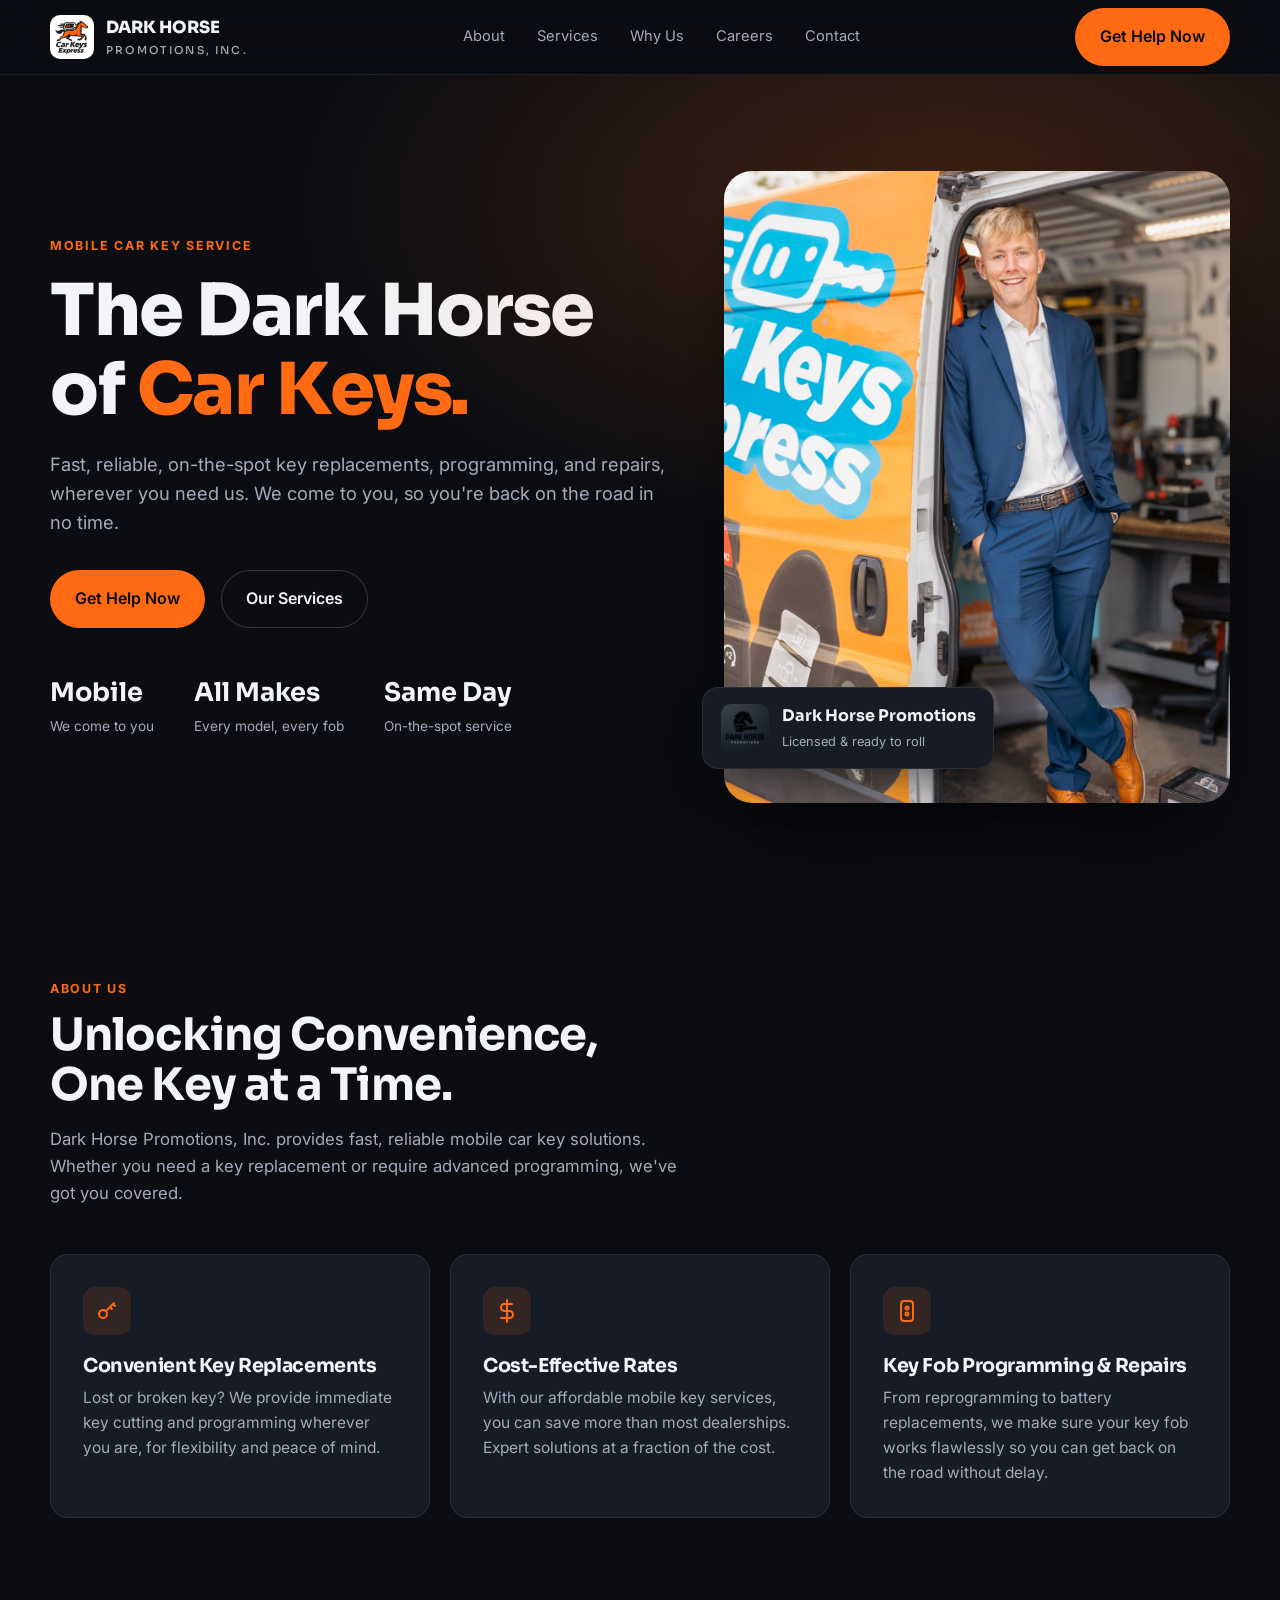
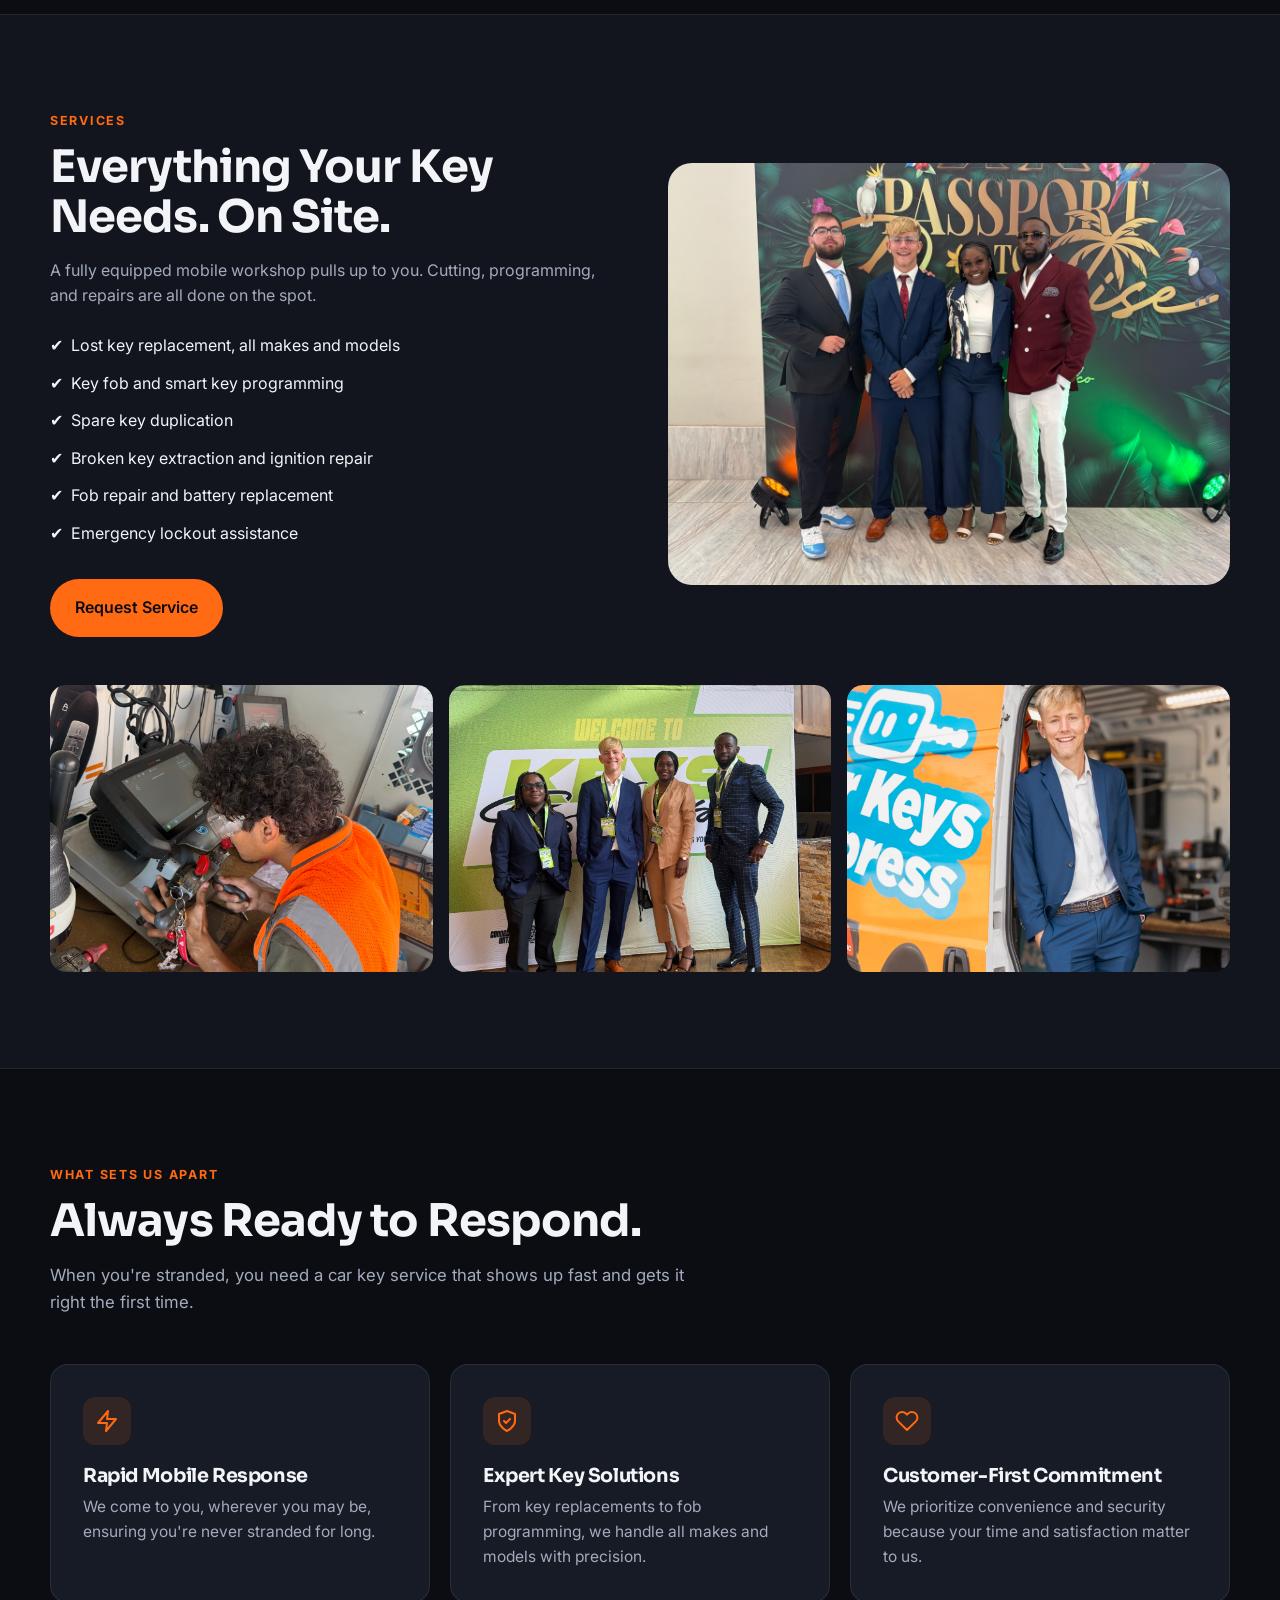
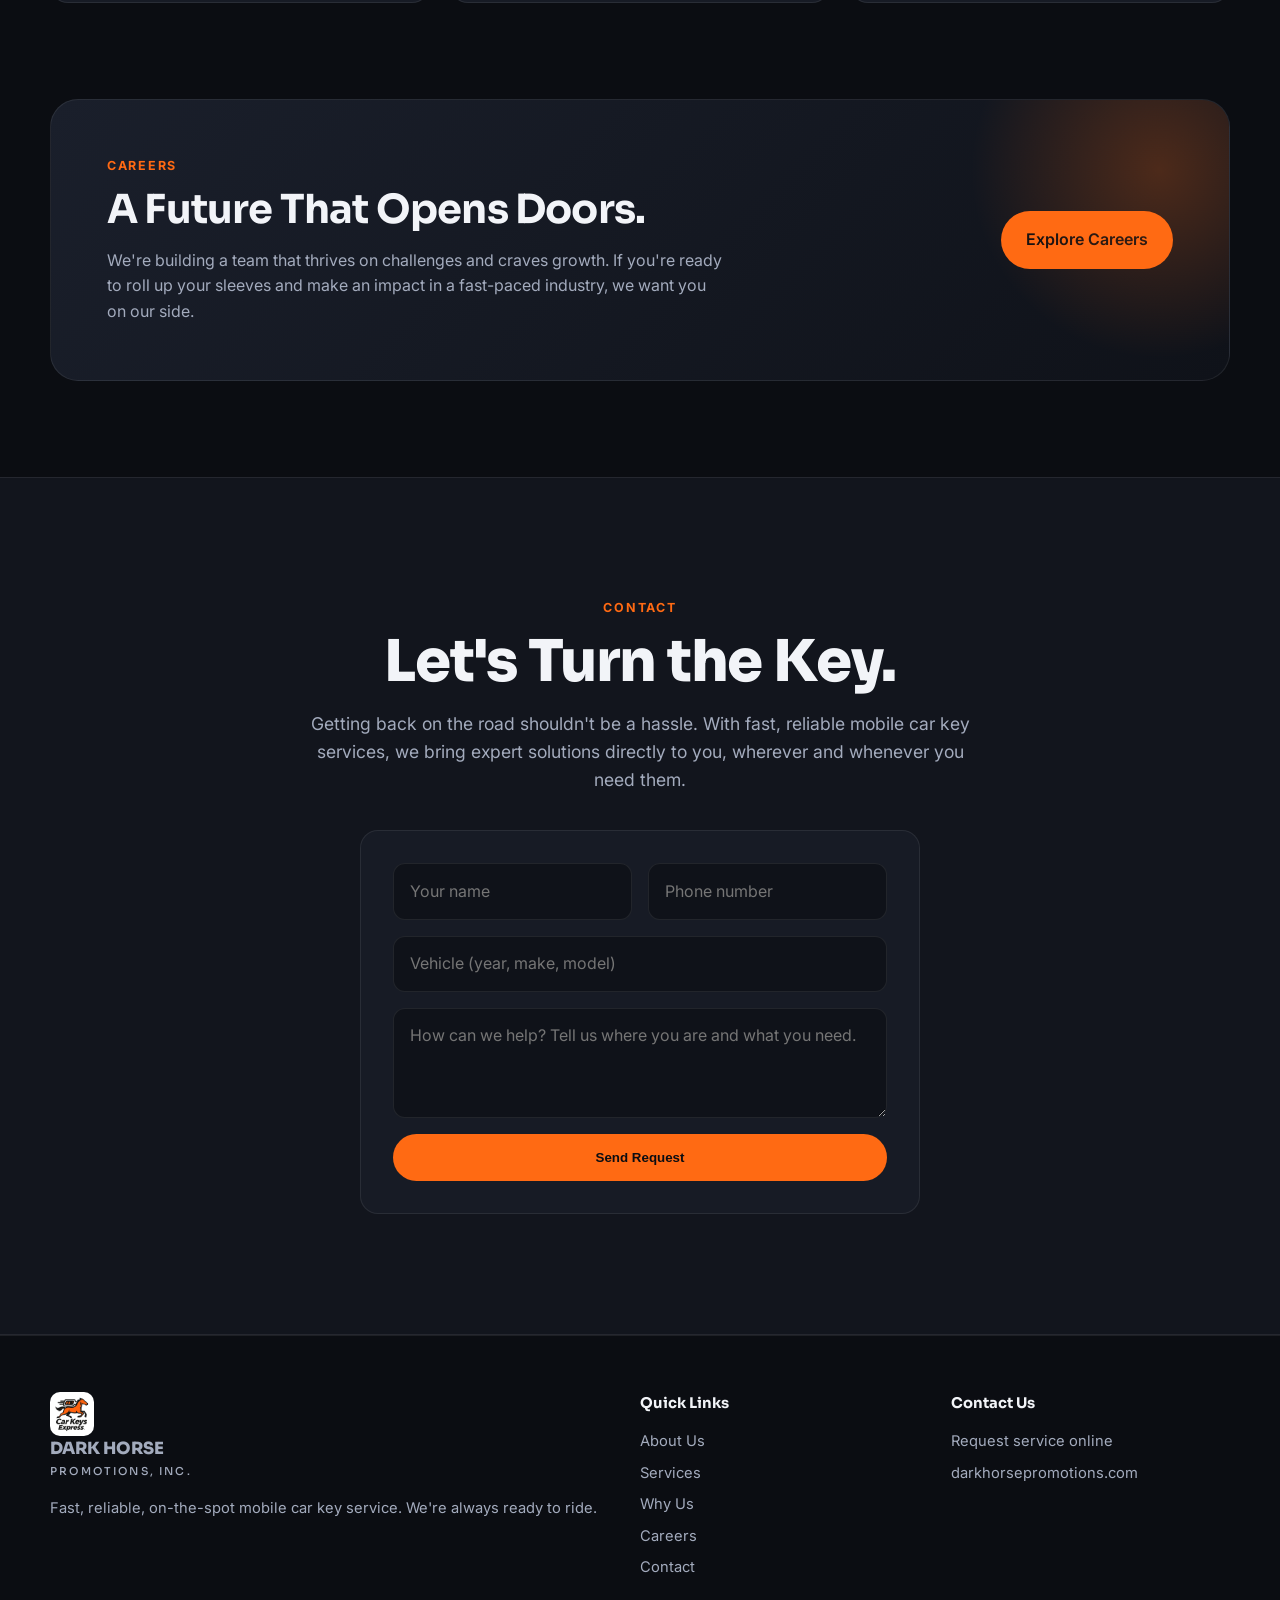
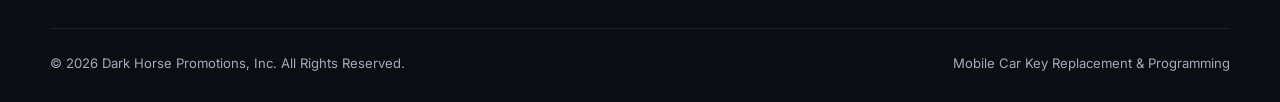
==== index.html @ 1dd6eaf3 "Dark Horse Promotions site Co-Authored-By: Claude Fable 5.1 <noreply@anthropic.com>" ====
<!doctype html>
<html lang="en">
<head>
<meta charset="utf-8">
<meta name="viewport" content="width=device-width, initial-scale=1">
<title>Dark Horse Promotions, Inc. — Mobile Car Key Service</title>
<meta name="description" content="Dark Horse Promotions, Inc. provides fast, reliable, on-the-spot mobile car key replacement, programming, and repairs. We come to you.">
<link rel="icon" href="img/logo-horse.jpg">
<link rel="preconnect" href="https://fonts.googleapis.com">
<link href="https://fonts.googleapis.com/css2?family=Sora:wght@400;600;700;800&family=Inter:wght@400;500;600&display=swap" rel="stylesheet">
<style>
:root{
  --bg:#0b0d12;--bg2:#12151d;--card:#171b25;--line:rgba(255,255,255,.08);
  --text:#f2f4f8;--muted:#a3abbd;--orange:#ff6a13;--orange2:#ff8a3d;
  --radius:18px;
}
*{box-sizing:border-box;margin:0;padding:0}
html{scroll-behavior:smooth}
body{font-family:Inter,system-ui,-apple-system,Segoe UI,sans-serif;background:var(--bg);color:var(--text);line-height:1.6;-webkit-font-smoothing:antialiased}
h1,h2,h3{font-family:Sora,Inter,sans-serif;letter-spacing:-.02em;line-height:1.1}
a{color:inherit;text-decoration:none}
img{display:block;max-width:100%}
.wrap{width:min(1180px,100% - 40px);margin-inline:auto}
.eyebrow{color:var(--orange);font-weight:700;text-transform:uppercase;letter-spacing:.14em;font-size:.78rem}
.btn{display:inline-flex;align-items:center;gap:.5rem;padding:.95rem 1.5rem;border-radius:999px;font-weight:600;transition:.2s;border:1px solid transparent}
.btn-primary{background:var(--orange);color:#0b0d12}
.btn-primary:hover{background:var(--orange2);transform:translateY(-1px)}
.btn-ghost{border-color:rgba(255,255,255,.18);color:var(--text)}
.btn-ghost:hover{border-color:var(--orange);color:var(--orange)}

/* nav */
header{position:sticky;top:0;z-index:50;background:rgba(11,13,18,.72);backdrop-filter:blur(14px);border-bottom:1px solid var(--line)}
nav{display:flex;align-items:center;justify-content:space-between;height:74px}
.brand{display:flex;align-items:center;gap:.75rem;font-family:Sora;font-weight:800;font-size:1.05rem}
.brand img{width:44px;height:44px;border-radius:10px;object-fit:cover}
.brand span small{display:block;font-weight:500;font-size:.68rem;letter-spacing:.2em;color:var(--muted)}
.links{display:flex;gap:2rem;font-size:.92rem;color:var(--muted)}
.links a:hover{color:var(--text)}
.nav-cta{display:flex;gap:.75rem;align-items:center}
@media(max-width:860px){.links{display:none}}

/* hero */
.hero{position:relative;padding:96px 0 80px;overflow:hidden}
.hero::before{content:"";position:absolute;inset:-20% -10% auto;height:120%;background:radial-gradient(60% 50% at 70% 30%,rgba(255,106,19,.22),transparent 70%);pointer-events:none}
.hero-grid{display:grid;grid-template-columns:1.1fr .9fr;gap:56px;align-items:center}
.hero h1{font-size:clamp(2.6rem,5.6vw,4.6rem);font-weight:800;margin:1rem 0 1.25rem}
.hero h1 em{font-style:normal;color:var(--orange)}
.hero p.lead{font-size:1.15rem;color:var(--muted);max-width:56ch}
.hero-actions{display:flex;gap:1rem;flex-wrap:wrap;margin-top:2rem}
.hero-stats{display:flex;gap:2.5rem;margin-top:2.75rem;flex-wrap:wrap}
.hero-stats b{display:block;font-family:Sora;font-size:1.6rem}
.hero-stats span{color:var(--muted);font-size:.85rem}
.hero-img{position:relative}
.hero-img img{border-radius:28px;aspect-ratio:4/5;object-fit:cover;object-position:60% 30%;box-shadow:0 40px 80px -30px rgba(0,0,0,.8)}
.hero-badge{position:absolute;left:-22px;bottom:34px;background:var(--card);border:1px solid var(--line);border-radius:16px;padding:.9rem 1.1rem;display:flex;gap:.8rem;align-items:center;box-shadow:0 20px 50px -20px rgba(0,0,0,.8)}
.hero-badge img{width:48px;height:48px;border-radius:10px;object-fit:cover;aspect-ratio:1}
.hero-badge b{display:block;font-family:Sora}
.hero-badge span{font-size:.8rem;color:var(--muted)}
@media(max-width:900px){.hero{padding:56px 0 48px}.hero-grid{grid-template-columns:1fr}.hero-img img{aspect-ratio:4/3}.hero-badge{left:16px}}

/* sections */
section{padding:96px 0}
.section-head{max-width:64ch;margin-bottom:3rem}
.section-head h2{font-size:clamp(1.9rem,3.6vw,2.8rem);font-weight:700;margin:.75rem 0 1rem}
.section-head p{color:var(--muted);font-size:1.05rem}
.cards{display:grid;grid-template-columns:repeat(3,1fr);gap:1.25rem}
.card{background:var(--card);border:1px solid var(--line);border-radius:var(--radius);padding:2rem;transition:.25s}
.card:hover{border-color:rgba(255,106,19,.5);transform:translateY(-3px)}
.icon{width:48px;height:48px;border-radius:12px;background:rgba(255,106,19,.12);display:grid;place-items:center;color:var(--orange);margin-bottom:1.25rem}
.icon svg{width:24px;height:24px}
.card h3{font-size:1.2rem;margin-bottom:.6rem}
.card p{color:var(--muted);font-size:.97rem}
@media(max-width:900px){.cards{grid-template-columns:1fr}section{padding:64px 0}}

.alt{background:var(--bg2);border-block:1px solid var(--line)}
.split{display:grid;grid-template-columns:1fr 1fr;gap:56px;align-items:center}
.split img{border-radius:24px;aspect-ratio:4/3;object-fit:cover}
.gallery{display:grid;grid-template-columns:repeat(3,1fr);gap:1rem;margin-top:3rem}
.gallery img{border-radius:16px;aspect-ratio:4/3;object-fit:cover}
@media(max-width:900px){.split{grid-template-columns:1fr}.gallery{grid-template-columns:1fr}}

.careers{background:linear-gradient(135deg,#1a1f2b,#0f1219);border:1px solid var(--line);border-radius:28px;padding:3.5rem;display:grid;grid-template-columns:1.2fr .8fr;gap:2rem;align-items:center;position:relative;overflow:hidden}
.careers::after{content:"";position:absolute;right:-120px;top:-120px;width:380px;height:380px;border-radius:50%;background:radial-gradient(circle,rgba(255,106,19,.25),transparent 70%)}
.careers h2{font-size:clamp(1.8rem,3.2vw,2.5rem);margin:.75rem 0 1rem}
.careers p{color:var(--muted)}
.careers .actions{justify-self:end}
@media(max-width:900px){.careers{grid-template-columns:1fr;padding:2.25rem}.careers .actions{justify-self:start}}

.cta{text-align:center;padding:120px 0}
.cta h2{font-size:clamp(2.2rem,5vw,3.6rem);font-weight:800;margin:.75rem 0 1rem}
.cta p{color:var(--muted);max-width:60ch;margin:0 auto 2.25rem;font-size:1.1rem}
.cta .actions{display:flex;gap:1rem;justify-content:center;flex-wrap:wrap}

footer{border-top:1px solid var(--line);padding:56px 0 28px;color:var(--muted);font-size:.92rem}
.foot{display:grid;grid-template-columns:2fr 1fr 1fr;gap:2rem;margin-bottom:2.5rem}
.foot h4{color:var(--text);font-family:Sora;margin-bottom:.9rem}
.foot a{display:block;margin-bottom:.5rem}
.foot a:hover{color:var(--orange)}
.copy{border-top:1px solid var(--line);padding-top:1.5rem;display:flex;justify-content:space-between;flex-wrap:wrap;gap:.5rem;font-size:.82rem}
@media(max-width:800px){.foot{grid-template-columns:1fr}}

/* contact form */
.form{background:var(--card);border:1px solid var(--line);border-radius:var(--radius);padding:2rem;display:grid;gap:1rem;max-width:560px;margin:0 auto;text-align:left}
.form input,.form textarea{width:100%;background:#0f1219;border:1px solid var(--line);color:var(--text);border-radius:12px;padding:.9rem 1rem;font:inherit}
.form input:focus,.form textarea:focus{outline:none;border-color:var(--orange)}
.form textarea{min-height:110px;resize:vertical}
.form-row{display:grid;grid-template-columns:1fr 1fr;gap:1rem}
@media(max-width:600px){.form-row{grid-template-columns:1fr}}
</style>
</head>
<body>

<header>
  <nav class="wrap">
    <a class="brand" href="#top">
      <img src="img/logo-horse.jpg" alt="Dark Horse Promotions logo">
      <span>DARK HORSE<small>PROMOTIONS, INC.</small></span>
    </a>
    <div class="links">
      <a href="#about">About</a>
      <a href="#services">Services</a>
      <a href="#why">Why Us</a>
      <a href="#careers">Careers</a>
      <a href="#contact">Contact</a>
    </div>
    <div class="nav-cta">
      <a class="btn btn-primary" href="#contact">Get Help Now</a>
    </div>
  </nav>
</header>

<main id="top">
<section class="hero">
  <div class="wrap hero-grid">
    <div>
      <div class="eyebrow">Mobile Car Key Service</div>
      <h1>The Dark Horse of <em>Car Keys.</em></h1>
      <p class="lead">Fast, reliable, on-the-spot key replacements, programming, and repairs, wherever you need us. We come to you, so you're back on the road in no time.</p>
      <div class="hero-actions">
        <a class="btn btn-primary" href="#contact">Get Help Now</a>
        <a class="btn btn-ghost" href="#services">Our Services</a>
      </div>
      <div class="hero-stats">
        <div><b>Mobile</b><span>We come to you</span></div>
        <div><b>All Makes</b><span>Every model, every fob</span></div>
        <div><b>Same Day</b><span>On-the-spot service</span></div>
      </div>
    </div>
    <div class="hero-img">
      <img src="img/hero.jpg" alt="Dark Horse Promotions technician at the mobile service van">
      <div class="hero-badge">
        <img src="img/logo-dark.jpg" alt="">
        <div><b>Dark Horse Promotions</b><span>Licensed &amp; ready to roll</span></div>
      </div>
    </div>
  </div>
</section>

<section id="about">
  <div class="wrap">
    <div class="section-head">
      <div class="eyebrow">About Us</div>
      <h2>Unlocking Convenience, One Key at a Time.</h2>
      <p>Dark Horse Promotions, Inc. provides fast, reliable mobile car key solutions. Whether you need a key replacement or require advanced programming, we've got you covered.</p>
    </div>
    <div class="cards">
      <div class="card">
        <div class="icon"><svg viewBox="0 0 24 24" fill="none" stroke="currentColor" stroke-width="2" stroke-linecap="round" stroke-linejoin="round"><circle cx="8" cy="15" r="4"/><path d="M10.85 12.15 19 4M18 5l2 2M15 8l2 2"/></svg></div>
        <h3>Convenient Key Replacements</h3>
        <p>Lost or broken key? We provide immediate key cutting and programming wherever you are, for flexibility and peace of mind.</p>
      </div>
      <div class="card">
        <div class="icon"><svg viewBox="0 0 24 24" fill="none" stroke="currentColor" stroke-width="2" stroke-linecap="round" stroke-linejoin="round"><path d="M12 1v22M17 5H9.5a3.5 3.5 0 0 0 0 7h5a3.5 3.5 0 0 1 0 7H6"/></svg></div>
        <h3>Cost-Effective Rates</h3>
        <p>With our affordable mobile key services, you can save more than most dealerships. Expert solutions at a fraction of the cost.</p>
      </div>
      <div class="card">
        <div class="icon"><svg viewBox="0 0 24 24" fill="none" stroke="currentColor" stroke-width="2" stroke-linecap="round" stroke-linejoin="round"><rect x="6" y="2" width="12" height="20" rx="3"/><circle cx="12" cy="9" r="1.5"/><circle cx="12" cy="15" r="1.5"/></svg></div>
        <h3>Key Fob Programming &amp; Repairs</h3>
        <p>From reprogramming to battery replacements, we make sure your key fob works flawlessly so you can get back on the road without delay.</p>
      </div>
    </div>
  </div>
</section>

<section id="services" class="alt">
  <div class="wrap">
    <div class="split">
      <div>
        <div class="eyebrow">Services</div>
        <h2 style="font-size:clamp(1.9rem,3.6vw,2.8rem);margin:.75rem 0 1rem">Everything Your Key Needs. On Site.</h2>
        <p style="color:var(--muted);margin-bottom:1.5rem">A fully equipped mobile workshop pulls up to you. Cutting, programming, and repairs are all done on the spot.</p>
        <ul style="display:grid;gap:.75rem;list-style:none">
          <li>✔&nbsp; Lost key replacement, all makes and models</li>
          <li>✔&nbsp; Key fob and smart key programming</li>
          <li>✔&nbsp; Spare key duplication</li>
          <li>✔&nbsp; Broken key extraction and ignition repair</li>
          <li>✔&nbsp; Fob repair and battery replacement</li>
          <li>✔&nbsp; Emergency lockout assistance</li>
        </ul>
        <a class="btn btn-primary" style="margin-top:2rem" href="#contact">Request Service</a>
      </div>
      <img src="img/p1.jpg" alt="Mobile car key workshop">
    </div>
    <div class="gallery">
      <img src="img/p2.jpg" alt="Key cutting and programming equipment">
      <img src="img/p3.jpg" alt="Dark Horse Promotions on the job">
      <img src="img/hero.jpg" alt="Dark Horse Promotions technician" style="object-position:60% 20%">
    </div>
  </div>
</section>

<section id="why">
  <div class="wrap">
    <div class="section-head">
      <div class="eyebrow">What Sets Us Apart</div>
      <h2>Always Ready to Respond.</h2>
      <p>When you're stranded, you need a car key service that shows up fast and gets it right the first time.</p>
    </div>
    <div class="cards">
      <div class="card">
        <div class="icon"><svg viewBox="0 0 24 24" fill="none" stroke="currentColor" stroke-width="2" stroke-linecap="round" stroke-linejoin="round"><path d="M13 2 3 14h9l-1 8 10-12h-9l1-8z"/></svg></div>
        <h3>Rapid Mobile Response</h3>
        <p>We come to you, wherever you may be, ensuring you're never stranded for long.</p>
      </div>
      <div class="card">
        <div class="icon"><svg viewBox="0 0 24 24" fill="none" stroke="currentColor" stroke-width="2" stroke-linecap="round" stroke-linejoin="round"><path d="M12 22s8-4 8-10V5l-8-3-8 3v7c0 6 8 10 8 10z"/><path d="m9 12 2 2 4-4"/></svg></div>
        <h3>Expert Key Solutions</h3>
        <p>From key replacements to fob programming, we handle all makes and models with precision.</p>
      </div>
      <div class="card">
        <div class="icon"><svg viewBox="0 0 24 24" fill="none" stroke="currentColor" stroke-width="2" stroke-linecap="round" stroke-linejoin="round"><path d="M20.8 4.6a5.5 5.5 0 0 0-7.8 0L12 5.7l-1-1.1a5.5 5.5 0 0 0-7.8 7.8l1 1L12 21l7.8-7.6 1-1a5.5 5.5 0 0 0 0-7.8z"/></svg></div>
        <h3>Customer-First Commitment</h3>
        <p>We prioritize convenience and security because your time and satisfaction matter to us.</p>
      </div>
    </div>
  </div>
</section>

<section id="careers" style="padding-top:0">
  <div class="wrap">
    <div class="careers">
      <div>
        <div class="eyebrow">Careers</div>
        <h2>A Future That Opens Doors.</h2>
        <p>We're building a team that thrives on challenges and craves growth. If you're ready to roll up your sleeves and make an impact in a fast-paced industry, we want you on our side.</p>
      </div>
      <div class="actions"><a class="btn btn-primary" href="#contact">Explore Careers</a></div>
    </div>
  </div>
</section>

<section id="contact" class="cta alt">
  <div class="wrap">
    <div class="eyebrow">Contact</div>
    <h2>Let's Turn the Key.</h2>
    <p>Getting back on the road shouldn't be a hassle. With fast, reliable mobile car key services, we bring expert solutions directly to you, wherever and whenever you need them.</p>
    <form class="form" action="https://formsubmit.co/CONTACT_EMAIL_HERE" method="POST">
      <div class="form-row">
        <input name="name" placeholder="Your name" required>
        <input name="phone" type="tel" placeholder="Phone number" required>
      </div>
      <input name="vehicle" placeholder="Vehicle (year, make, model)">
      <textarea name="message" placeholder="How can we help? Tell us where you are and what you need."></textarea>
      <input type="hidden" name="_subject" value="New request from darkhorsepromotions.com">
      <input type="hidden" name="_captcha" value="false">
      <button class="btn btn-primary" type="submit" style="justify-content:center">Send Request</button>
    </form>
  </div>
</section>
</main>

<footer>
  <div class="wrap">
    <div class="foot">
      <div>
        <a class="brand" href="#top" style="margin-bottom:1rem"><img src="img/logo-horse.jpg" alt=""><span>DARK HORSE<small>PROMOTIONS, INC.</small></span></a>
        <p>Fast, reliable, on-the-spot mobile car key service. We're always ready to ride.</p>
      </div>
      <div>
        <h4>Quick Links</h4>
        <a href="#about">About Us</a>
        <a href="#services">Services</a>
        <a href="#why">Why Us</a>
        <a href="#careers">Careers</a>
        <a href="#contact">Contact</a>
      </div>
      <div>
        <h4>Contact Us</h4>
        <a href="#contact">Request service online</a>
        <a href="https://darkhorsepromotions.com">darkhorsepromotions.com</a>
      </div>
    </div>
    <div class="copy">
      <span>© 2026 Dark Horse Promotions, Inc. All Rights Reserved.</span>
      <span>Mobile Car Key Replacement &amp; Programming</span>
    </div>
  </div>
</footer>
</body>
</html>
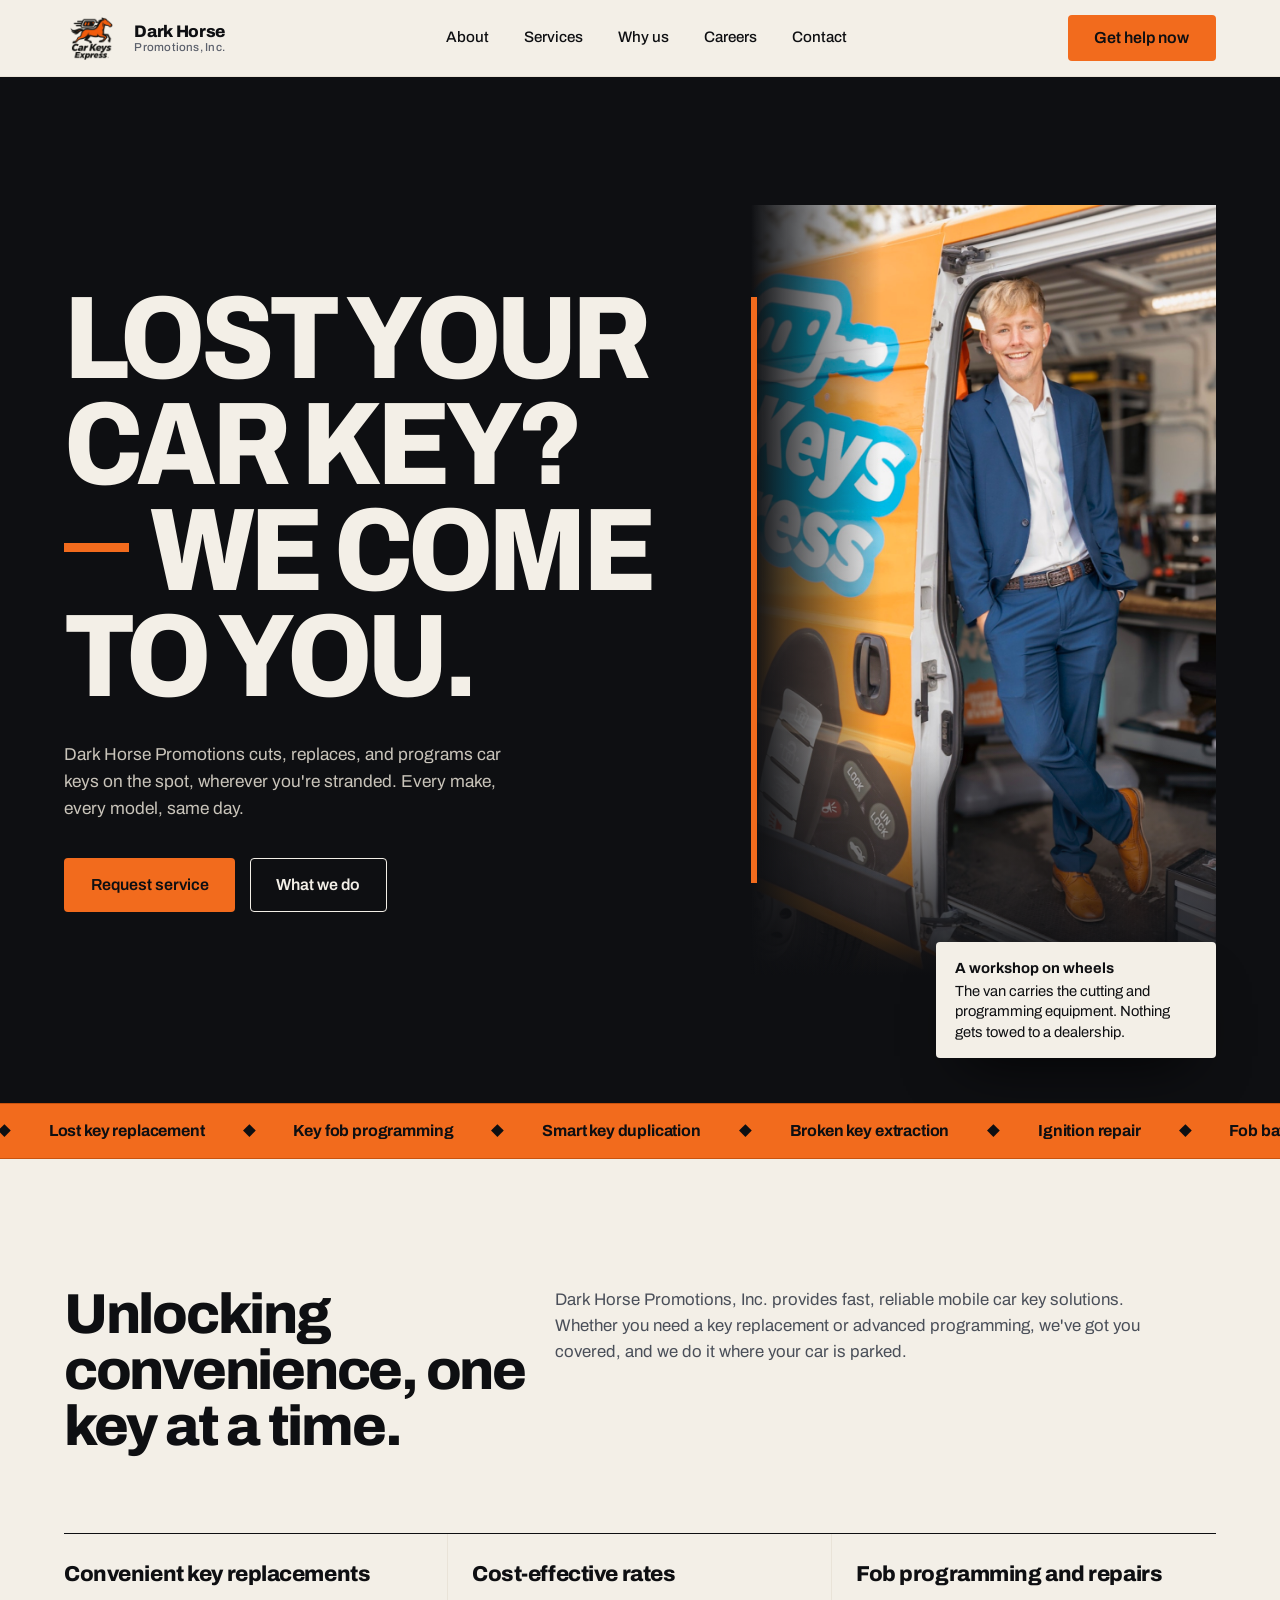
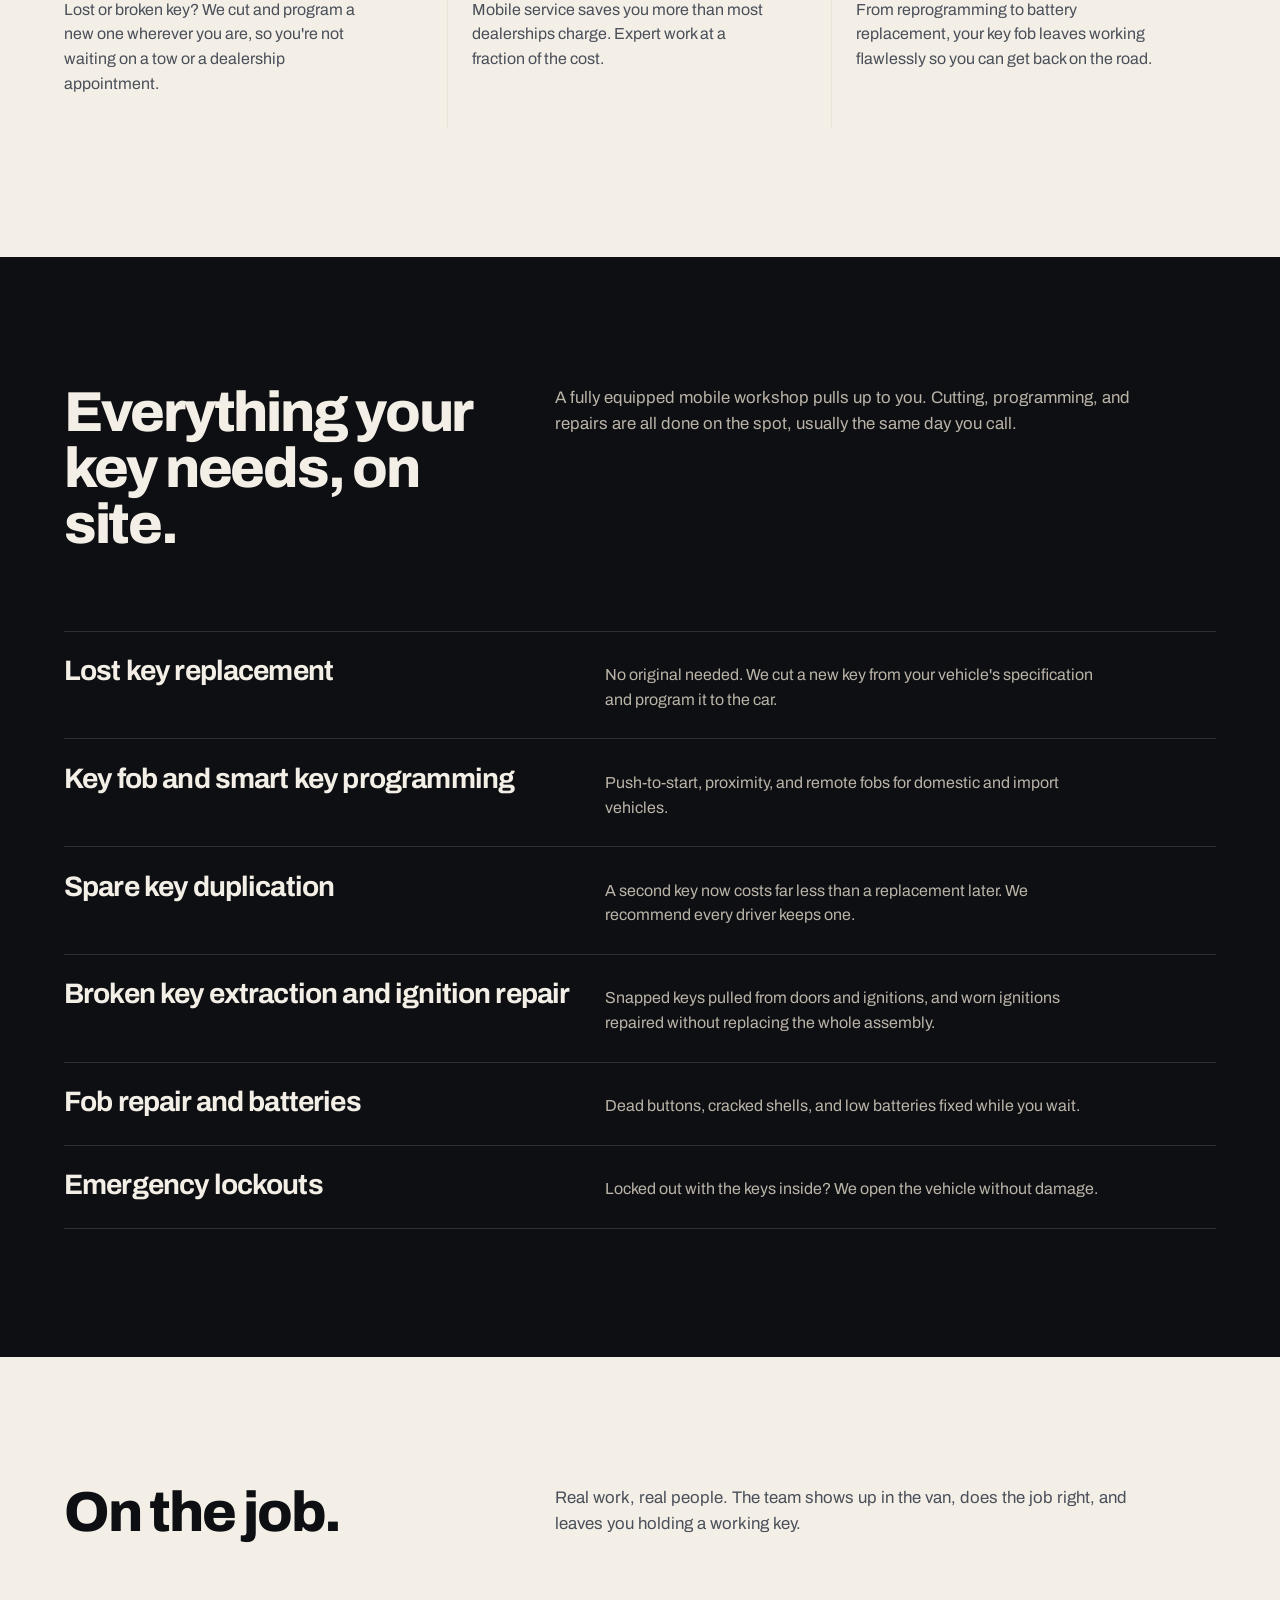
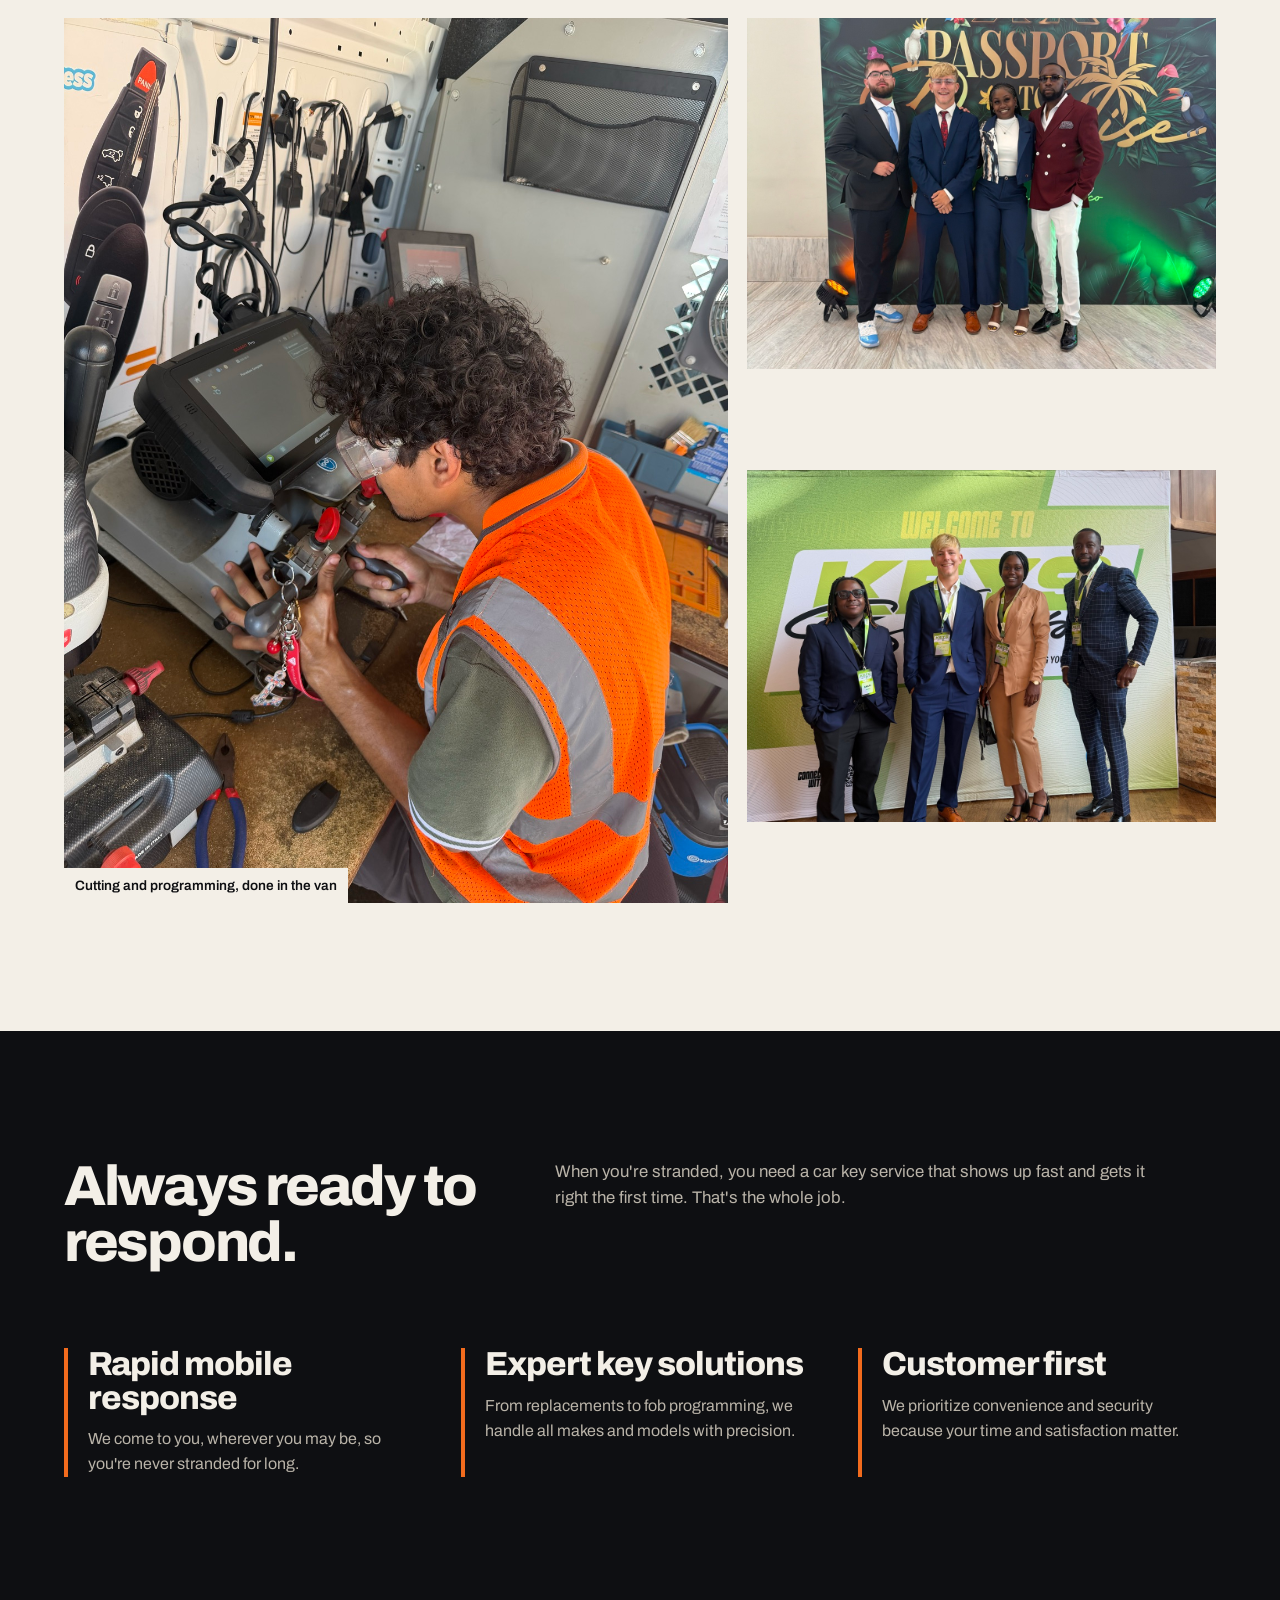
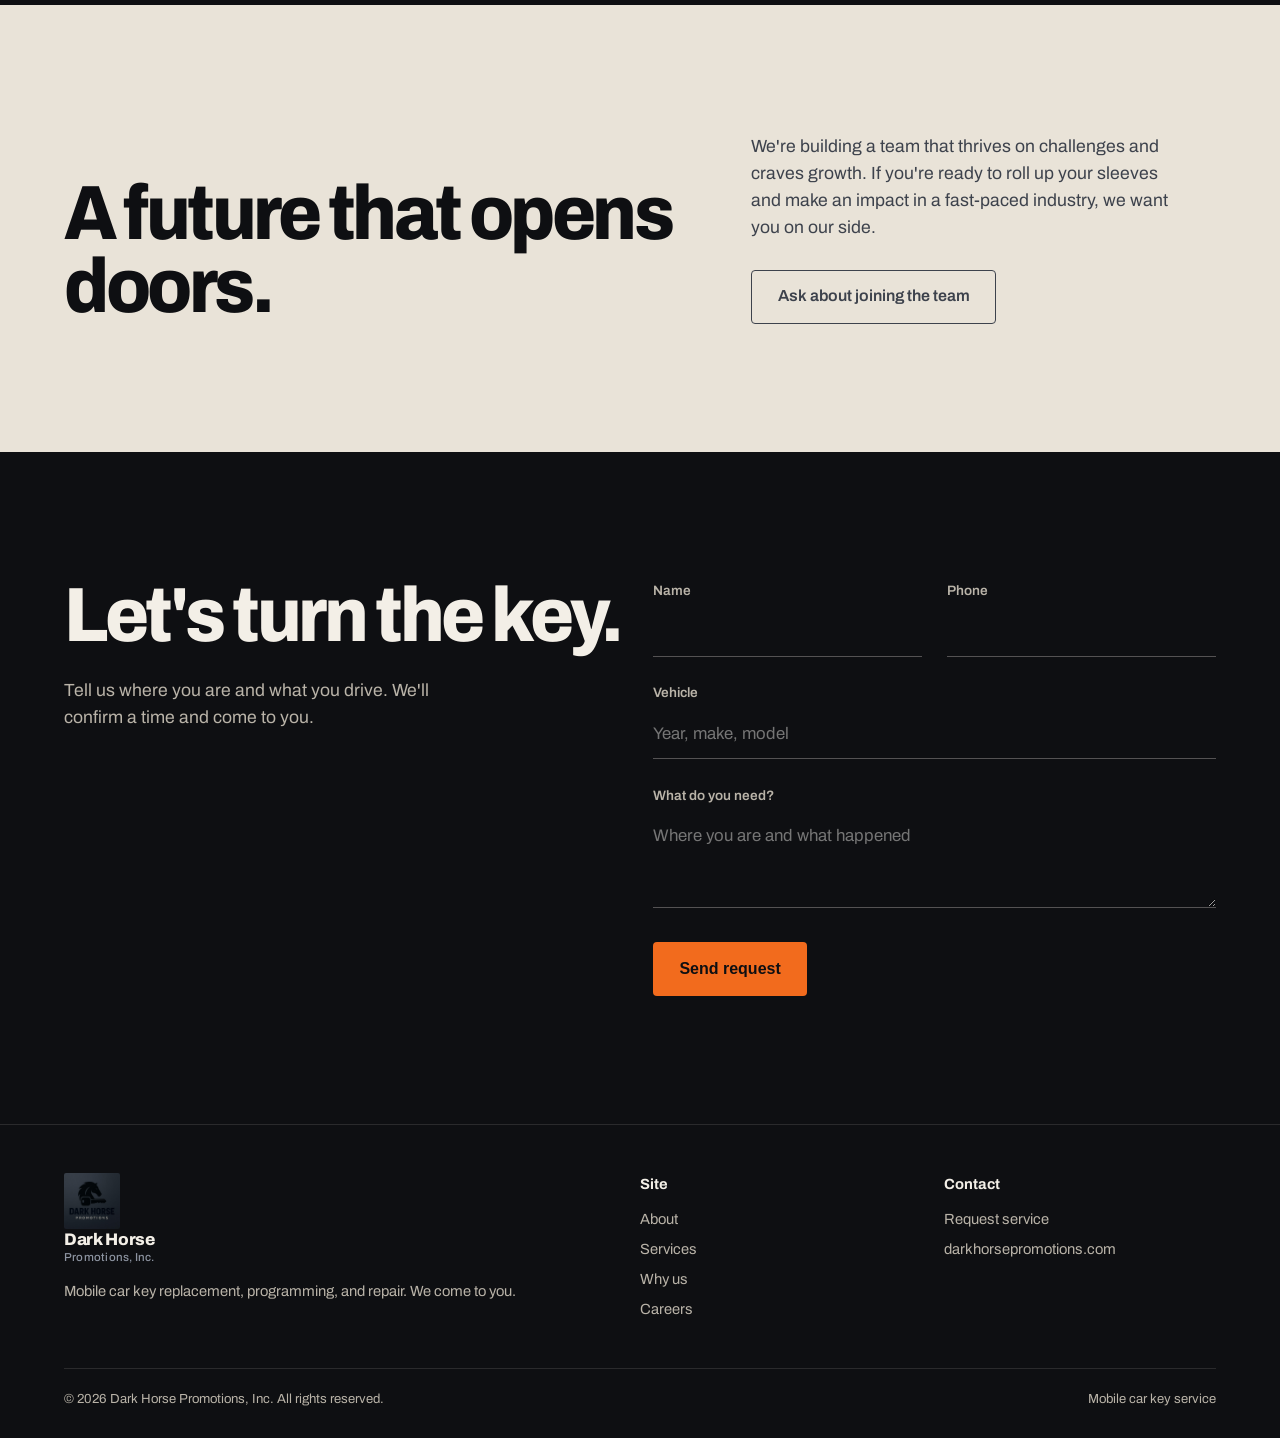
==== commit 3f438659: "Redesign: editorial layout, Archivo type, light/dark bands, marquee, form labels Co-Authored-By: Cla" ====
--- a/index.html
+++ b/index.html
@@ -4,297 +4,341 @@
 <meta charset="utf-8">
 <meta name="viewport" content="width=device-width, initial-scale=1">
 <title>Dark Horse Promotions, Inc. — Mobile Car Key Service</title>
-<meta name="description" content="Dark Horse Promotions, Inc. provides fast, reliable, on-the-spot mobile car key replacement, programming, and repairs. We come to you.">
+<meta name="description" content="Dark Horse Promotions, Inc. replaces, cuts, and programs car keys on the spot, wherever you are. Fast, reliable mobile car key service for every make and model.">
 <link rel="icon" href="img/logo-horse.jpg">
 <link rel="preconnect" href="https://fonts.googleapis.com">
-<link href="https://fonts.googleapis.com/css2?family=Sora:wght@400;600;700;800&family=Inter:wght@400;500;600&display=swap" rel="stylesheet">
+<link rel="preconnect" href="https://fonts.gstatic.com" crossorigin>
+<link href="https://fonts.googleapis.com/css2?family=Archivo:wdth,wght@62..125,400..900&display=swap" rel="stylesheet">
 <style>
 :root{
-  --bg:#0b0d12;--bg2:#12151d;--card:#171b25;--line:rgba(255,255,255,.08);
-  --text:#f2f4f8;--muted:#a3abbd;--orange:#ff6a13;--orange2:#ff8a3d;
-  --radius:18px;
+  --ink:#0e0f12;        /* near-black, slightly warm */
+  --graphite:#1b1d22;
+  --bone:#f3efe7;       /* light ground */
+  --bone-2:#e9e3d8;
+  --steel:#8d94a1;
+  --orange:#f26b1d;     /* brand orange from the horse mark */
+  --orange-deep:#c9530f;
+  --white:#fff;
+  --measure:62ch;
+  --pad:clamp(20px,5vw,72px);
 }
 *{box-sizing:border-box;margin:0;padding:0}
 html{scroll-behavior:smooth}
-body{font-family:Inter,system-ui,-apple-system,Segoe UI,sans-serif;background:var(--bg);color:var(--text);line-height:1.6;-webkit-font-smoothing:antialiased}
-h1,h2,h3{font-family:Sora,Inter,sans-serif;letter-spacing:-.02em;line-height:1.1}
+@media(prefers-reduced-motion:reduce){html{scroll-behavior:auto}*{animation:none!important;transition:none!important}}
+body{font-family:Archivo,system-ui,sans-serif;font-variation-settings:"wdth" 100;background:var(--ink);color:var(--bone);line-height:1.55;overflow-x:clip;-webkit-font-smoothing:antialiased}
+h1,h2,h3{line-height:1;letter-spacing:-.035em;font-weight:800}
 a{color:inherit;text-decoration:none}
 img{display:block;max-width:100%}
-.wrap{width:min(1180px,100% - 40px);margin-inline:auto}
-.eyebrow{color:var(--orange);font-weight:700;text-transform:uppercase;letter-spacing:.14em;font-size:.78rem}
-.btn{display:inline-flex;align-items:center;gap:.5rem;padding:.95rem 1.5rem;border-radius:999px;font-weight:600;transition:.2s;border:1px solid transparent}
-.btn-primary{background:var(--orange);color:#0b0d12}
-.btn-primary:hover{background:var(--orange2);transform:translateY(-1px)}
-.btn-ghost{border-color:rgba(255,255,255,.18);color:var(--text)}
-.btn-ghost:hover{border-color:var(--orange);color:var(--orange)}
-
-/* nav */
-header{position:sticky;top:0;z-index:50;background:rgba(11,13,18,.72);backdrop-filter:blur(14px);border-bottom:1px solid var(--line)}
-nav{display:flex;align-items:center;justify-content:space-between;height:74px}
-.brand{display:flex;align-items:center;gap:.75rem;font-family:Sora;font-weight:800;font-size:1.05rem}
-.brand img{width:44px;height:44px;border-radius:10px;object-fit:cover}
-.brand span small{display:block;font-weight:500;font-size:.68rem;letter-spacing:.2em;color:var(--muted)}
-.links{display:flex;gap:2rem;font-size:.92rem;color:var(--muted)}
-.links a:hover{color:var(--text)}
-.nav-cta{display:flex;gap:.75rem;align-items:center}
-@media(max-width:860px){.links{display:none}}
-
-/* hero */
-.hero{position:relative;padding:96px 0 80px;overflow:hidden}
-.hero::before{content:"";position:absolute;inset:-20% -10% auto;height:120%;background:radial-gradient(60% 50% at 70% 30%,rgba(255,106,19,.22),transparent 70%);pointer-events:none}
-.hero-grid{display:grid;grid-template-columns:1.1fr .9fr;gap:56px;align-items:center}
-.hero h1{font-size:clamp(2.6rem,5.6vw,4.6rem);font-weight:800;margin:1rem 0 1.25rem}
-.hero h1 em{font-style:normal;color:var(--orange)}
-.hero p.lead{font-size:1.15rem;color:var(--muted);max-width:56ch}
-.hero-actions{display:flex;gap:1rem;flex-wrap:wrap;margin-top:2rem}
-.hero-stats{display:flex;gap:2.5rem;margin-top:2.75rem;flex-wrap:wrap}
-.hero-stats b{display:block;font-family:Sora;font-size:1.6rem}
-.hero-stats span{color:var(--muted);font-size:.85rem}
-.hero-img{position:relative}
-.hero-img img{border-radius:28px;aspect-ratio:4/5;object-fit:cover;object-position:60% 30%;box-shadow:0 40px 80px -30px rgba(0,0,0,.8)}
-.hero-badge{position:absolute;left:-22px;bottom:34px;background:var(--card);border:1px solid var(--line);border-radius:16px;padding:.9rem 1.1rem;display:flex;gap:.8rem;align-items:center;box-shadow:0 20px 50px -20px rgba(0,0,0,.8)}
-.hero-badge img{width:48px;height:48px;border-radius:10px;object-fit:cover;aspect-ratio:1}
-.hero-badge b{display:block;font-family:Sora}
-.hero-badge span{font-size:.8rem;color:var(--muted)}
-@media(max-width:900px){.hero{padding:56px 0 48px}.hero-grid{grid-template-columns:1fr}.hero-img img{aspect-ratio:4/3}.hero-badge{left:16px}}
-
-/* sections */
-section{padding:96px 0}
-.section-head{max-width:64ch;margin-bottom:3rem}
-.section-head h2{font-size:clamp(1.9rem,3.6vw,2.8rem);font-weight:700;margin:.75rem 0 1rem}
-.section-head p{color:var(--muted);font-size:1.05rem}
-.cards{display:grid;grid-template-columns:repeat(3,1fr);gap:1.25rem}
-.card{background:var(--card);border:1px solid var(--line);border-radius:var(--radius);padding:2rem;transition:.25s}
-.card:hover{border-color:rgba(255,106,19,.5);transform:translateY(-3px)}
-.icon{width:48px;height:48px;border-radius:12px;background:rgba(255,106,19,.12);display:grid;place-items:center;color:var(--orange);margin-bottom:1.25rem}
-.icon svg{width:24px;height:24px}
-.card h3{font-size:1.2rem;margin-bottom:.6rem}
-.card p{color:var(--muted);font-size:.97rem}
-@media(max-width:900px){.cards{grid-template-columns:1fr}section{padding:64px 0}}
-
-.alt{background:var(--bg2);border-block:1px solid var(--line)}
-.split{display:grid;grid-template-columns:1fr 1fr;gap:56px;align-items:center}
-.split img{border-radius:24px;aspect-ratio:4/3;object-fit:cover}
-.gallery{display:grid;grid-template-columns:repeat(3,1fr);gap:1rem;margin-top:3rem}
-.gallery img{border-radius:16px;aspect-ratio:4/3;object-fit:cover}
-@media(max-width:900px){.split{grid-template-columns:1fr}.gallery{grid-template-columns:1fr}}
-
-.careers{background:linear-gradient(135deg,#1a1f2b,#0f1219);border:1px solid var(--line);border-radius:28px;padding:3.5rem;display:grid;grid-template-columns:1.2fr .8fr;gap:2rem;align-items:center;position:relative;overflow:hidden}
-.careers::after{content:"";position:absolute;right:-120px;top:-120px;width:380px;height:380px;border-radius:50%;background:radial-gradient(circle,rgba(255,106,19,.25),transparent 70%)}
-.careers h2{font-size:clamp(1.8rem,3.2vw,2.5rem);margin:.75rem 0 1rem}
-.careers p{color:var(--muted)}
-.careers .actions{justify-self:end}
-@media(max-width:900px){.careers{grid-template-columns:1fr;padding:2.25rem}.careers .actions{justify-self:start}}
-
-.cta{text-align:center;padding:120px 0}
-.cta h2{font-size:clamp(2.2rem,5vw,3.6rem);font-weight:800;margin:.75rem 0 1rem}
-.cta p{color:var(--muted);max-width:60ch;margin:0 auto 2.25rem;font-size:1.1rem}
-.cta .actions{display:flex;gap:1rem;justify-content:center;flex-wrap:wrap}
-
-footer{border-top:1px solid var(--line);padding:56px 0 28px;color:var(--muted);font-size:.92rem}
-.foot{display:grid;grid-template-columns:2fr 1fr 1fr;gap:2rem;margin-bottom:2.5rem}
-.foot h4{color:var(--text);font-family:Sora;margin-bottom:.9rem}
-.foot a{display:block;margin-bottom:.5rem}
+ul{list-style:none}
+:focus-visible{outline:3px solid var(--orange);outline-offset:3px}
+.pad{padding-inline:var(--pad)}
+.grid{display:grid;grid-template-columns:repeat(12,1fr);column-gap:clamp(16px,2vw,32px)}
+
+.btn{display:inline-flex;align-items:center;justify-content:center;gap:.6rem;min-height:54px;padding:0 1.6rem;font-weight:600;font-size:1rem;border-radius:4px;border:1.5px solid transparent;transition:background .18s,color .18s,border-color .18s}
+.btn-orange{background:var(--orange);color:var(--ink)}
+.btn-orange:hover{background:var(--orange-deep);color:var(--white)}
+.btn-line{border-color:currentColor}
+.btn-line:hover{background:var(--bone);color:var(--ink);border-color:var(--bone)}
+.dark .btn-line:hover{background:var(--bone);color:var(--ink)}
+.light .btn-line:hover{background:var(--ink);color:var(--bone);border-color:var(--ink)}
+
+/* ---------- nav (light band over a dark hero) ---------- */
+header{background:var(--bone);color:var(--ink);position:sticky;top:0;z-index:40;border-bottom:1px solid var(--bone-2)}
+nav{height:76px;display:flex;align-items:center;justify-content:space-between;gap:2rem}
+.brand{display:flex;align-items:center;gap:.9rem}
+.brand img{width:56px;height:56px;object-fit:cover;mix-blend-mode:multiply}
+.brand-name{line-height:1.05;font-weight:800;letter-spacing:-.02em;font-size:1.05rem}
+.brand-name small{display:block;font-weight:500;font-size:.72rem;letter-spacing:.02em;color:#5b606b}
+.nav-links{display:flex;gap:2.2rem;font-weight:500;font-size:.95rem}
+.nav-links a{position:relative;padding:.25rem 0}
+.nav-links a::after{content:"";position:absolute;left:0;right:100%;bottom:-2px;height:2px;background:var(--orange);transition:right .2s}
+.nav-links a:hover::after{right:0}
+.nav-cta .btn{min-height:46px}
+@media(max-width:900px){.nav-links{display:none}}
+
+/* ---------- hero ---------- */
+.hero{background:var(--ink);position:relative;min-height:min(92vh,880px);display:grid;grid-template-columns:repeat(12,1fr);column-gap:clamp(16px,2vw,32px);align-items:end;overflow:hidden}
+.hero-copy{grid-column:1/8;padding:clamp(56px,9vh,120px) 0 clamp(48px,7vh,88px);position:relative;z-index:2}
+.hero h1{font-size:clamp(3.4rem,9.2vw,9rem);font-variation-settings:"wdth" 88;text-transform:uppercase;letter-spacing:-.04em;line-height:.9}
+.hero h1 span{display:block}
+.hero h1 .rule{display:inline-block;width:.55em;height:.08em;background:var(--orange);vertical-align:.32em;margin-right:.18em}
+.hero p{margin-top:2rem;max-width:44ch;font-size:clamp(1.05rem,1.35vw,1.3rem);color:#c9c4ba;font-weight:400}
+.hero-actions{display:flex;gap:.9rem;flex-wrap:wrap;margin-top:2.25rem}
+.hero-photo{grid-column:8/13;align-self:stretch;position:relative;min-height:420px}
+.hero-photo img{position:absolute;inset:0;width:100%;height:100%;object-fit:cover;object-position:55% 25%}
+.hero-photo::before{content:"";position:absolute;inset:0;background:linear-gradient(90deg,var(--ink) 0%,rgba(14,15,18,0) 28%),linear-gradient(0deg,var(--ink) 0%,rgba(14,15,18,0) 30%);z-index:1;pointer-events:none}
+.hero-photo::after{content:"";position:absolute;left:0;top:12%;bottom:12%;width:6px;background:var(--orange);z-index:2}
+.hero-note{position:absolute;right:var(--pad);bottom:clamp(28px,5vh,56px);z-index:3;background:var(--bone);color:var(--ink);padding:1rem 1.2rem;max-width:280px;border-radius:4px;font-size:.92rem;line-height:1.4;box-shadow:0 30px 60px -30px rgba(0,0,0,.9)}
+.hero-note b{display:block;font-weight:700;margin-bottom:.15rem}
+@media(max-width:900px){
+  .hero{grid-template-columns:1fr;min-height:0;align-items:start}
+  .hero-copy{grid-column:1;padding:48px 0 32px}
+  .hero-photo{grid-column:1;min-height:60vw;margin-inline:calc(-1*var(--pad))}
+  .hero-photo::before{background:linear-gradient(0deg,var(--ink) 0%,rgba(14,15,18,0) 35%)}
+  .hero-photo::after{left:var(--pad)}
+  .hero-note{position:static;margin:-48px var(--pad) 40px auto;display:block;max-width:100%}
+}
+
+/* ---------- marquee ---------- */
+.marquee{background:var(--orange);color:var(--ink);overflow:hidden;border-block:1px solid var(--orange-deep);padding:.9rem 0;font-weight:700;font-size:1rem;letter-spacing:-.01em;white-space:nowrap}
+.marquee-track{display:inline-flex;gap:2.5rem;animation:slide 38s linear infinite;will-change:transform}
+.marquee-track span::before{content:"";display:inline-block;width:.55em;height:.55em;background:var(--ink);transform:rotate(45deg);margin-right:2.5rem;vertical-align:.05em}
+@keyframes slide{to{transform:translateX(-50%)}}
+@media(prefers-reduced-motion:reduce){.marquee{white-space:normal}.marquee-track{display:flex;flex-wrap:wrap;gap:1rem 2rem;padding-inline:var(--pad)}.marquee-track span::before{margin-right:.75rem}.marquee-track .dup{display:none}}
+
+/* ---------- sections ---------- */
+section{padding-block:clamp(72px,10vw,140px)}
+.light{background:var(--bone);color:var(--ink)}
+.dark{background:var(--ink);color:var(--bone)}
+.section-title{grid-column:1/6;font-size:clamp(2.2rem,4.4vw,4rem);letter-spacing:-.04em}
+.section-body{grid-column:6/13;max-width:var(--measure);font-size:clamp(1.05rem,1.25vw,1.2rem);color:#4a4f59}
+.dark .section-body{color:#b9b3a8}
+@media(max-width:900px){.section-title,.section-body{grid-column:1/-1}.section-body{margin-top:1.25rem}}
+
+/* about: three statements, not cards */
+.statements{grid-column:1/-1;margin-top:clamp(40px,6vw,80px);display:grid;grid-template-columns:repeat(3,1fr);gap:0;border-top:1.5px solid var(--ink)}
+.statements li{padding:1.75rem 1.5rem 2rem 0;border-right:1px solid var(--bone-2)}
+.statements li:last-child{border-right:0}
+.statements li+li{padding-left:1.5rem}
+.statements h3{font-size:1.35rem;letter-spacing:-.02em;line-height:1.15;margin-bottom:.7rem}
+.statements p{color:#4a4f59;font-size:1rem;max-width:34ch}
+@media(max-width:900px){.statements{grid-template-columns:1fr}.statements li,.statements li+li{border-right:0;border-bottom:1px solid var(--bone-2);padding-left:0}.statements li:last-child{border-bottom:0}}
+
+/* services: editorial list */
+.services{grid-column:1/-1;margin-top:clamp(40px,6vw,80px)}
+.services li{display:grid;grid-template-columns:1fr 1.2fr;gap:2rem;padding:1.6rem 0;border-top:1px solid rgba(243,239,231,.14);align-items:baseline}
+.services li:last-child{border-bottom:1px solid rgba(243,239,231,.14)}
+.services h3{font-size:clamp(1.4rem,2.2vw,2rem);letter-spacing:-.03em;font-weight:700}
+.services p{color:#b9b3a8;max-width:56ch}
+@media(max-width:700px){.services li{grid-template-columns:1fr;gap:.5rem}}
+
+/* photos: asymmetric */
+.photos{grid-column:1/-1;margin-top:clamp(40px,6vw,80px);display:grid;grid-template-columns:repeat(12,1fr);gap:clamp(12px,1.5vw,24px)}
+.photos figure{position:relative;overflow:hidden;background:var(--bone-2)}
+.photos img{width:100%;height:100%;object-fit:cover}
+.photos .big{grid-column:1/8;aspect-ratio:4/3}
+.photos .a{grid-column:8/13;aspect-ratio:4/3}
+.photos .b{grid-column:8/13;aspect-ratio:4/3}
+.photos .big{grid-row:1/3;aspect-ratio:auto}
+.photos figcaption{position:absolute;left:0;bottom:0;background:var(--bone);color:var(--ink);font-size:.85rem;font-weight:600;padding:.45rem .7rem}
+@media(max-width:900px){.photos .big,.photos .a,.photos .b{grid-column:1/-1;grid-row:auto;aspect-ratio:4/3}}
+
+/* why: big claims with a rule */
+.claims{grid-column:1/-1;margin-top:clamp(40px,6vw,80px);display:grid;grid-template-columns:repeat(3,1fr);gap:clamp(24px,3vw,48px)}
+.claims li{border-left:4px solid var(--orange);padding-left:1.25rem}
+.claims h3{font-size:clamp(1.6rem,2.6vw,2.4rem);letter-spacing:-.03em;margin-bottom:.75rem}
+.claims p{color:#b9b3a8;max-width:36ch}
+@media(max-width:900px){.claims{grid-template-columns:1fr}}
+
+/* careers */
+.careers{background:var(--bone-2);color:var(--ink)}
+.careers .grid{align-items:end}
+.careers h2{grid-column:1/8;font-size:clamp(2.6rem,6vw,5.6rem);letter-spacing:-.045em;line-height:.95;font-variation-settings:"wdth" 92}
+.careers .aside{grid-column:8/13;max-width:44ch;font-size:1.1rem;color:#3d424c}
+.careers .aside .btn{margin-top:1.75rem}
+@media(max-width:900px){.careers h2,.careers .aside{grid-column:1/-1}.careers .aside{margin-top:1.5rem}}
+
+/* contact */
+.contact-title{grid-column:1/7}
+.contact-title h2{font-size:clamp(2.6rem,6vw,5.6rem);letter-spacing:-.045em;line-height:.95;font-variation-settings:"wdth" 92}
+.contact-title p{margin-top:1.5rem;max-width:40ch;color:#b9b3a8;font-size:1.1rem}
+.form{grid-column:7/13;display:grid;gap:1.6rem;align-content:start}
+.field{display:grid;gap:.4rem}
+.field label{font-size:.85rem;font-weight:600;color:#b9b3a8}
+.field input,.field textarea{width:100%;background:transparent;border:0;border-bottom:1.5px solid rgba(243,239,231,.3);color:var(--bone);padding:.7rem 0;font:inherit;font-size:1.05rem;border-radius:0;transition:border-color .18s}
+.field input:focus,.field textarea:focus{outline:none;border-bottom-color:var(--orange)}
+.field textarea{min-height:96px;resize:vertical}
+.two{display:grid;grid-template-columns:1fr 1fr;gap:1.6rem}
+.form .btn{justify-self:start;margin-top:.5rem}
+@media(max-width:900px){.contact-title,.form{grid-column:1/-1}.form{margin-top:2.5rem}}
+@media(max-width:600px){.two{grid-template-columns:1fr}}
+
+/* footer */
+footer{background:var(--ink);color:#b9b3a8;border-top:1px solid rgba(243,239,231,.12);padding-block:48px 28px;font-size:.92rem}
+.foot{display:grid;grid-template-columns:2fr 1fr 1fr;gap:2rem}
+.foot .brand img{mix-blend-mode:normal;border-radius:2px}
+.foot .brand-name{color:var(--bone)}
+.foot .brand-name small{color:#8d94a1}
+.foot h4{color:var(--bone);font-weight:700;margin-bottom:.8rem}
+.foot a{display:block;margin-bottom:.45rem}
 .foot a:hover{color:var(--orange)}
-.copy{border-top:1px solid var(--line);padding-top:1.5rem;display:flex;justify-content:space-between;flex-wrap:wrap;gap:.5rem;font-size:.82rem}
+.copy{margin-top:2.5rem;padding-top:1.25rem;border-top:1px solid rgba(243,239,231,.12);display:flex;justify-content:space-between;flex-wrap:wrap;gap:.5rem;font-size:.82rem}
 @media(max-width:800px){.foot{grid-template-columns:1fr}}
-
-/* contact form */
-.form{background:var(--card);border:1px solid var(--line);border-radius:var(--radius);padding:2rem;display:grid;gap:1rem;max-width:560px;margin:0 auto;text-align:left}
-.form input,.form textarea{width:100%;background:#0f1219;border:1px solid var(--line);color:var(--text);border-radius:12px;padding:.9rem 1rem;font:inherit}
-.form input:focus,.form textarea:focus{outline:none;border-color:var(--orange)}
-.form textarea{min-height:110px;resize:vertical}
-.form-row{display:grid;grid-template-columns:1fr 1fr;gap:1rem}
-@media(max-width:600px){.form-row{grid-template-columns:1fr}}
 </style>
 </head>
 <body>
 
 <header>
-  <nav class="wrap">
-    <a class="brand" href="#top">
-      <img src="img/logo-horse.jpg" alt="Dark Horse Promotions logo">
-      <span>DARK HORSE<small>PROMOTIONS, INC.</small></span>
+  <nav class="pad">
+    <a class="brand" href="#top" aria-label="Dark Horse Promotions home">
+      <img src="img/logo-horse.jpg" alt="">
+      <span class="brand-name">Dark Horse<small>Promotions, Inc.</small></span>
     </a>
-    <div class="links">
+    <ul class="nav-links">
+      <li><a href="#about">About</a></li>
+      <li><a href="#services">Services</a></li>
+      <li><a href="#why">Why us</a></li>
+      <li><a href="#careers">Careers</a></li>
+      <li><a href="#contact">Contact</a></li>
+    </ul>
+    <div class="nav-cta"><a class="btn btn-orange" href="#contact">Get help now</a></div>
+  </nav>
+</header>
+
+<main id="top">
+
+<section class="hero pad">
+  <div class="hero-copy">
+    <h1>
+      <span>Lost your</span>
+      <span>car key?</span>
+      <span><i class="rule" aria-hidden="true"></i>We come</span>
+      <span>to you.</span>
+    </h1>
+    <p>Dark Horse Promotions cuts, replaces, and programs car keys on the spot, wherever you're stranded. Every make, every model, same day.</p>
+    <div class="hero-actions">
+      <a class="btn btn-orange" href="#contact">Request service</a>
+      <a class="btn btn-line" href="#services">What we do</a>
+    </div>
+  </div>
+  <div class="hero-photo">
+    <img src="img/hero.jpg" alt="Dark Horse Promotions technician standing in the door of the mobile key van" fetchpriority="high">
+  </div>
+  <aside class="hero-note">
+    <b>A workshop on wheels</b>
+    The van carries the cutting and programming equipment. Nothing gets towed to a dealership.
+  </aside>
+</section>
+
+<div class="marquee" aria-hidden="true">
+  <div class="marquee-track">
+    <span>Lost key replacement</span><span>Key fob programming</span><span>Smart key duplication</span><span>Broken key extraction</span><span>Ignition repair</span><span>Fob batteries</span><span>Emergency lockouts</span><span>All makes and models</span>
+    <span class="dup">Lost key replacement</span><span class="dup">Key fob programming</span><span class="dup">Smart key duplication</span><span class="dup">Broken key extraction</span><span class="dup">Ignition repair</span><span class="dup">Fob batteries</span><span class="dup">Emergency lockouts</span><span class="dup">All makes and models</span>
+  </div>
+</div>
+
+<section id="about" class="light pad">
+  <div class="grid">
+    <h2 class="section-title">Unlocking convenience, one key at a time.</h2>
+    <p class="section-body">Dark Horse Promotions, Inc. provides fast, reliable mobile car key solutions. Whether you need a key replacement or advanced programming, we've got you covered, and we do it where your car is parked.</p>
+    <ul class="statements">
+      <li>
+        <h3>Convenient key replacements</h3>
+        <p>Lost or broken key? We cut and program a new one wherever you are, so you're not waiting on a tow or a dealership appointment.</p>
+      </li>
+      <li>
+        <h3>Cost-effective rates</h3>
+        <p>Mobile service saves you more than most dealerships charge. Expert work at a fraction of the cost.</p>
+      </li>
+      <li>
+        <h3>Fob programming and repairs</h3>
+        <p>From reprogramming to battery replacement, your key fob leaves working flawlessly so you can get back on the road.</p>
+      </li>
+    </ul>
+  </div>
+</section>
+
+<section id="services" class="dark pad">
+  <div class="grid">
+    <h2 class="section-title">Everything your key needs, on site.</h2>
+    <p class="section-body">A fully equipped mobile workshop pulls up to you. Cutting, programming, and repairs are all done on the spot, usually the same day you call.</p>
+    <ul class="services">
+      <li><h3>Lost key replacement</h3><p>No original needed. We cut a new key from your vehicle's specification and program it to the car.</p></li>
+      <li><h3>Key fob and smart key programming</h3><p>Push-to-start, proximity, and remote fobs for domestic and import vehicles.</p></li>
+      <li><h3>Spare key duplication</h3><p>A second key now costs far less than a replacement later. We recommend every driver keeps one.</p></li>
+      <li><h3>Broken key extraction and ignition repair</h3><p>Snapped keys pulled from doors and ignitions, and worn ignitions repaired without replacing the whole assembly.</p></li>
+      <li><h3>Fob repair and batteries</h3><p>Dead buttons, cracked shells, and low batteries fixed while you wait.</p></li>
+      <li><h3>Emergency lockouts</h3><p>Locked out with the keys inside? We open the vehicle without damage.</p></li>
+    </ul>
+  </div>
+</section>
+
+<section class="light pad">
+  <div class="grid">
+    <h2 class="section-title">On the job.</h2>
+    <p class="section-body">Real work, real people. The team shows up in the van, does the job right, and leaves you holding a working key.</p>
+    <div class="photos">
+      <figure class="big"><img src="img/p2.jpg" alt="Technician programming a key at the bench"><figcaption>Cutting and programming, done in the van</figcaption></figure>
+      <figure class="a"><img src="img/p1.jpg" alt="The Dark Horse Promotions team at an industry event"></figure>
+      <figure class="b"><img src="img/p3.jpg" alt="The team at a trade show"></figure>
+    </div>
+  </div>
+</section>
+
+<section id="why" class="dark pad">
+  <div class="grid">
+    <h2 class="section-title">Always ready to respond.</h2>
+    <p class="section-body">When you're stranded, you need a car key service that shows up fast and gets it right the first time. That's the whole job.</p>
+    <ul class="claims">
+      <li>
+        <h3>Rapid mobile response</h3>
+        <p>We come to you, wherever you may be, so you're never stranded for long.</p>
+      </li>
+      <li>
+        <h3>Expert key solutions</h3>
+        <p>From replacements to fob programming, we handle all makes and models with precision.</p>
+      </li>
+      <li>
+        <h3>Customer first</h3>
+        <p>We prioritize convenience and security because your time and satisfaction matter.</p>
+      </li>
+    </ul>
+  </div>
+</section>
+
+<section id="careers" class="careers pad">
+  <div class="grid">
+    <h2>A future that opens doors.</h2>
+    <div class="aside">
+      <p>We're building a team that thrives on challenges and craves growth. If you're ready to roll up your sleeves and make an impact in a fast-paced industry, we want you on our side.</p>
+      <a class="btn btn-line" href="#contact">Ask about joining the team</a>
+    </div>
+  </div>
+</section>
+
+<section id="contact" class="dark pad">
+  <div class="grid">
+    <div class="contact-title">
+      <h2>Let's turn the key.</h2>
+      <p>Tell us where you are and what you drive. We'll confirm a time and come to you.</p>
+    </div>
+    <form class="form" action="https://formsubmit.co/CONTACT_EMAIL_HERE" method="POST">
+      <div class="two">
+        <div class="field"><label for="f-name">Name</label><input id="f-name" name="name" autocomplete="name" required></div>
+        <div class="field"><label for="f-phone">Phone</label><input id="f-phone" name="phone" type="tel" autocomplete="tel" required></div>
+      </div>
+      <div class="field"><label for="f-vehicle">Vehicle</label><input id="f-vehicle" name="vehicle" placeholder="Year, make, model"></div>
+      <div class="field"><label for="f-msg">What do you need?</label><textarea id="f-msg" name="message" placeholder="Where you are and what happened"></textarea></div>
+      <input type="hidden" name="_subject" value="New request from darkhorsepromotions.com">
+      <input type="hidden" name="_captcha" value="false">
+      <button class="btn btn-orange" type="submit">Send request</button>
+    </form>
+  </div>
+</section>
+</main>
+
+<footer class="pad">
+  <div class="foot">
+    <div>
+      <a class="brand" href="#top" style="margin-bottom:1rem"><img src="img/logo-dark.jpg" alt=""><span class="brand-name">Dark Horse<small>Promotions, Inc.</small></span></a>
+      <p>Mobile car key replacement, programming, and repair. We come to you.</p>
+    </div>
+    <div>
+      <h4>Site</h4>
       <a href="#about">About</a>
       <a href="#services">Services</a>
-      <a href="#why">Why Us</a>
+      <a href="#why">Why us</a>
       <a href="#careers">Careers</a>
-      <a href="#contact">Contact</a>
-    </div>
-    <div class="nav-cta">
-      <a class="btn btn-primary" href="#contact">Get Help Now</a>
-    </div>
-  </nav>
-</header>
-
-<main id="top">
-<section class="hero">
-  <div class="wrap hero-grid">
+    </div>
     <div>
-      <div class="eyebrow">Mobile Car Key Service</div>
-      <h1>The Dark Horse of <em>Car Keys.</em></h1>
-      <p class="lead">Fast, reliable, on-the-spot key replacements, programming, and repairs, wherever you need us. We come to you, so you're back on the road in no time.</p>
-      <div class="hero-actions">
-        <a class="btn btn-primary" href="#contact">Get Help Now</a>
-        <a class="btn btn-ghost" href="#services">Our Services</a>
-      </div>
-      <div class="hero-stats">
-        <div><b>Mobile</b><span>We come to you</span></div>
-        <div><b>All Makes</b><span>Every model, every fob</span></div>
-        <div><b>Same Day</b><span>On-the-spot service</span></div>
-      </div>
-    </div>
-    <div class="hero-img">
-      <img src="img/hero.jpg" alt="Dark Horse Promotions technician at the mobile service van">
-      <div class="hero-badge">
-        <img src="img/logo-dark.jpg" alt="">
-        <div><b>Dark Horse Promotions</b><span>Licensed &amp; ready to roll</span></div>
-      </div>
-    </div>
-  </div>
-</section>
-
-<section id="about">
-  <div class="wrap">
-    <div class="section-head">
-      <div class="eyebrow">About Us</div>
-      <h2>Unlocking Convenience, One Key at a Time.</h2>
-      <p>Dark Horse Promotions, Inc. provides fast, reliable mobile car key solutions. Whether you need a key replacement or require advanced programming, we've got you covered.</p>
-    </div>
-    <div class="cards">
-      <div class="card">
-        <div class="icon"><svg viewBox="0 0 24 24" fill="none" stroke="currentColor" stroke-width="2" stroke-linecap="round" stroke-linejoin="round"><circle cx="8" cy="15" r="4"/><path d="M10.85 12.15 19 4M18 5l2 2M15 8l2 2"/></svg></div>
-        <h3>Convenient Key Replacements</h3>
-        <p>Lost or broken key? We provide immediate key cutting and programming wherever you are, for flexibility and peace of mind.</p>
-      </div>
-      <div class="card">
-        <div class="icon"><svg viewBox="0 0 24 24" fill="none" stroke="currentColor" stroke-width="2" stroke-linecap="round" stroke-linejoin="round"><path d="M12 1v22M17 5H9.5a3.5 3.5 0 0 0 0 7h5a3.5 3.5 0 0 1 0 7H6"/></svg></div>
-        <h3>Cost-Effective Rates</h3>
-        <p>With our affordable mobile key services, you can save more than most dealerships. Expert solutions at a fraction of the cost.</p>
-      </div>
-      <div class="card">
-        <div class="icon"><svg viewBox="0 0 24 24" fill="none" stroke="currentColor" stroke-width="2" stroke-linecap="round" stroke-linejoin="round"><rect x="6" y="2" width="12" height="20" rx="3"/><circle cx="12" cy="9" r="1.5"/><circle cx="12" cy="15" r="1.5"/></svg></div>
-        <h3>Key Fob Programming &amp; Repairs</h3>
-        <p>From reprogramming to battery replacements, we make sure your key fob works flawlessly so you can get back on the road without delay.</p>
-      </div>
-    </div>
-  </div>
-</section>
-
-<section id="services" class="alt">
-  <div class="wrap">
-    <div class="split">
-      <div>
-        <div class="eyebrow">Services</div>
-        <h2 style="font-size:clamp(1.9rem,3.6vw,2.8rem);margin:.75rem 0 1rem">Everything Your Key Needs. On Site.</h2>
-        <p style="color:var(--muted);margin-bottom:1.5rem">A fully equipped mobile workshop pulls up to you. Cutting, programming, and repairs are all done on the spot.</p>
-        <ul style="display:grid;gap:.75rem;list-style:none">
-          <li>✔&nbsp; Lost key replacement, all makes and models</li>
-          <li>✔&nbsp; Key fob and smart key programming</li>
-          <li>✔&nbsp; Spare key duplication</li>
-          <li>✔&nbsp; Broken key extraction and ignition repair</li>
-          <li>✔&nbsp; Fob repair and battery replacement</li>
-          <li>✔&nbsp; Emergency lockout assistance</li>
-        </ul>
-        <a class="btn btn-primary" style="margin-top:2rem" href="#contact">Request Service</a>
-      </div>
-      <img src="img/p1.jpg" alt="Mobile car key workshop">
-    </div>
-    <div class="gallery">
-      <img src="img/p2.jpg" alt="Key cutting and programming equipment">
-      <img src="img/p3.jpg" alt="Dark Horse Promotions on the job">
-      <img src="img/hero.jpg" alt="Dark Horse Promotions technician" style="object-position:60% 20%">
-    </div>
-  </div>
-</section>
-
-<section id="why">
-  <div class="wrap">
-    <div class="section-head">
-      <div class="eyebrow">What Sets Us Apart</div>
-      <h2>Always Ready to Respond.</h2>
-      <p>When you're stranded, you need a car key service that shows up fast and gets it right the first time.</p>
-    </div>
-    <div class="cards">
-      <div class="card">
-        <div class="icon"><svg viewBox="0 0 24 24" fill="none" stroke="currentColor" stroke-width="2" stroke-linecap="round" stroke-linejoin="round"><path d="M13 2 3 14h9l-1 8 10-12h-9l1-8z"/></svg></div>
-        <h3>Rapid Mobile Response</h3>
-        <p>We come to you, wherever you may be, ensuring you're never stranded for long.</p>
-      </div>
-      <div class="card">
-        <div class="icon"><svg viewBox="0 0 24 24" fill="none" stroke="currentColor" stroke-width="2" stroke-linecap="round" stroke-linejoin="round"><path d="M12 22s8-4 8-10V5l-8-3-8 3v7c0 6 8 10 8 10z"/><path d="m9 12 2 2 4-4"/></svg></div>
-        <h3>Expert Key Solutions</h3>
-        <p>From key replacements to fob programming, we handle all makes and models with precision.</p>
-      </div>
-      <div class="card">
-        <div class="icon"><svg viewBox="0 0 24 24" fill="none" stroke="currentColor" stroke-width="2" stroke-linecap="round" stroke-linejoin="round"><path d="M20.8 4.6a5.5 5.5 0 0 0-7.8 0L12 5.7l-1-1.1a5.5 5.5 0 0 0-7.8 7.8l1 1L12 21l7.8-7.6 1-1a5.5 5.5 0 0 0 0-7.8z"/></svg></div>
-        <h3>Customer-First Commitment</h3>
-        <p>We prioritize convenience and security because your time and satisfaction matter to us.</p>
-      </div>
-    </div>
-  </div>
-</section>
-
-<section id="careers" style="padding-top:0">
-  <div class="wrap">
-    <div class="careers">
-      <div>
-        <div class="eyebrow">Careers</div>
-        <h2>A Future That Opens Doors.</h2>
-        <p>We're building a team that thrives on challenges and craves growth. If you're ready to roll up your sleeves and make an impact in a fast-paced industry, we want you on our side.</p>
-      </div>
-      <div class="actions"><a class="btn btn-primary" href="#contact">Explore Careers</a></div>
-    </div>
-  </div>
-</section>
-
-<section id="contact" class="cta alt">
-  <div class="wrap">
-    <div class="eyebrow">Contact</div>
-    <h2>Let's Turn the Key.</h2>
-    <p>Getting back on the road shouldn't be a hassle. With fast, reliable mobile car key services, we bring expert solutions directly to you, wherever and whenever you need them.</p>
-    <form class="form" action="https://formsubmit.co/CONTACT_EMAIL_HERE" method="POST">
-      <div class="form-row">
-        <input name="name" placeholder="Your name" required>
-        <input name="phone" type="tel" placeholder="Phone number" required>
-      </div>
-      <input name="vehicle" placeholder="Vehicle (year, make, model)">
-      <textarea name="message" placeholder="How can we help? Tell us where you are and what you need."></textarea>
-      <input type="hidden" name="_subject" value="New request from darkhorsepromotions.com">
-      <input type="hidden" name="_captcha" value="false">
-      <button class="btn btn-primary" type="submit" style="justify-content:center">Send Request</button>
-    </form>
-  </div>
-</section>
-</main>
-
-<footer>
-  <div class="wrap">
-    <div class="foot">
-      <div>
-        <a class="brand" href="#top" style="margin-bottom:1rem"><img src="img/logo-horse.jpg" alt=""><span>DARK HORSE<small>PROMOTIONS, INC.</small></span></a>
-        <p>Fast, reliable, on-the-spot mobile car key service. We're always ready to ride.</p>
-      </div>
-      <div>
-        <h4>Quick Links</h4>
-        <a href="#about">About Us</a>
-        <a href="#services">Services</a>
-        <a href="#why">Why Us</a>
-        <a href="#careers">Careers</a>
-        <a href="#contact">Contact</a>
-      </div>
-      <div>
-        <h4>Contact Us</h4>
-        <a href="#contact">Request service online</a>
-        <a href="https://darkhorsepromotions.com">darkhorsepromotions.com</a>
-      </div>
-    </div>
-    <div class="copy">
-      <span>© 2026 Dark Horse Promotions, Inc. All Rights Reserved.</span>
-      <span>Mobile Car Key Replacement &amp; Programming</span>
-    </div>
+      <h4>Contact</h4>
+      <a href="#contact">Request service</a>
+      <a href="https://darkhorsepromotions.com">darkhorsepromotions.com</a>
+    </div>
+  </div>
+  <div class="copy">
+    <span>© 2026 Dark Horse Promotions, Inc. All rights reserved.</span>
+    <span>Mobile car key service</span>
   </div>
 </footer>
 </body>
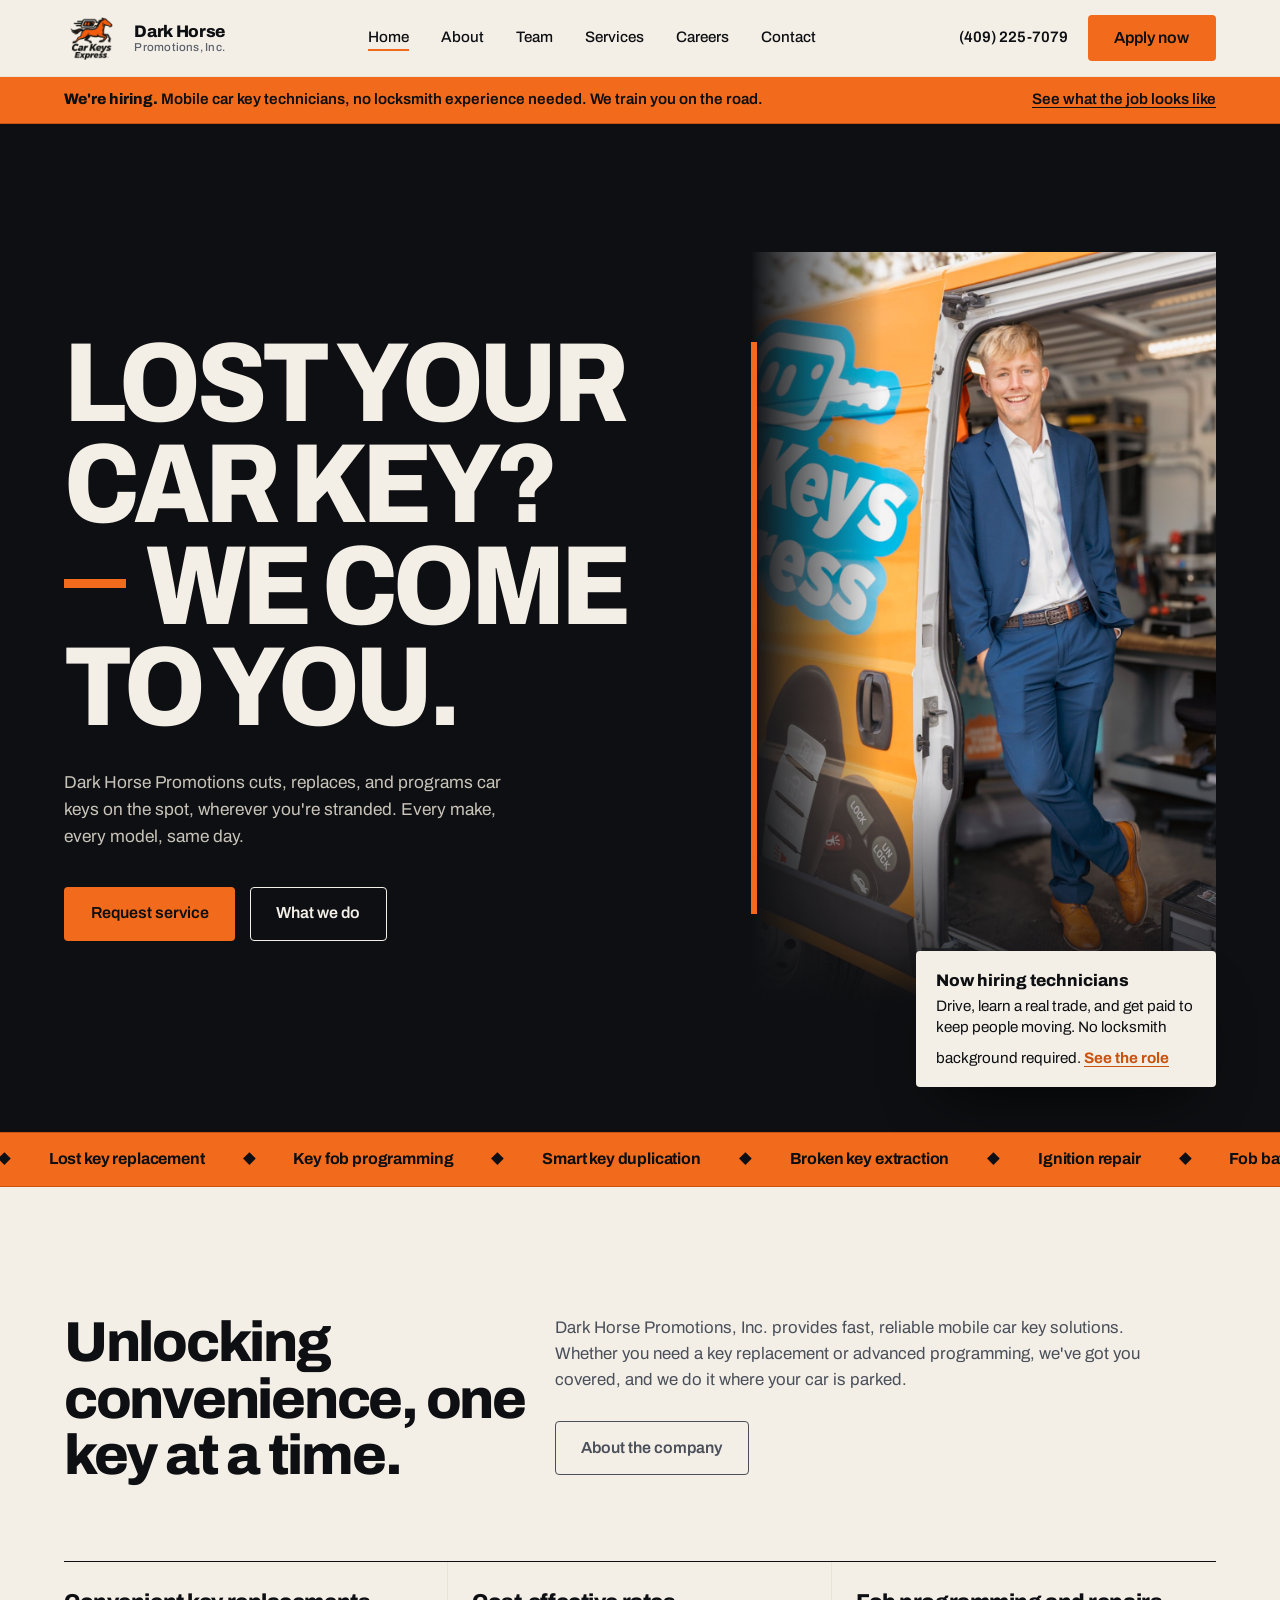
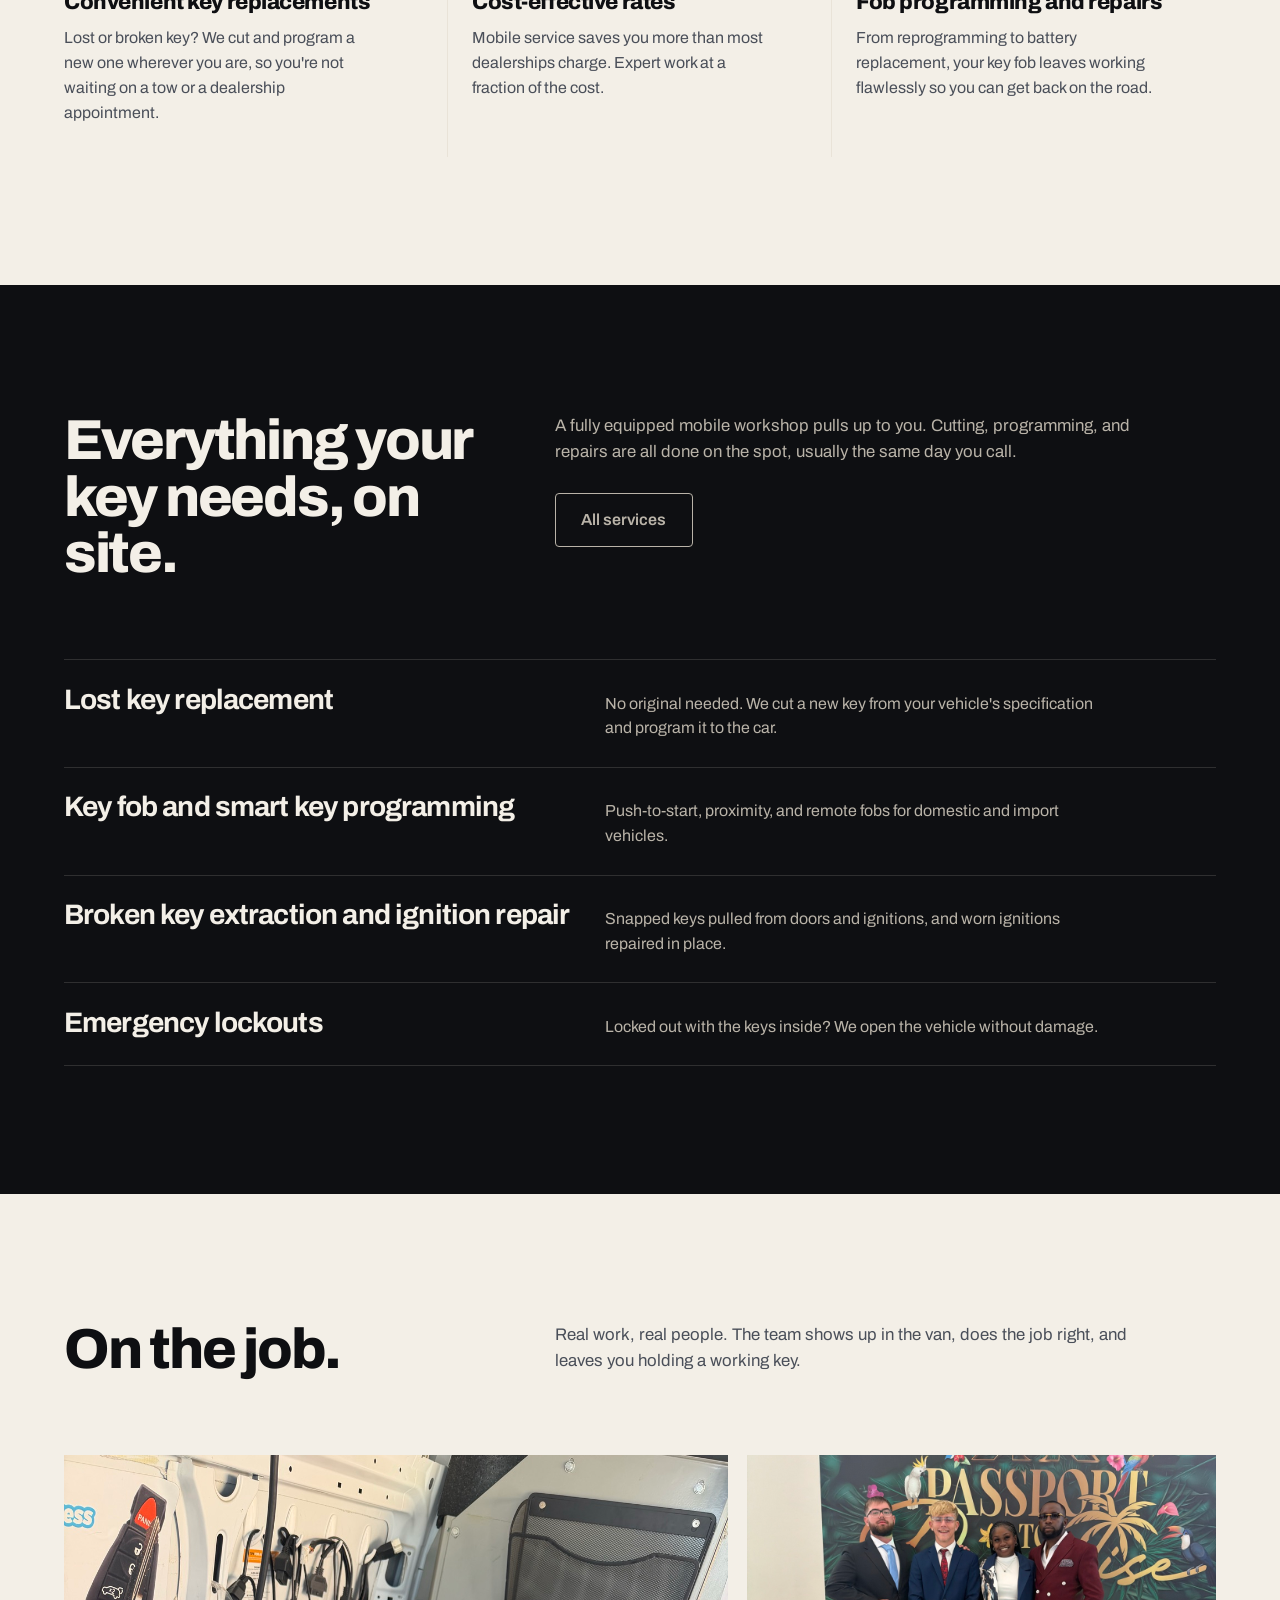
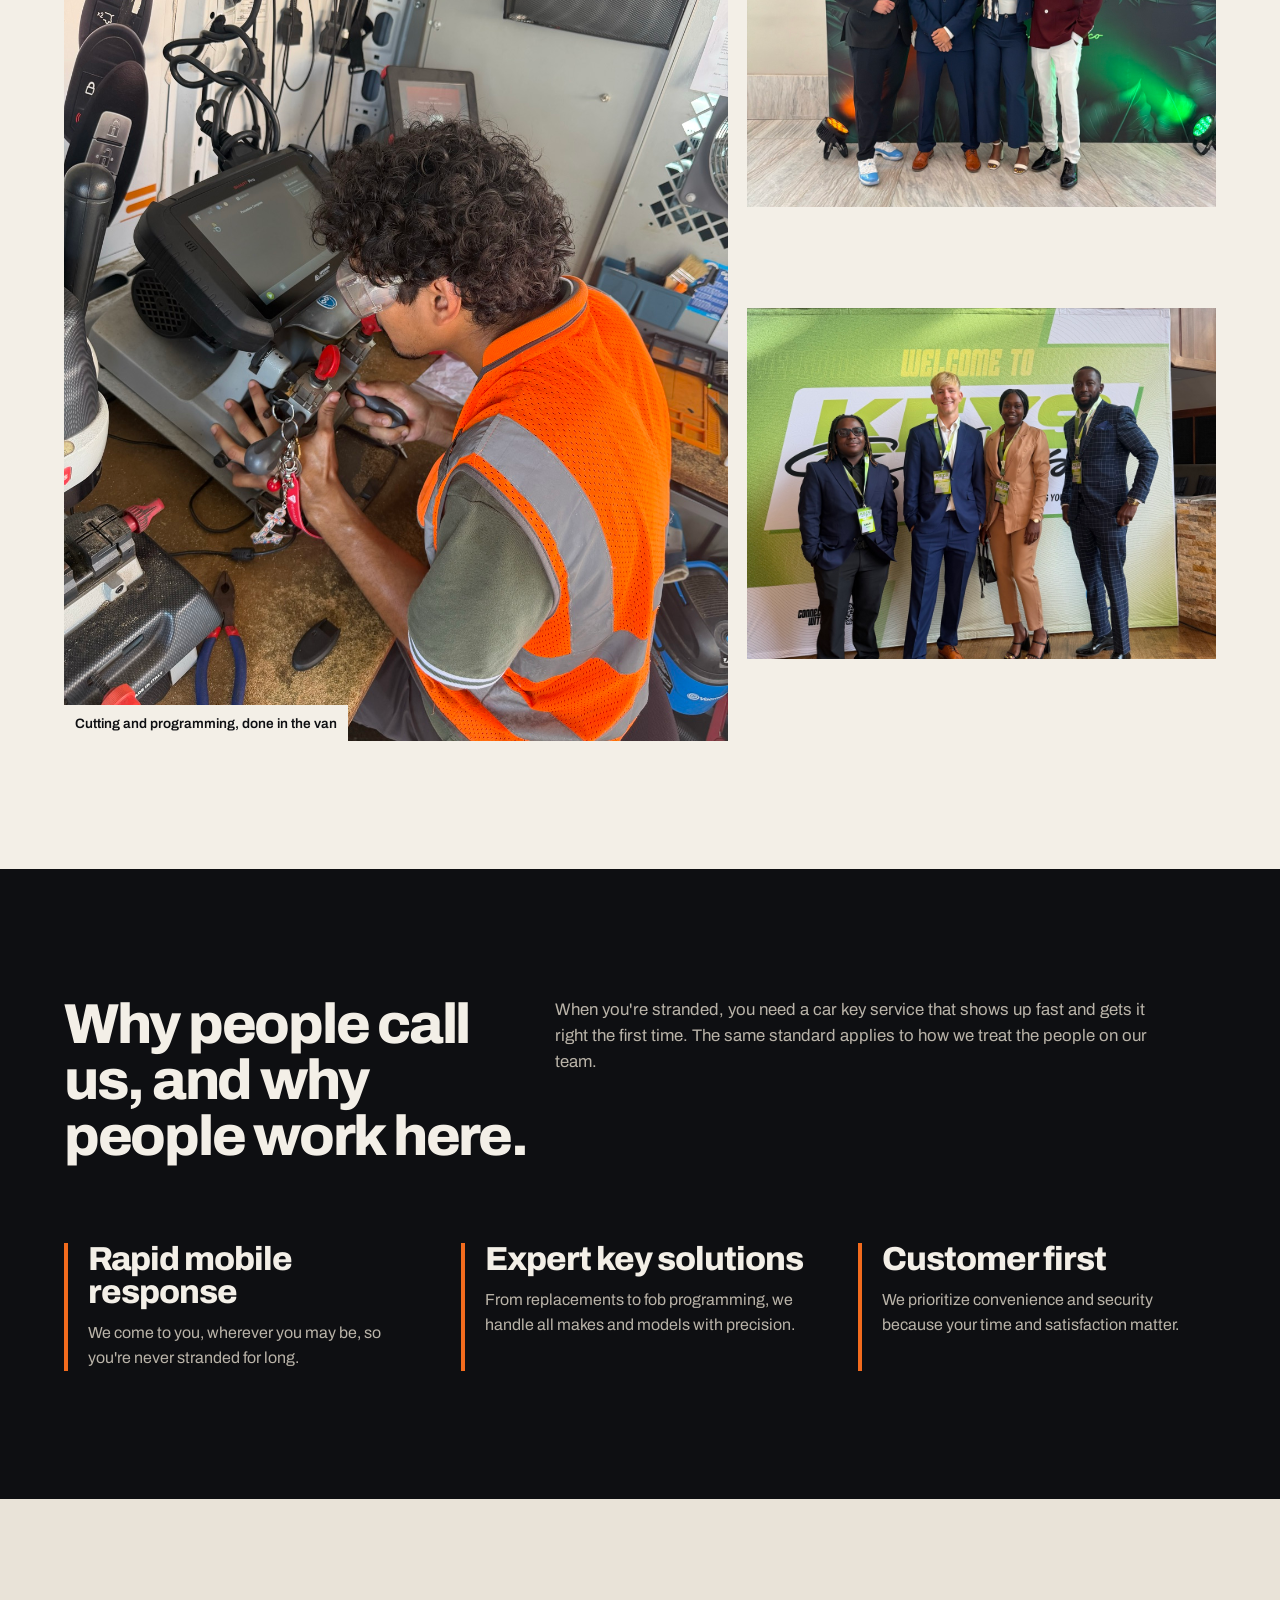
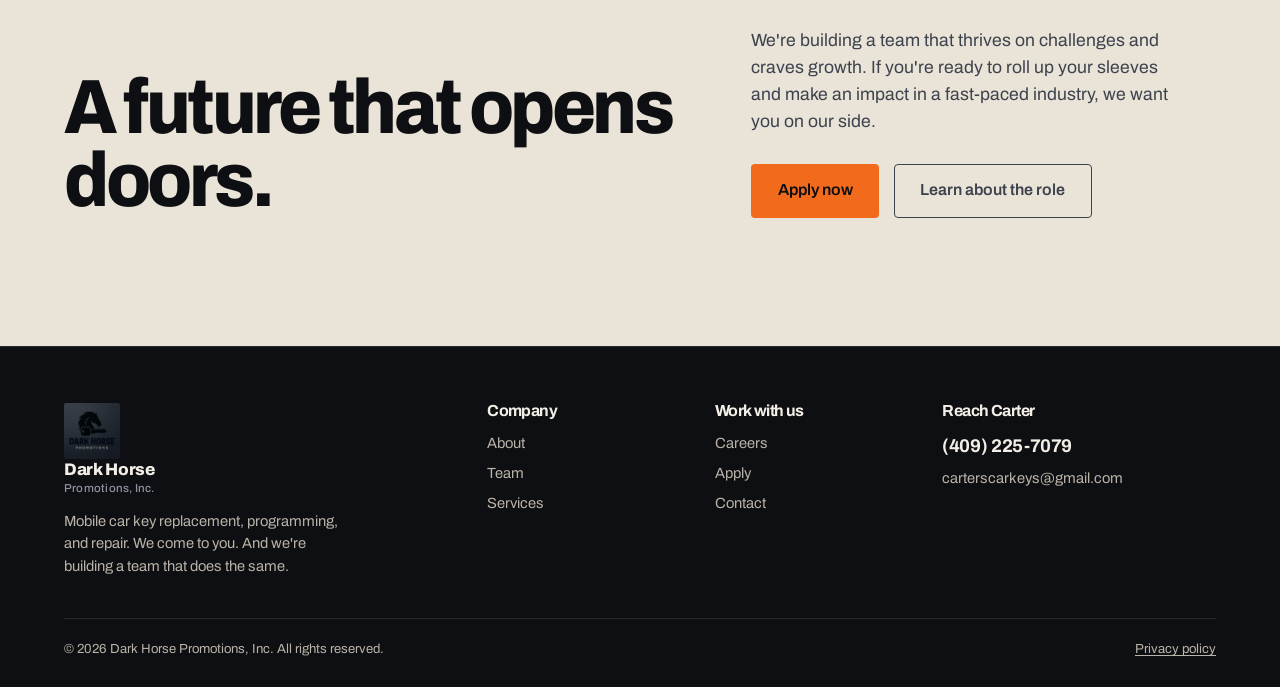
==== commit 8ae875f1: "Multi-page site: about, team, services, careers, apply (resume upload), contact, privacy; shared CSS" ====
--- a/index.html
+++ b/index.html
@@ -3,189 +3,49 @@
 <head>
 <meta charset="utf-8">
 <meta name="viewport" content="width=device-width, initial-scale=1">
-<title>Dark Horse Promotions, Inc. — Mobile Car Key Service</title>
-<meta name="description" content="Dark Horse Promotions, Inc. replaces, cuts, and programs car keys on the spot, wherever you are. Fast, reliable mobile car key service for every make and model.">
-<link rel="icon" href="img/logo-horse.jpg">
+<title>Dark Horse Promotions, Inc. | Mobile Car Key Service and Careers</title>
+<meta name="description" content="Dark Horse Promotions cuts, replaces, and programs car keys on the spot, wherever you are. We're also hiring mobile car key technicians.">
+<link rel="canonical" href="https://darkhorsepromotions.com/">
+<meta property="og:title" content="Dark Horse Promotions, Inc. | Mobile Car Key Service and Careers">
+<meta property="og:description" content="Dark Horse Promotions cuts, replaces, and programs car keys on the spot, wherever you are. We're also hiring mobile car key technicians.">
+<meta property="og:image" content="https://darkhorsepromotions.com/img/hero.jpg">
+<meta property="og:type" content="website">
+<link rel="icon" href="/img/logo-horse.jpg">
 <link rel="preconnect" href="https://fonts.googleapis.com">
 <link rel="preconnect" href="https://fonts.gstatic.com" crossorigin>
 <link href="https://fonts.googleapis.com/css2?family=Archivo:wdth,wght@62..125,400..900&display=swap" rel="stylesheet">
-<style>
-:root{
-  --ink:#0e0f12;        /* near-black, slightly warm */
-  --graphite:#1b1d22;
-  --bone:#f3efe7;       /* light ground */
-  --bone-2:#e9e3d8;
-  --steel:#8d94a1;
-  --orange:#f26b1d;     /* brand orange from the horse mark */
-  --orange-deep:#c9530f;
-  --white:#fff;
-  --measure:62ch;
-  --pad:clamp(20px,5vw,72px);
-}
-*{box-sizing:border-box;margin:0;padding:0}
-html{scroll-behavior:smooth}
-@media(prefers-reduced-motion:reduce){html{scroll-behavior:auto}*{animation:none!important;transition:none!important}}
-body{font-family:Archivo,system-ui,sans-serif;font-variation-settings:"wdth" 100;background:var(--ink);color:var(--bone);line-height:1.55;overflow-x:clip;-webkit-font-smoothing:antialiased}
-h1,h2,h3{line-height:1;letter-spacing:-.035em;font-weight:800}
-a{color:inherit;text-decoration:none}
-img{display:block;max-width:100%}
-ul{list-style:none}
-:focus-visible{outline:3px solid var(--orange);outline-offset:3px}
-.pad{padding-inline:var(--pad)}
-.grid{display:grid;grid-template-columns:repeat(12,1fr);column-gap:clamp(16px,2vw,32px)}
-
-.btn{display:inline-flex;align-items:center;justify-content:center;gap:.6rem;min-height:54px;padding:0 1.6rem;font-weight:600;font-size:1rem;border-radius:4px;border:1.5px solid transparent;transition:background .18s,color .18s,border-color .18s}
-.btn-orange{background:var(--orange);color:var(--ink)}
-.btn-orange:hover{background:var(--orange-deep);color:var(--white)}
-.btn-line{border-color:currentColor}
-.btn-line:hover{background:var(--bone);color:var(--ink);border-color:var(--bone)}
-.dark .btn-line:hover{background:var(--bone);color:var(--ink)}
-.light .btn-line:hover{background:var(--ink);color:var(--bone);border-color:var(--ink)}
-
-/* ---------- nav (light band over a dark hero) ---------- */
-header{background:var(--bone);color:var(--ink);position:sticky;top:0;z-index:40;border-bottom:1px solid var(--bone-2)}
-nav{height:76px;display:flex;align-items:center;justify-content:space-between;gap:2rem}
-.brand{display:flex;align-items:center;gap:.9rem}
-.brand img{width:56px;height:56px;object-fit:cover;mix-blend-mode:multiply}
-.brand-name{line-height:1.05;font-weight:800;letter-spacing:-.02em;font-size:1.05rem}
-.brand-name small{display:block;font-weight:500;font-size:.72rem;letter-spacing:.02em;color:#5b606b}
-.nav-links{display:flex;gap:2.2rem;font-weight:500;font-size:.95rem}
-.nav-links a{position:relative;padding:.25rem 0}
-.nav-links a::after{content:"";position:absolute;left:0;right:100%;bottom:-2px;height:2px;background:var(--orange);transition:right .2s}
-.nav-links a:hover::after{right:0}
-.nav-cta .btn{min-height:46px}
-@media(max-width:900px){.nav-links{display:none}}
-
-/* ---------- hero ---------- */
-.hero{background:var(--ink);position:relative;min-height:min(92vh,880px);display:grid;grid-template-columns:repeat(12,1fr);column-gap:clamp(16px,2vw,32px);align-items:end;overflow:hidden}
-.hero-copy{grid-column:1/8;padding:clamp(56px,9vh,120px) 0 clamp(48px,7vh,88px);position:relative;z-index:2}
-.hero h1{font-size:clamp(3.4rem,9.2vw,9rem);font-variation-settings:"wdth" 88;text-transform:uppercase;letter-spacing:-.04em;line-height:.9}
-.hero h1 span{display:block}
-.hero h1 .rule{display:inline-block;width:.55em;height:.08em;background:var(--orange);vertical-align:.32em;margin-right:.18em}
-.hero p{margin-top:2rem;max-width:44ch;font-size:clamp(1.05rem,1.35vw,1.3rem);color:#c9c4ba;font-weight:400}
-.hero-actions{display:flex;gap:.9rem;flex-wrap:wrap;margin-top:2.25rem}
-.hero-photo{grid-column:8/13;align-self:stretch;position:relative;min-height:420px}
-.hero-photo img{position:absolute;inset:0;width:100%;height:100%;object-fit:cover;object-position:55% 25%}
-.hero-photo::before{content:"";position:absolute;inset:0;background:linear-gradient(90deg,var(--ink) 0%,rgba(14,15,18,0) 28%),linear-gradient(0deg,var(--ink) 0%,rgba(14,15,18,0) 30%);z-index:1;pointer-events:none}
-.hero-photo::after{content:"";position:absolute;left:0;top:12%;bottom:12%;width:6px;background:var(--orange);z-index:2}
-.hero-note{position:absolute;right:var(--pad);bottom:clamp(28px,5vh,56px);z-index:3;background:var(--bone);color:var(--ink);padding:1rem 1.2rem;max-width:280px;border-radius:4px;font-size:.92rem;line-height:1.4;box-shadow:0 30px 60px -30px rgba(0,0,0,.9)}
-.hero-note b{display:block;font-weight:700;margin-bottom:.15rem}
-@media(max-width:900px){
-  .hero{grid-template-columns:1fr;min-height:0;align-items:start}
-  .hero-copy{grid-column:1;padding:48px 0 32px}
-  .hero-photo{grid-column:1;min-height:60vw;margin-inline:calc(-1*var(--pad))}
-  .hero-photo::before{background:linear-gradient(0deg,var(--ink) 0%,rgba(14,15,18,0) 35%)}
-  .hero-photo::after{left:var(--pad)}
-  .hero-note{position:static;margin:-48px var(--pad) 40px auto;display:block;max-width:100%}
-}
-
-/* ---------- marquee ---------- */
-.marquee{background:var(--orange);color:var(--ink);overflow:hidden;border-block:1px solid var(--orange-deep);padding:.9rem 0;font-weight:700;font-size:1rem;letter-spacing:-.01em;white-space:nowrap}
-.marquee-track{display:inline-flex;gap:2.5rem;animation:slide 38s linear infinite;will-change:transform}
-.marquee-track span::before{content:"";display:inline-block;width:.55em;height:.55em;background:var(--ink);transform:rotate(45deg);margin-right:2.5rem;vertical-align:.05em}
-@keyframes slide{to{transform:translateX(-50%)}}
-@media(prefers-reduced-motion:reduce){.marquee{white-space:normal}.marquee-track{display:flex;flex-wrap:wrap;gap:1rem 2rem;padding-inline:var(--pad)}.marquee-track span::before{margin-right:.75rem}.marquee-track .dup{display:none}}
-
-/* ---------- sections ---------- */
-section{padding-block:clamp(72px,10vw,140px)}
-.light{background:var(--bone);color:var(--ink)}
-.dark{background:var(--ink);color:var(--bone)}
-.section-title{grid-column:1/6;font-size:clamp(2.2rem,4.4vw,4rem);letter-spacing:-.04em}
-.section-body{grid-column:6/13;max-width:var(--measure);font-size:clamp(1.05rem,1.25vw,1.2rem);color:#4a4f59}
-.dark .section-body{color:#b9b3a8}
-@media(max-width:900px){.section-title,.section-body{grid-column:1/-1}.section-body{margin-top:1.25rem}}
-
-/* about: three statements, not cards */
-.statements{grid-column:1/-1;margin-top:clamp(40px,6vw,80px);display:grid;grid-template-columns:repeat(3,1fr);gap:0;border-top:1.5px solid var(--ink)}
-.statements li{padding:1.75rem 1.5rem 2rem 0;border-right:1px solid var(--bone-2)}
-.statements li:last-child{border-right:0}
-.statements li+li{padding-left:1.5rem}
-.statements h3{font-size:1.35rem;letter-spacing:-.02em;line-height:1.15;margin-bottom:.7rem}
-.statements p{color:#4a4f59;font-size:1rem;max-width:34ch}
-@media(max-width:900px){.statements{grid-template-columns:1fr}.statements li,.statements li+li{border-right:0;border-bottom:1px solid var(--bone-2);padding-left:0}.statements li:last-child{border-bottom:0}}
-
-/* services: editorial list */
-.services{grid-column:1/-1;margin-top:clamp(40px,6vw,80px)}
-.services li{display:grid;grid-template-columns:1fr 1.2fr;gap:2rem;padding:1.6rem 0;border-top:1px solid rgba(243,239,231,.14);align-items:baseline}
-.services li:last-child{border-bottom:1px solid rgba(243,239,231,.14)}
-.services h3{font-size:clamp(1.4rem,2.2vw,2rem);letter-spacing:-.03em;font-weight:700}
-.services p{color:#b9b3a8;max-width:56ch}
-@media(max-width:700px){.services li{grid-template-columns:1fr;gap:.5rem}}
-
-/* photos: asymmetric */
-.photos{grid-column:1/-1;margin-top:clamp(40px,6vw,80px);display:grid;grid-template-columns:repeat(12,1fr);gap:clamp(12px,1.5vw,24px)}
-.photos figure{position:relative;overflow:hidden;background:var(--bone-2)}
-.photos img{width:100%;height:100%;object-fit:cover}
-.photos .big{grid-column:1/8;aspect-ratio:4/3}
-.photos .a{grid-column:8/13;aspect-ratio:4/3}
-.photos .b{grid-column:8/13;aspect-ratio:4/3}
-.photos .big{grid-row:1/3;aspect-ratio:auto}
-.photos figcaption{position:absolute;left:0;bottom:0;background:var(--bone);color:var(--ink);font-size:.85rem;font-weight:600;padding:.45rem .7rem}
-@media(max-width:900px){.photos .big,.photos .a,.photos .b{grid-column:1/-1;grid-row:auto;aspect-ratio:4/3}}
-
-/* why: big claims with a rule */
-.claims{grid-column:1/-1;margin-top:clamp(40px,6vw,80px);display:grid;grid-template-columns:repeat(3,1fr);gap:clamp(24px,3vw,48px)}
-.claims li{border-left:4px solid var(--orange);padding-left:1.25rem}
-.claims h3{font-size:clamp(1.6rem,2.6vw,2.4rem);letter-spacing:-.03em;margin-bottom:.75rem}
-.claims p{color:#b9b3a8;max-width:36ch}
-@media(max-width:900px){.claims{grid-template-columns:1fr}}
-
-/* careers */
-.careers{background:var(--bone-2);color:var(--ink)}
-.careers .grid{align-items:end}
-.careers h2{grid-column:1/8;font-size:clamp(2.6rem,6vw,5.6rem);letter-spacing:-.045em;line-height:.95;font-variation-settings:"wdth" 92}
-.careers .aside{grid-column:8/13;max-width:44ch;font-size:1.1rem;color:#3d424c}
-.careers .aside .btn{margin-top:1.75rem}
-@media(max-width:900px){.careers h2,.careers .aside{grid-column:1/-1}.careers .aside{margin-top:1.5rem}}
-
-/* contact */
-.contact-title{grid-column:1/7}
-.contact-title h2{font-size:clamp(2.6rem,6vw,5.6rem);letter-spacing:-.045em;line-height:.95;font-variation-settings:"wdth" 92}
-.contact-title p{margin-top:1.5rem;max-width:40ch;color:#b9b3a8;font-size:1.1rem}
-.form{grid-column:7/13;display:grid;gap:1.6rem;align-content:start}
-.field{display:grid;gap:.4rem}
-.field label{font-size:.85rem;font-weight:600;color:#b9b3a8}
-.field input,.field textarea{width:100%;background:transparent;border:0;border-bottom:1.5px solid rgba(243,239,231,.3);color:var(--bone);padding:.7rem 0;font:inherit;font-size:1.05rem;border-radius:0;transition:border-color .18s}
-.field input:focus,.field textarea:focus{outline:none;border-bottom-color:var(--orange)}
-.field textarea{min-height:96px;resize:vertical}
-.two{display:grid;grid-template-columns:1fr 1fr;gap:1.6rem}
-.form .btn{justify-self:start;margin-top:.5rem}
-@media(max-width:900px){.contact-title,.form{grid-column:1/-1}.form{margin-top:2.5rem}}
-@media(max-width:600px){.two{grid-template-columns:1fr}}
-
-/* footer */
-footer{background:var(--ink);color:#b9b3a8;border-top:1px solid rgba(243,239,231,.12);padding-block:48px 28px;font-size:.92rem}
-.foot{display:grid;grid-template-columns:2fr 1fr 1fr;gap:2rem}
-.foot .brand img{mix-blend-mode:normal;border-radius:2px}
-.foot .brand-name{color:var(--bone)}
-.foot .brand-name small{color:#8d94a1}
-.foot h4{color:var(--bone);font-weight:700;margin-bottom:.8rem}
-.foot a{display:block;margin-bottom:.45rem}
-.foot a:hover{color:var(--orange)}
-.copy{margin-top:2.5rem;padding-top:1.25rem;border-top:1px solid rgba(243,239,231,.12);display:flex;justify-content:space-between;flex-wrap:wrap;gap:.5rem;font-size:.82rem}
-@media(max-width:800px){.foot{grid-template-columns:1fr}}
-</style>
+<link rel="stylesheet" href="/styles.css">
 </head>
 <body>
-
-<header>
+<a class="skip" href="#main">Skip to content</a>
+<header id="header">
   <nav class="pad">
-    <a class="brand" href="#top" aria-label="Dark Horse Promotions home">
-      <img src="img/logo-horse.jpg" alt="">
+    <a class="brand" href="/" aria-label="Dark Horse Promotions home">
+      <img src="/img/logo-horse.jpg" alt="">
       <span class="brand-name">Dark Horse<small>Promotions, Inc.</small></span>
     </a>
-    <ul class="nav-links">
-      <li><a href="#about">About</a></li>
-      <li><a href="#services">Services</a></li>
-      <li><a href="#why">Why us</a></li>
-      <li><a href="#careers">Careers</a></li>
-      <li><a href="#contact">Contact</a></li>
+    <ul class="nav-links" id="nav-links">
+      <li><a href="/" aria-current="page">Home</a></li>
+      <li><a href="/about/">About</a></li>
+      <li><a href="/team/">Team</a></li>
+      <li><a href="/services/">Services</a></li>
+      <li><a href="/careers/">Careers</a></li>
+      <li><a href="/contact/">Contact</a></li>
     </ul>
-    <div class="nav-cta"><a class="btn btn-orange" href="#contact">Get help now</a></div>
+    <div class="nav-right">
+      <a class="nav-phone" href="tel:+14092257079">(409) 225-7079</a>
+      <a class="btn btn-orange" href="/apply/">Apply now</a>
+      <button class="menu-btn" aria-label="Menu" aria-expanded="false" aria-controls="nav-links" onclick="var h=document.getElementById('header');var o=h.classList.toggle('open');this.setAttribute('aria-expanded',o)">
+        <svg viewBox="0 0 24 24" fill="none" stroke="currentColor" stroke-width="2" stroke-linecap="round"><path d="M4 7h16M4 12h16M4 17h16"/></svg>
+      </button>
+    </div>
   </nav>
 </header>
-
-<main id="top">
+<div class="hiring">
+  <span><b>We're hiring.</b> Mobile car key technicians, no locksmith experience needed. We train you on the road.</span>
+  <a href="/careers/">See what the job looks like</a>
+</div>
+<main id="main">
 
 <section class="hero pad">
   <div class="hero-copy">
@@ -197,148 +57,111 @@
     </h1>
     <p>Dark Horse Promotions cuts, replaces, and programs car keys on the spot, wherever you're stranded. Every make, every model, same day.</p>
     <div class="hero-actions">
-      <a class="btn btn-orange" href="#contact">Request service</a>
-      <a class="btn btn-line" href="#services">What we do</a>
+      <a class="btn btn-orange" href="/contact/">Request service</a>
+      <a class="btn btn-line" href="/services/">What we do</a>
     </div>
   </div>
   <div class="hero-photo">
-    <img src="img/hero.jpg" alt="Dark Horse Promotions technician standing in the door of the mobile key van" fetchpriority="high">
+    <img src="/img/hero.jpg" alt="Carter Bolser standing in the door of the Dark Horse Promotions mobile key van" fetchpriority="high">
   </div>
   <aside class="hero-note">
-    <b>A workshop on wheels</b>
-    The van carries the cutting and programming equipment. Nothing gets towed to a dealership.
+    <b>Now hiring technicians</b>
+    Drive, learn a real trade, and get paid to keep people moving. No locksmith background required.
+    <a href="/careers/">See the role</a>
   </aside>
 </section>
-
-<div class="marquee" aria-hidden="true">
-  <div class="marquee-track">
-    <span>Lost key replacement</span><span>Key fob programming</span><span>Smart key duplication</span><span>Broken key extraction</span><span>Ignition repair</span><span>Fob batteries</span><span>Emergency lockouts</span><span>All makes and models</span>
-    <span class="dup">Lost key replacement</span><span class="dup">Key fob programming</span><span class="dup">Smart key duplication</span><span class="dup">Broken key extraction</span><span class="dup">Ignition repair</span><span class="dup">Fob batteries</span><span class="dup">Emergency lockouts</span><span class="dup">All makes and models</span>
-  </div>
-</div>
-
-<section id="about" class="light pad">
+<div class="marquee" aria-hidden="true"><div class="marquee-track"><span>Lost key replacement</span><span>Key fob programming</span><span>Smart key duplication</span><span>Broken key extraction</span><span>Ignition repair</span><span>Fob batteries</span><span>Emergency lockouts</span><span>All makes and models</span><span class="dup">Lost key replacement</span><span class="dup">Key fob programming</span><span class="dup">Smart key duplication</span><span class="dup">Broken key extraction</span><span class="dup">Ignition repair</span><span class="dup">Fob batteries</span><span class="dup">Emergency lockouts</span><span class="dup">All makes and models</span></div></div>
+<section class="light pad">
   <div class="grid">
     <h2 class="section-title">Unlocking convenience, one key at a time.</h2>
-    <p class="section-body">Dark Horse Promotions, Inc. provides fast, reliable mobile car key solutions. Whether you need a key replacement or advanced programming, we've got you covered, and we do it where your car is parked.</p>
+    <div class="section-body">
+      <p>Dark Horse Promotions, Inc. provides fast, reliable mobile car key solutions. Whether you need a key replacement or advanced programming, we've got you covered, and we do it where your car is parked.</p>
+      <a class="btn btn-line" href="/about/">About the company</a>
+    </div>
     <ul class="statements">
-      <li>
-        <h3>Convenient key replacements</h3>
-        <p>Lost or broken key? We cut and program a new one wherever you are, so you're not waiting on a tow or a dealership appointment.</p>
-      </li>
-      <li>
-        <h3>Cost-effective rates</h3>
-        <p>Mobile service saves you more than most dealerships charge. Expert work at a fraction of the cost.</p>
-      </li>
-      <li>
-        <h3>Fob programming and repairs</h3>
-        <p>From reprogramming to battery replacement, your key fob leaves working flawlessly so you can get back on the road.</p>
-      </li>
+      <li><h3>Convenient key replacements</h3><p>Lost or broken key? We cut and program a new one wherever you are, so you're not waiting on a tow or a dealership appointment.</p></li>
+      <li><h3>Cost-effective rates</h3><p>Mobile service saves you more than most dealerships charge. Expert work at a fraction of the cost.</p></li>
+      <li><h3>Fob programming and repairs</h3><p>From reprogramming to battery replacement, your key fob leaves working flawlessly so you can get back on the road.</p></li>
     </ul>
   </div>
 </section>
-
-<section id="services" class="dark pad">
+<section class="dark pad">
   <div class="grid">
     <h2 class="section-title">Everything your key needs, on site.</h2>
-    <p class="section-body">A fully equipped mobile workshop pulls up to you. Cutting, programming, and repairs are all done on the spot, usually the same day you call.</p>
-    <ul class="services">
+    <div class="section-body">
+      <p>A fully equipped mobile workshop pulls up to you. Cutting, programming, and repairs are all done on the spot, usually the same day you call.</p>
+      <a class="btn btn-line" href="/services/">All services</a>
+    </div>
+    <ul class="list">
       <li><h3>Lost key replacement</h3><p>No original needed. We cut a new key from your vehicle's specification and program it to the car.</p></li>
       <li><h3>Key fob and smart key programming</h3><p>Push-to-start, proximity, and remote fobs for domestic and import vehicles.</p></li>
-      <li><h3>Spare key duplication</h3><p>A second key now costs far less than a replacement later. We recommend every driver keeps one.</p></li>
-      <li><h3>Broken key extraction and ignition repair</h3><p>Snapped keys pulled from doors and ignitions, and worn ignitions repaired without replacing the whole assembly.</p></li>
-      <li><h3>Fob repair and batteries</h3><p>Dead buttons, cracked shells, and low batteries fixed while you wait.</p></li>
+      <li><h3>Broken key extraction and ignition repair</h3><p>Snapped keys pulled from doors and ignitions, and worn ignitions repaired in place.</p></li>
       <li><h3>Emergency lockouts</h3><p>Locked out with the keys inside? We open the vehicle without damage.</p></li>
     </ul>
   </div>
 </section>
-
 <section class="light pad">
   <div class="grid">
     <h2 class="section-title">On the job.</h2>
     <p class="section-body">Real work, real people. The team shows up in the van, does the job right, and leaves you holding a working key.</p>
     <div class="photos">
-      <figure class="big"><img src="img/p2.jpg" alt="Technician programming a key at the bench"><figcaption>Cutting and programming, done in the van</figcaption></figure>
-      <figure class="a"><img src="img/p1.jpg" alt="The Dark Horse Promotions team at an industry event"></figure>
-      <figure class="b"><img src="img/p3.jpg" alt="The team at a trade show"></figure>
+      <figure class="big"><img src="/img/p2.jpg" alt="Technician programming a key at the bench inside the van"><figcaption>Cutting and programming, done in the van</figcaption></figure>
+      <figure class="a"><img src="/img/p1.jpg" alt="The Dark Horse Promotions team at an industry event"></figure>
+      <figure class="b"><img src="/img/p3.jpg" alt="The team at a trade show"></figure>
     </div>
   </div>
 </section>
-
-<section id="why" class="dark pad">
+<section class="dark pad">
   <div class="grid">
-    <h2 class="section-title">Always ready to respond.</h2>
-    <p class="section-body">When you're stranded, you need a car key service that shows up fast and gets it right the first time. That's the whole job.</p>
+    <h2 class="section-title">Why people call us, and why people work here.</h2>
+    <p class="section-body">When you're stranded, you need a car key service that shows up fast and gets it right the first time. The same standard applies to how we treat the people on our team.</p>
     <ul class="claims">
-      <li>
-        <h3>Rapid mobile response</h3>
-        <p>We come to you, wherever you may be, so you're never stranded for long.</p>
-      </li>
-      <li>
-        <h3>Expert key solutions</h3>
-        <p>From replacements to fob programming, we handle all makes and models with precision.</p>
-      </li>
-      <li>
-        <h3>Customer first</h3>
-        <p>We prioritize convenience and security because your time and satisfaction matter.</p>
-      </li>
+      <li><h3>Rapid mobile response</h3><p>We come to you, wherever you may be, so you're never stranded for long.</p></li>
+      <li><h3>Expert key solutions</h3><p>From replacements to fob programming, we handle all makes and models with precision.</p></li>
+      <li><h3>Customer first</h3><p>We prioritize convenience and security because your time and satisfaction matter.</p></li>
     </ul>
   </div>
 </section>
-
-<section id="careers" class="careers pad">
+<section class="careers-band pad">
   <div class="grid">
     <h2>A future that opens doors.</h2>
     <div class="aside">
       <p>We're building a team that thrives on challenges and craves growth. If you're ready to roll up your sleeves and make an impact in a fast-paced industry, we want you on our side.</p>
-      <a class="btn btn-line" href="#contact">Ask about joining the team</a>
+      <div class="actions">
+        <a class="btn btn-orange" href="/apply/">Apply now</a>
+        <a class="btn btn-line" href="/careers/">Learn about the role</a>
+      </div>
     </div>
   </div>
 </section>
-
-<section id="contact" class="dark pad">
-  <div class="grid">
-    <div class="contact-title">
-      <h2>Let's turn the key.</h2>
-      <p>Tell us where you are and what you drive. We'll confirm a time and come to you.</p>
-    </div>
-    <form class="form" action="https://formsubmit.co/CONTACT_EMAIL_HERE" method="POST">
-      <div class="two">
-        <div class="field"><label for="f-name">Name</label><input id="f-name" name="name" autocomplete="name" required></div>
-        <div class="field"><label for="f-phone">Phone</label><input id="f-phone" name="phone" type="tel" autocomplete="tel" required></div>
-      </div>
-      <div class="field"><label for="f-vehicle">Vehicle</label><input id="f-vehicle" name="vehicle" placeholder="Year, make, model"></div>
-      <div class="field"><label for="f-msg">What do you need?</label><textarea id="f-msg" name="message" placeholder="Where you are and what happened"></textarea></div>
-      <input type="hidden" name="_subject" value="New request from darkhorsepromotions.com">
-      <input type="hidden" name="_captcha" value="false">
-      <button class="btn btn-orange" type="submit">Send request</button>
-    </form>
-  </div>
-</section>
 </main>
-
 <footer class="pad">
   <div class="foot">
     <div>
-      <a class="brand" href="#top" style="margin-bottom:1rem"><img src="img/logo-dark.jpg" alt=""><span class="brand-name">Dark Horse<small>Promotions, Inc.</small></span></a>
-      <p>Mobile car key replacement, programming, and repair. We come to you.</p>
+      <a class="brand" href="/"><img src="/img/logo-dark.jpg" alt=""><span class="brand-name">Dark Horse<small>Promotions, Inc.</small></span></a>
+      <p>Mobile car key replacement, programming, and repair. We come to you. And we're building a team that does the same.</p>
     </div>
     <div>
-      <h4>Site</h4>
-      <a href="#about">About</a>
-      <a href="#services">Services</a>
-      <a href="#why">Why us</a>
-      <a href="#careers">Careers</a>
+      <h4>Company</h4>
+      <a href="/about/">About</a>
+      <a href="/team/">Team</a>
+      <a href="/services/">Services</a>
     </div>
     <div>
-      <h4>Contact</h4>
-      <a href="#contact">Request service</a>
-      <a href="https://darkhorsepromotions.com">darkhorsepromotions.com</a>
+      <h4>Work with us</h4>
+      <a href="/careers/">Careers</a>
+      <a href="/apply/">Apply</a>
+      <a href="/contact/">Contact</a>
+    </div>
+    <div>
+      <h4>Reach Carter</h4>
+      <a class="big-link" href="tel:+14092257079">(409) 225-7079</a>
+      <a href="mailto:carterscarkeys@gmail.com">carterscarkeys@gmail.com</a>
     </div>
   </div>
   <div class="copy">
     <span>© 2026 Dark Horse Promotions, Inc. All rights reserved.</span>
-    <span>Mobile car key service</span>
+    <a href="/privacy/">Privacy policy</a>
   </div>
 </footer>
 </body>
--- a/styles.css
+++ b/styles.css
@@ -0,0 +1,258 @@
+:root{
+  --ink:#0e0f12;
+  --graphite:#1b1d22;
+  --bone:#f3efe7;
+  --bone-2:#e9e3d8;
+  --bone-3:#d9d2c4;
+  --steel:#8d94a1;
+  --muted-dark:#4a4f59;
+  --muted-light:#b9b3a8;
+  --orange:#f26b1d;
+  --orange-deep:#c9530f;
+  --white:#fff;
+  --measure:62ch;
+  --pad:clamp(20px,5vw,72px);
+  --gap:clamp(16px,2vw,32px);
+}
+*{box-sizing:border-box;margin:0;padding:0}
+html{scroll-behavior:smooth}
+@media(prefers-reduced-motion:reduce){html{scroll-behavior:auto}*{animation:none!important;transition:none!important}}
+body{font-family:Archivo,system-ui,sans-serif;font-variation-settings:"wdth" 100;background:var(--ink);color:var(--bone);line-height:1.55;overflow-x:clip;-webkit-font-smoothing:antialiased}
+h1,h2,h3,h4{line-height:1;letter-spacing:-.035em;font-weight:800}
+a{color:inherit;text-decoration:none}
+img{display:block;max-width:100%}
+ul,ol{list-style:none}
+:focus-visible{outline:3px solid var(--orange);outline-offset:3px}
+.pad{padding-inline:var(--pad)}
+.grid{display:grid;grid-template-columns:repeat(12,1fr);column-gap:var(--gap)}
+.skip{position:absolute;left:-999px;top:8px;background:var(--orange);color:var(--ink);padding:.5rem 1rem;z-index:100}
+.skip:focus{left:8px}
+
+.btn{display:inline-flex;align-items:center;justify-content:center;gap:.6rem;min-height:54px;padding:0 1.6rem;font-weight:600;font-size:1rem;border-radius:4px;border:1.5px solid transparent;cursor:pointer;font-family:inherit;transition:background .18s,color .18s,border-color .18s}
+.btn-orange{background:var(--orange);color:var(--ink)}
+.btn-orange:hover{background:var(--orange-deep);color:var(--white)}
+.btn-line{border-color:currentColor;background:transparent;color:inherit}
+.dark .btn-line:hover,.hero .btn-line:hover{background:var(--bone);color:var(--ink);border-color:var(--bone)}
+.light .btn-line:hover,.careers-band .btn-line:hover{background:var(--ink);color:var(--bone);border-color:var(--ink)}
+
+/* ---------- header ---------- */
+header{background:var(--bone);color:var(--ink);position:sticky;top:0;z-index:40;border-bottom:1px solid var(--bone-2)}
+nav{height:76px;display:flex;align-items:center;justify-content:space-between;gap:2rem}
+.brand{display:flex;align-items:center;gap:.9rem}
+.brand img{width:56px;height:56px;object-fit:cover;mix-blend-mode:multiply}
+.brand-name{line-height:1.05;font-weight:800;letter-spacing:-.02em;font-size:1.05rem}
+.brand-name small{display:block;font-weight:500;font-size:.72rem;letter-spacing:.02em;color:#5b606b}
+.nav-links{display:flex;gap:2rem;font-weight:500;font-size:.95rem}
+.nav-links a{position:relative;padding:.25rem 0}
+.nav-links a::after{content:"";position:absolute;left:0;right:100%;bottom:-2px;height:2px;background:var(--orange);transition:right .2s}
+.nav-links a:hover::after,.nav-links a[aria-current]::after{right:0}
+.nav-right{display:flex;align-items:center;gap:1.25rem}
+.nav-phone{font-weight:600;font-size:.95rem;white-space:nowrap}
+.nav-right .btn{min-height:46px}
+.menu-btn{display:none;background:none;border:0;width:44px;height:44px;cursor:pointer;color:var(--ink)}
+.menu-btn svg{width:26px;height:26px}
+@media(max-width:1000px){
+  .nav-links{display:none;position:absolute;left:0;right:0;top:76px;background:var(--bone);border-bottom:1px solid var(--bone-2);flex-direction:column;gap:0;padding:.5rem var(--pad) 1rem}
+  .nav-links a{padding:.9rem 0;font-size:1.1rem;border-bottom:1px solid var(--bone-2)}
+  .nav-links a::after{display:none}
+  header.open .nav-links{display:flex}
+  .nav-phone{display:none}
+  .menu-btn{display:grid;place-items:center}
+}
+@media(max-width:600px){.nav-right .btn{padding:0 1rem;min-height:42px;font-size:.92rem}}
+
+/* ---------- hiring strip ---------- */
+.hiring{background:var(--orange);color:var(--ink);display:flex;align-items:center;justify-content:space-between;gap:1rem;padding:.7rem var(--pad);font-weight:600;font-size:.95rem;border-bottom:1px solid var(--orange-deep)}
+.hiring a{text-decoration:underline;text-underline-offset:3px;white-space:nowrap}
+.hiring span b{font-weight:800}
+@media(max-width:600px){.hiring{flex-direction:column;align-items:flex-start;gap:.25rem}}
+
+/* ---------- hero (home) ---------- */
+.hero{background:var(--ink);position:relative;min-height:min(88vh,860px);display:grid;grid-template-columns:repeat(12,1fr);column-gap:var(--gap);align-items:end;overflow:hidden}
+.hero-copy{grid-column:1/8;padding:clamp(56px,9vh,120px) 0 clamp(48px,7vh,88px);position:relative;z-index:2}
+.hero h1{font-size:clamp(3.2rem,8.8vw,8.6rem);font-variation-settings:"wdth" 88;text-transform:uppercase;letter-spacing:-.04em;line-height:.9}
+.hero h1 span{display:block}
+.hero h1 .rule{display:inline-block;width:.55em;height:.08em;background:var(--orange);vertical-align:.32em;margin-right:.18em}
+.hero p{margin-top:2rem;max-width:44ch;font-size:clamp(1.05rem,1.35vw,1.3rem);color:#c9c4ba}
+.hero-actions{display:flex;gap:.9rem;flex-wrap:wrap;margin-top:2.25rem}
+.hero-photo{grid-column:8/13;align-self:stretch;position:relative;min-height:420px}
+.hero-photo img{position:absolute;inset:0;width:100%;height:100%;object-fit:cover;object-position:55% 25%}
+.hero-photo::before{content:"";position:absolute;inset:0;background:linear-gradient(90deg,var(--ink) 0%,rgba(14,15,18,0) 28%),linear-gradient(0deg,var(--ink) 0%,rgba(14,15,18,0) 30%);z-index:1;pointer-events:none}
+.hero-photo::after{content:"";position:absolute;left:0;top:12%;bottom:12%;width:6px;background:var(--orange);z-index:2}
+.hero-note{position:absolute;right:var(--pad);bottom:clamp(28px,5vh,56px);z-index:3;background:var(--bone);color:var(--ink);padding:1.1rem 1.25rem;max-width:300px;border-radius:4px;font-size:.95rem;line-height:1.4;box-shadow:0 30px 60px -30px rgba(0,0,0,.9)}
+.hero-note b{display:block;font-weight:800;margin-bottom:.2rem;font-size:1.05rem}
+.hero-note a{display:inline-block;margin-top:.6rem;font-weight:700;color:var(--orange-deep);text-decoration:underline;text-underline-offset:3px}
+@media(max-width:900px){
+  .hero{grid-template-columns:1fr;min-height:0;align-items:start}
+  .hero-copy{grid-column:1;padding:48px 0 32px}
+  .hero-photo{grid-column:1;min-height:60vw;margin-inline:calc(-1*var(--pad))}
+  .hero-photo::before{background:linear-gradient(0deg,var(--ink) 0%,rgba(14,15,18,0) 35%)}
+  .hero-photo::after{left:var(--pad)}
+  .hero-note{position:static;margin:-48px 0 40px auto;display:block;max-width:100%}
+}
+
+/* ---------- page hero (subpages) ---------- */
+.page-hero{background:var(--ink);color:var(--bone);padding-block:clamp(64px,9vw,120px) clamp(48px,6vw,88px);position:relative;overflow:hidden}
+.page-hero h1{font-size:clamp(2.8rem,7vw,6.4rem);font-variation-settings:"wdth" 90;letter-spacing:-.045em;line-height:.92;max-width:16ch}
+.page-hero p{margin-top:1.5rem;max-width:52ch;font-size:clamp(1.05rem,1.3vw,1.25rem);color:#c9c4ba}
+.page-hero .kicker{display:inline-block;font-weight:600;color:var(--orange);margin-bottom:1.25rem;padding-left:1.1rem;border-left:4px solid var(--orange);line-height:1.2}
+.page-hero.with-photo{display:grid;grid-template-columns:repeat(12,1fr);column-gap:var(--gap);padding-block:0;min-height:520px;align-items:end}
+.page-hero.with-photo .ph-copy{grid-column:1/8;padding-block:clamp(64px,9vw,120px) clamp(48px,6vw,88px)}
+.page-hero.with-photo .ph-img{grid-column:8/13;align-self:stretch;position:relative;min-height:360px}
+.page-hero.with-photo .ph-img img{position:absolute;inset:0;width:100%;height:100%;object-fit:cover}
+.page-hero.with-photo .ph-img::before{content:"";position:absolute;inset:0;background:linear-gradient(90deg,var(--ink) 0%,rgba(14,15,18,0) 30%)}
+.page-hero.with-photo .ph-img::after{content:"";position:absolute;left:0;top:14%;bottom:14%;width:6px;background:var(--orange)}
+@media(max-width:900px){.page-hero.with-photo{grid-template-columns:1fr}.page-hero.with-photo .ph-copy,.page-hero.with-photo .ph-img{grid-column:1}.page-hero.with-photo .ph-img{min-height:56vw;margin-inline:calc(-1*var(--pad))}.page-hero.with-photo .ph-img::before{background:linear-gradient(0deg,var(--ink),rgba(14,15,18,0) 40%)}.page-hero.with-photo .ph-img::after{left:var(--pad)}}
+
+/* ---------- marquee ---------- */
+.marquee{background:var(--orange);color:var(--ink);overflow:hidden;border-block:1px solid var(--orange-deep);padding:.9rem 0;font-weight:700;font-size:1rem;letter-spacing:-.01em;white-space:nowrap}
+.marquee-track{display:inline-flex;gap:2.5rem;animation:slide 38s linear infinite;will-change:transform}
+.marquee-track span::before{content:"";display:inline-block;width:.55em;height:.55em;background:var(--ink);transform:rotate(45deg);margin-right:2.5rem;vertical-align:.05em}
+@keyframes slide{to{transform:translateX(-50%)}}
+@media(prefers-reduced-motion:reduce){.marquee{white-space:normal}.marquee-track{display:flex;flex-wrap:wrap;gap:1rem 2rem;padding-inline:var(--pad)}.marquee-track span::before{margin-right:.75rem}.marquee-track .dup{display:none}}
+
+/* ---------- sections ---------- */
+section{padding-block:clamp(72px,10vw,140px)}
+.light{background:var(--bone);color:var(--ink)}
+.light-2{background:var(--bone-2);color:var(--ink)}
+.dark{background:var(--ink);color:var(--bone)}
+.section-title{grid-column:1/6;font-size:clamp(2.2rem,4.4vw,4rem);letter-spacing:-.04em}
+.section-body{grid-column:6/13;max-width:var(--measure);font-size:clamp(1.05rem,1.25vw,1.2rem);color:var(--muted-dark)}
+.dark .section-body{color:var(--muted-light)}
+.section-body .btn{margin-top:1.75rem}
+.section-body p+p{margin-top:1rem}
+@media(max-width:900px){.section-title,.section-body{grid-column:1/-1}.section-body{margin-top:1.25rem}}
+
+/* statements: 3 or 4 columns, hairline dividers */
+.statements{grid-column:1/-1;margin-top:clamp(40px,6vw,80px);display:grid;grid-template-columns:repeat(3,1fr);border-top:1.5px solid currentColor}
+.statements.four{grid-template-columns:repeat(4,1fr)}
+.statements li{padding:1.75rem 1.5rem 2rem 0;border-right:1px solid var(--bone-2)}
+.dark .statements li{border-right-color:rgba(243,239,231,.14)}
+.statements li:last-child{border-right:0}
+.statements li+li{padding-left:1.5rem}
+.statements h3{font-size:1.35rem;letter-spacing:-.02em;line-height:1.15;margin-bottom:.7rem}
+.statements p{color:var(--muted-dark);font-size:1rem;max-width:34ch}
+.dark .statements p{color:var(--muted-light)}
+@media(max-width:900px){.statements,.statements.four{grid-template-columns:1fr}.statements li,.statements li+li{border-right:0;border-bottom:1px solid var(--bone-2);padding-left:0}.dark .statements li{border-bottom-color:rgba(243,239,231,.14)}.statements li:last-child{border-bottom:0}}
+
+/* editorial list */
+.list{grid-column:1/-1;margin-top:clamp(40px,6vw,80px)}
+.list li{display:grid;grid-template-columns:1fr 1.2fr;gap:2rem;padding:1.6rem 0;border-top:1px solid rgba(243,239,231,.14);align-items:baseline}
+.light .list li{border-top-color:var(--bone-3)}
+.list li:last-child{border-bottom:1px solid rgba(243,239,231,.14)}
+.light .list li:last-child{border-bottom-color:var(--bone-3)}
+.list h3{font-size:clamp(1.4rem,2.2vw,2rem);letter-spacing:-.03em;font-weight:700}
+.list p{color:var(--muted-light);max-width:56ch}
+.light .list p{color:var(--muted-dark)}
+@media(max-width:700px){.list li{grid-template-columns:1fr;gap:.5rem}}
+
+/* numbered steps (a true sequence) */
+.steps{grid-column:1/-1;margin-top:clamp(40px,6vw,80px);display:grid;grid-template-columns:repeat(4,1fr);gap:var(--gap)}
+.steps li{border-top:4px solid var(--orange);padding-top:1.25rem}
+.steps .n{font-size:.9rem;font-weight:700;color:var(--orange);margin-bottom:.9rem}
+.steps h3{font-size:1.3rem;letter-spacing:-.02em;line-height:1.15;margin-bottom:.6rem}
+.steps p{color:var(--muted-dark);max-width:32ch}
+.dark .steps p{color:var(--muted-light)}
+@media(max-width:900px){.steps{grid-template-columns:1fr 1fr}}
+@media(max-width:560px){.steps{grid-template-columns:1fr}}
+
+/* claims: big statements with rule */
+.claims{grid-column:1/-1;margin-top:clamp(40px,6vw,80px);display:grid;grid-template-columns:repeat(3,1fr);gap:clamp(24px,3vw,48px)}
+.claims li{border-left:4px solid var(--orange);padding-left:1.25rem}
+.claims h3{font-size:clamp(1.6rem,2.6vw,2.4rem);letter-spacing:-.03em;margin-bottom:.75rem}
+.claims p{color:var(--muted-light);max-width:36ch}
+.light .claims p{color:var(--muted-dark)}
+@media(max-width:900px){.claims{grid-template-columns:1fr}}
+
+/* photos */
+.photos{grid-column:1/-1;margin-top:clamp(40px,6vw,80px);display:grid;grid-template-columns:repeat(12,1fr);gap:clamp(12px,1.5vw,24px)}
+.photos figure{position:relative;overflow:hidden;background:var(--bone-2)}
+.photos img{width:100%;height:100%;object-fit:cover}
+.photos .big{grid-column:1/8;grid-row:1/3}
+.photos .a,.photos .b{grid-column:8/13;aspect-ratio:4/3}
+.photos figcaption{position:absolute;left:0;bottom:0;background:var(--bone);color:var(--ink);font-size:.85rem;font-weight:600;padding:.45rem .7rem}
+@media(max-width:900px){.photos .big,.photos .a,.photos .b{grid-column:1/-1;grid-row:auto;aspect-ratio:4/3}}
+
+/* team */
+.person{grid-column:1/-1;margin-top:clamp(40px,6vw,80px);display:grid;grid-template-columns:5fr 7fr;gap:clamp(24px,4vw,64px);align-items:start}
+.person img{width:100%;aspect-ratio:4/5;object-fit:cover;object-position:60% 20%}
+.person h3{font-size:clamp(1.8rem,3vw,2.8rem);letter-spacing:-.035em}
+.person .role{display:block;margin:.6rem 0 1.5rem;font-weight:600;color:var(--orange-deep)}
+.dark .person .role{color:var(--orange)}
+.person p{max-width:var(--measure);color:var(--muted-dark);font-size:1.05rem}
+.person p+p{margin-top:1rem}
+.dark .person p{color:var(--muted-light)}
+.person .contact-lines{margin-top:1.5rem;display:grid;gap:.35rem;font-weight:600}
+.person .contact-lines a:hover{color:var(--orange-deep)}
+@media(max-width:800px){.person{grid-template-columns:1fr}}
+
+/* careers band */
+.careers-band{background:var(--bone-2);color:var(--ink)}
+.careers-band .grid{align-items:end}
+.careers-band h2{grid-column:1/8;font-size:clamp(2.6rem,6vw,5.6rem);letter-spacing:-.045em;line-height:.95;font-variation-settings:"wdth" 92}
+.careers-band .aside{grid-column:8/13;max-width:44ch;font-size:1.1rem;color:#3d424c}
+.careers-band .aside .actions{display:flex;gap:.9rem;flex-wrap:wrap;margin-top:1.75rem}
+@media(max-width:900px){.careers-band h2,.careers-band .aside{grid-column:1/-1}.careers-band .aside{margin-top:1.5rem}}
+
+/* CTA band */
+.cta-band .grid{align-items:end}
+.cta-band h2{grid-column:1/8;font-size:clamp(2.4rem,5.6vw,5.2rem);letter-spacing:-.045em;line-height:.95;font-variation-settings:"wdth" 92}
+.cta-band .aside{grid-column:8/13;max-width:44ch;font-size:1.1rem}
+.cta-band .aside .btn{margin-top:1.5rem}
+@media(max-width:900px){.cta-band h2,.cta-band .aside{grid-column:1/-1}.cta-band .aside{margin-top:1.5rem}}
+
+/* forms */
+.form-title{grid-column:1/6}
+.form-title h2{font-size:clamp(2.2rem,4.4vw,4rem);letter-spacing:-.04em}
+.form-title p{margin-top:1.25rem;max-width:40ch;color:var(--muted-light);font-size:1.05rem}
+.light .form-title p{color:var(--muted-dark)}
+.form-title .direct{margin-top:2rem;display:grid;gap:.5rem;font-weight:600}
+.form-title .direct a:hover{color:var(--orange)}
+.form-title .direct small{display:block;font-weight:400;color:var(--muted-light);font-size:.85rem}
+.form{grid-column:6/13;display:grid;gap:1.6rem;align-content:start}
+.field{display:grid;gap:.4rem}
+.field label{font-size:.85rem;font-weight:600;color:var(--muted-light)}
+.light .field label{color:var(--muted-dark)}
+.field input,.field textarea{width:100%;background:transparent;border:0;border-bottom:1.5px solid rgba(243,239,231,.3);color:inherit;padding:.7rem 0;font:inherit;font-size:1.05rem;border-radius:0;transition:border-color .18s}
+.light .field input,.light .field textarea{border-bottom-color:rgba(14,15,18,.3)}
+.field input:focus,.field textarea:focus{outline:none;border-bottom-color:var(--orange)}
+.field textarea{min-height:110px;resize:vertical}
+.field input[type=file]{padding:.9rem;border:1.5px dashed rgba(243,239,231,.35);font-size:.95rem;cursor:pointer}
+.light .field input[type=file]{border-color:rgba(14,15,18,.35)}
+.field input[type=file]::file-selector-button{font:inherit;font-weight:600;background:var(--orange);color:var(--ink);border:0;border-radius:3px;padding:.5rem .9rem;margin-right:.9rem;cursor:pointer}
+.field .hint{font-size:.82rem;color:var(--muted-light)}
+.light .field .hint{color:var(--muted-dark)}
+.two{display:grid;grid-template-columns:1fr 1fr;gap:1.6rem}
+.consent{display:grid;grid-template-columns:auto 1fr;gap:.8rem;align-items:start;font-size:.82rem;color:var(--muted-light);line-height:1.5}
+.light .consent{color:var(--muted-dark)}
+.consent input{width:18px;height:18px;margin-top:.15rem;accent-color:var(--orange)}
+.consent a{text-decoration:underline;text-underline-offset:2px}
+.form .btn{justify-self:start}
+@media(max-width:900px){.form-title,.form{grid-column:1/-1}.form{margin-top:2.5rem}}
+@media(max-width:600px){.two{grid-template-columns:1fr}}
+
+/* prose (privacy, thanks) */
+.prose{grid-column:1/9;max-width:var(--measure);font-size:1.05rem;color:var(--muted-dark)}
+.dark .prose{color:var(--muted-light)}
+.prose h2{color:inherit;font-size:1.5rem;letter-spacing:-.02em;margin:2rem 0 .75rem}
+.light .prose h2{color:var(--ink)}
+.prose p+p{margin-top:1rem}
+.prose ul{list-style:disc;padding-left:1.25rem;margin-top:.75rem}
+.prose li+li{margin-top:.35rem}
+@media(max-width:900px){.prose{grid-column:1/-1}}
+
+/* footer */
+footer{background:var(--ink);color:var(--muted-light);border-top:1px solid rgba(243,239,231,.12);padding-block:56px 28px;font-size:.92rem}
+.foot{display:grid;grid-template-columns:2fr 1fr 1fr 1.4fr;gap:2rem}
+.foot .brand img{mix-blend-mode:normal;border-radius:2px}
+.foot .brand-name{color:var(--bone)}
+.foot .brand-name small{color:var(--steel)}
+.foot p{max-width:36ch;margin-top:1rem}
+.foot h4{color:var(--bone);font-weight:700;margin-bottom:.8rem;font-size:1rem}
+.foot a{display:block;margin-bottom:.45rem}
+.foot a:hover{color:var(--orange)}
+.foot .big-link{color:var(--bone);font-weight:700;font-size:1.15rem;letter-spacing:-.02em}
+.copy{margin-top:2.5rem;padding-top:1.25rem;border-top:1px solid rgba(243,239,231,.12);display:flex;justify-content:space-between;flex-wrap:wrap;gap:.5rem;font-size:.82rem}
+.copy a{text-decoration:underline;text-underline-offset:2px}
+@media(max-width:900px){.foot{grid-template-columns:1fr 1fr}}
+@media(max-width:560px){.foot{grid-template-columns:1fr}}
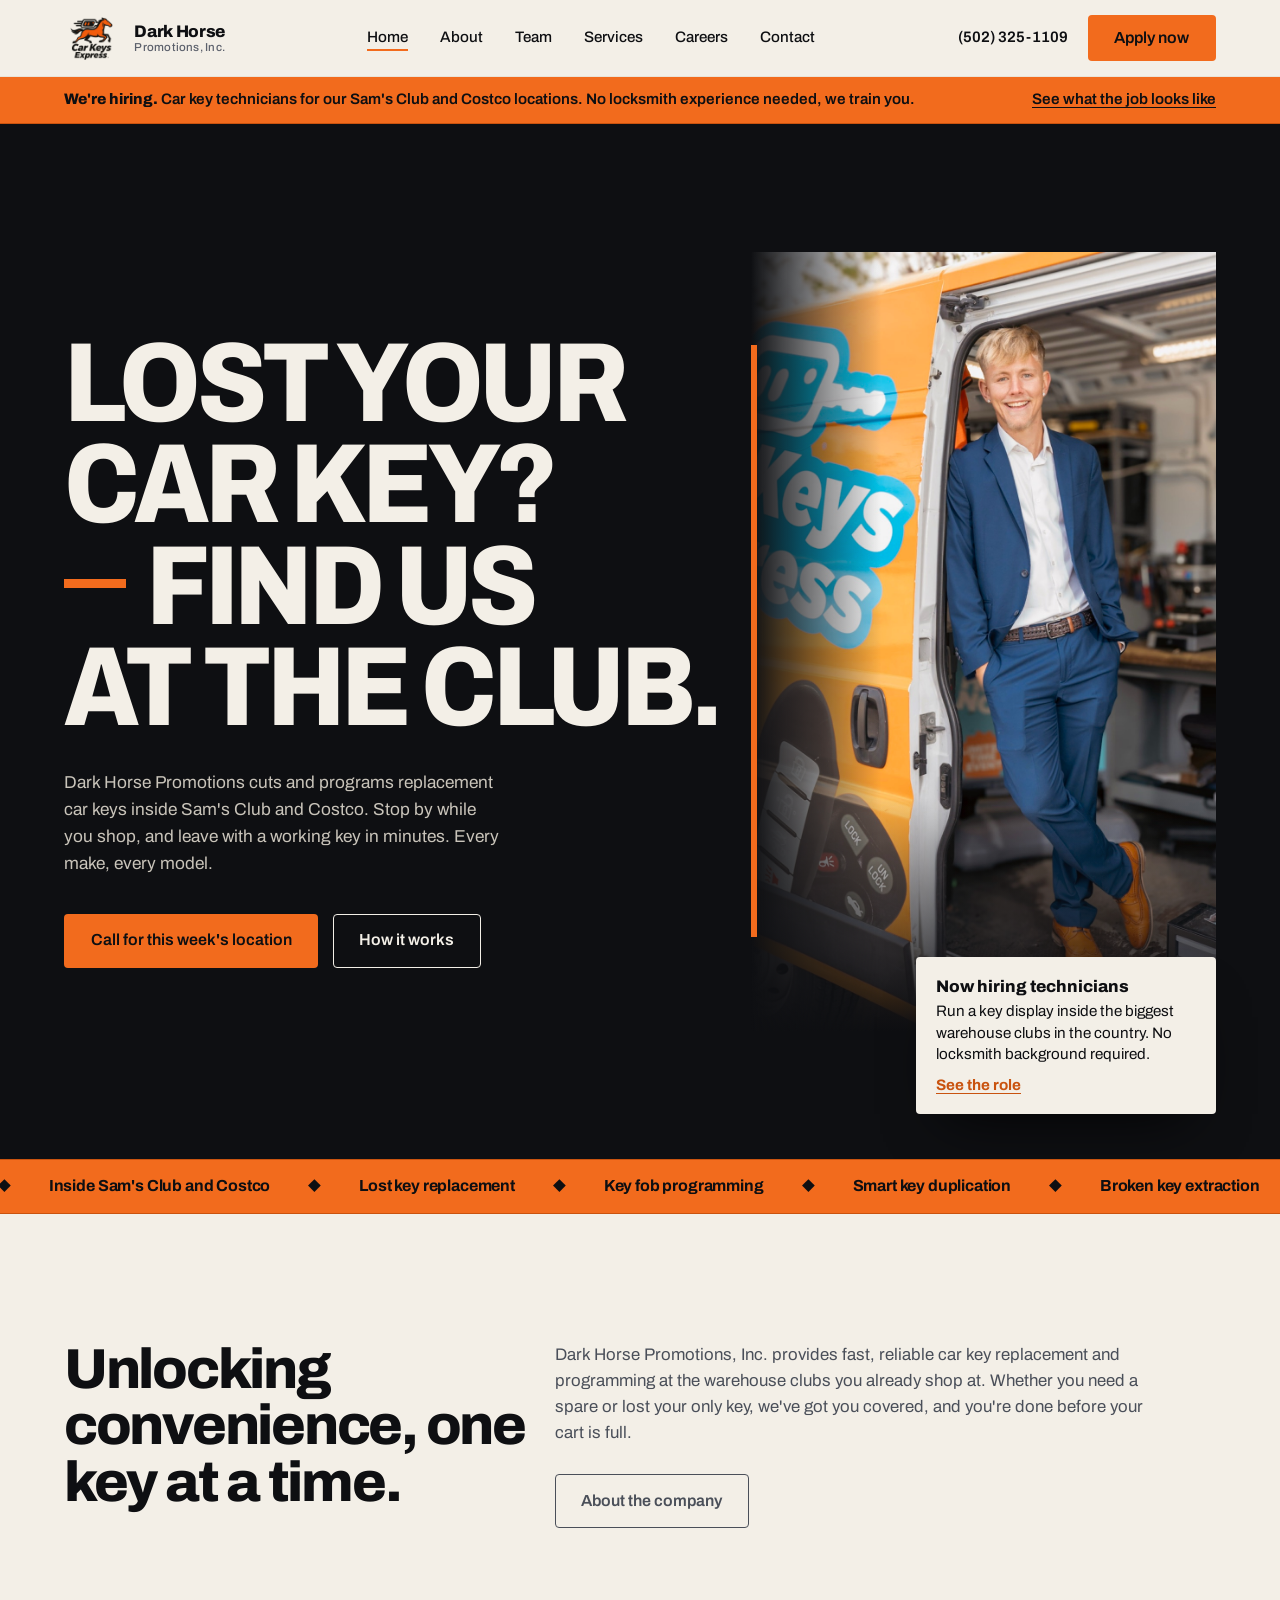
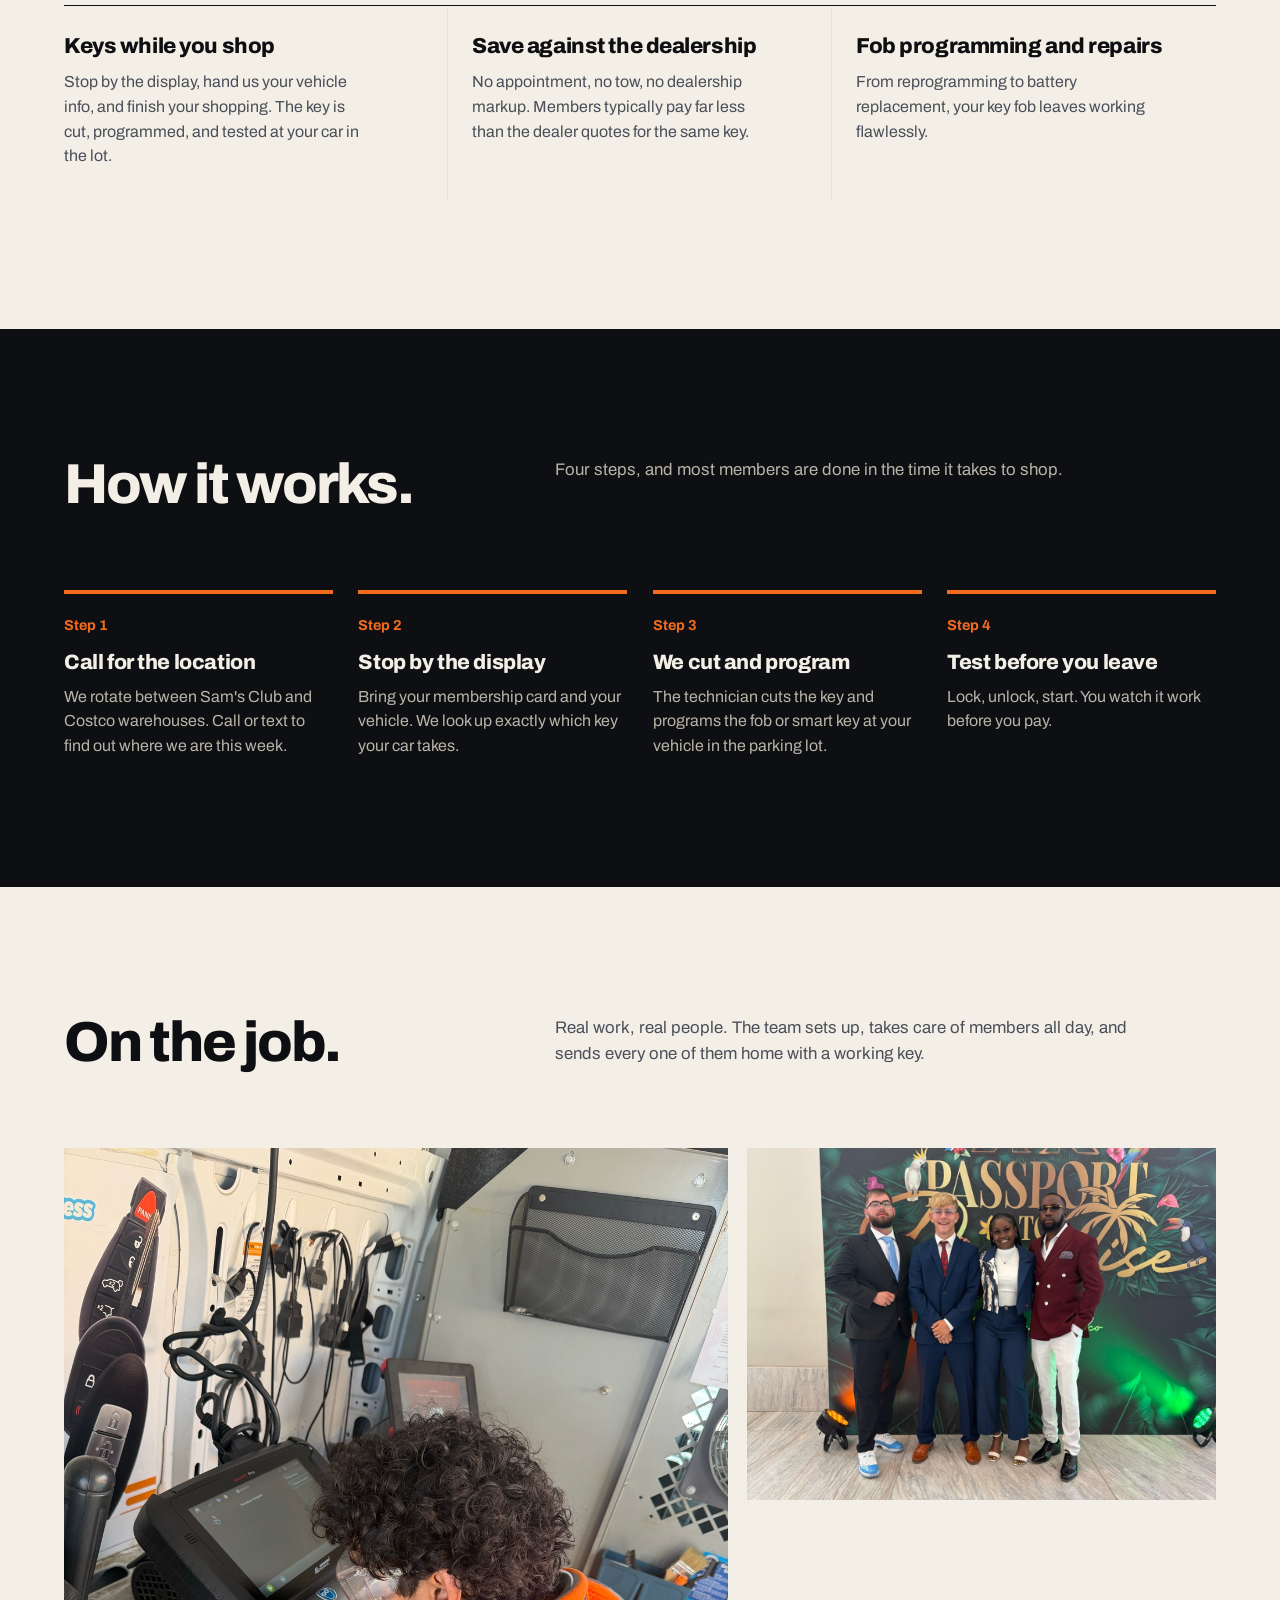
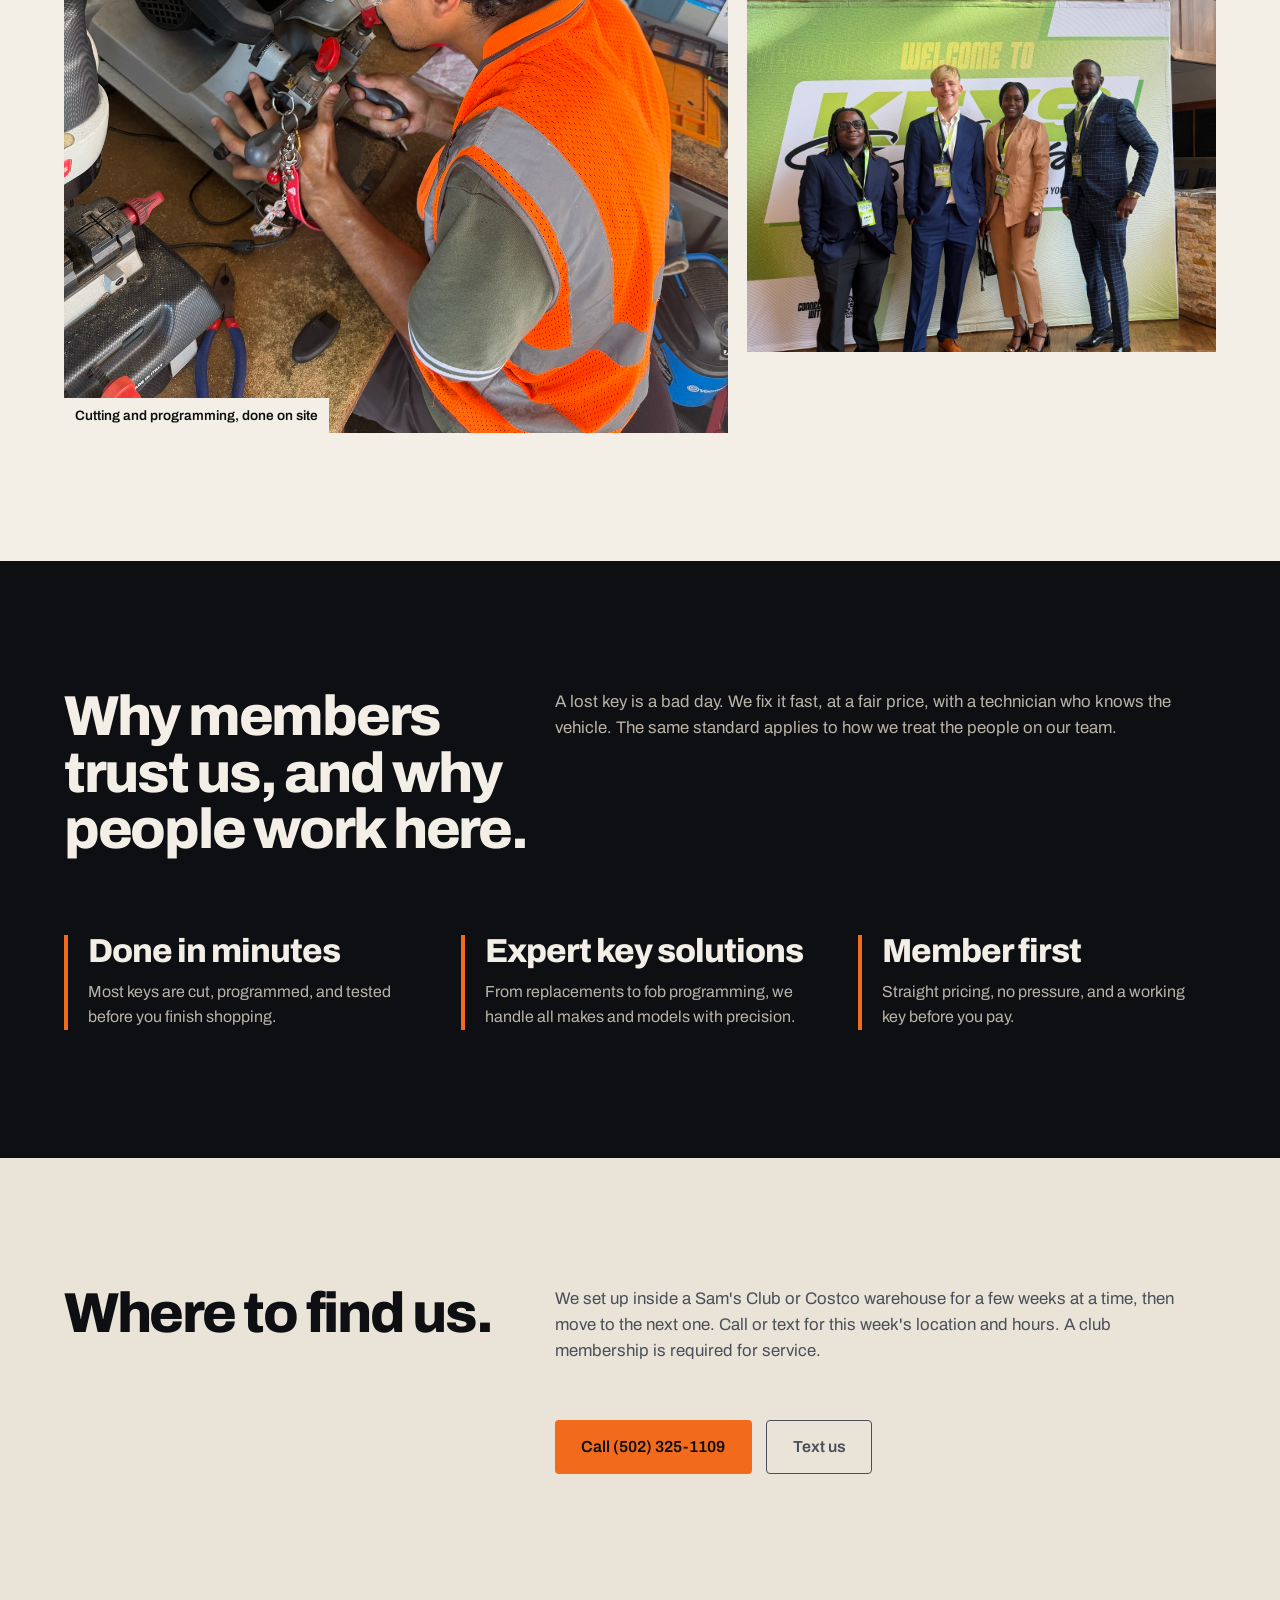
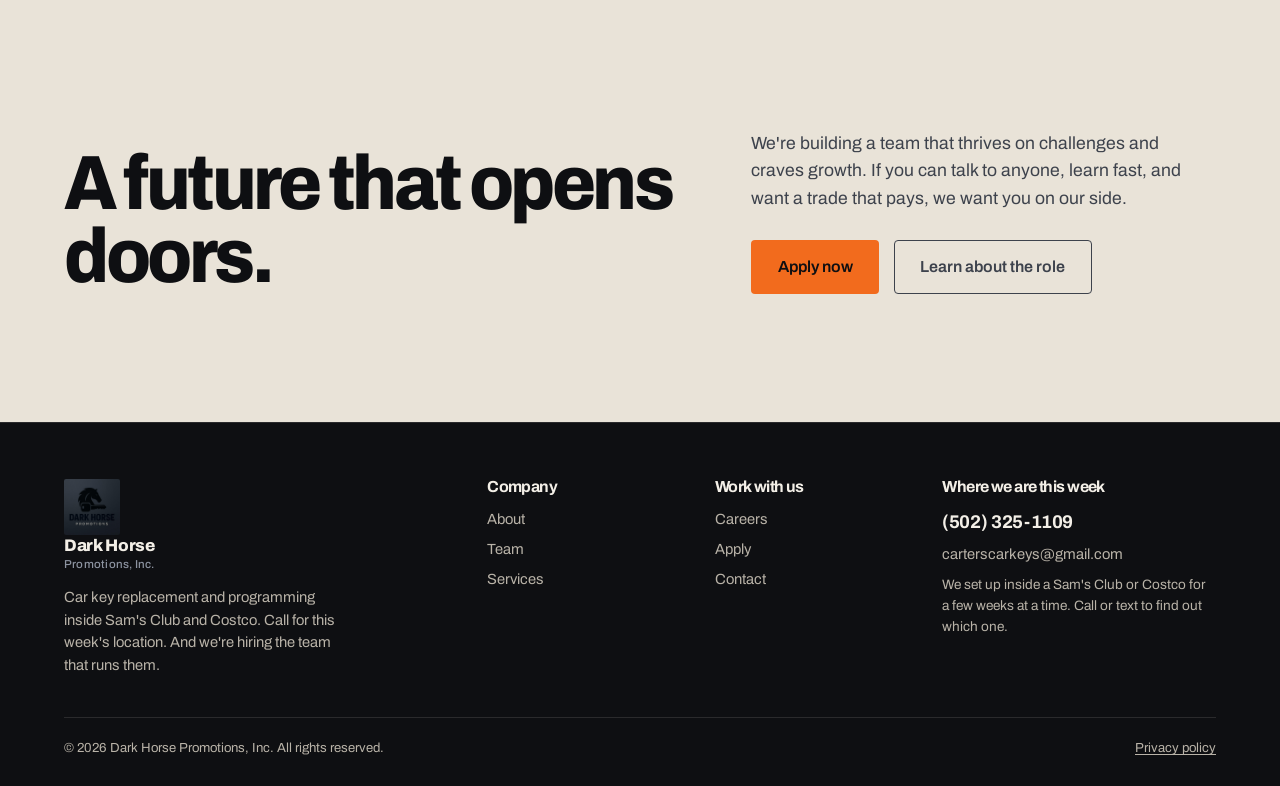
==== commit 5572cfd0: "Rewrite for warehouse-club model: find us at Sam's Club/Costco, call for location, new phone, career" ====
--- a/index.html
+++ b/index.html
@@ -3,11 +3,11 @@
 <head>
 <meta charset="utf-8">
 <meta name="viewport" content="width=device-width, initial-scale=1">
-<title>Dark Horse Promotions, Inc. | Mobile Car Key Service and Careers</title>
-<meta name="description" content="Dark Horse Promotions cuts, replaces, and programs car keys on the spot, wherever you are. We're also hiring mobile car key technicians.">
+<title>Dark Horse Promotions, Inc. | Car Key Replacement at Sam's Club and Costco</title>
+<meta name="description" content="Dark Horse Promotions replaces and programs car keys inside Sam's Club and Costco while you shop. Call for this week's location. We're also hiring technicians.">
 <link rel="canonical" href="https://darkhorsepromotions.com/">
-<meta property="og:title" content="Dark Horse Promotions, Inc. | Mobile Car Key Service and Careers">
-<meta property="og:description" content="Dark Horse Promotions cuts, replaces, and programs car keys on the spot, wherever you are. We're also hiring mobile car key technicians.">
+<meta property="og:title" content="Dark Horse Promotions, Inc. | Car Key Replacement at Sam's Club and Costco">
+<meta property="og:description" content="Dark Horse Promotions replaces and programs car keys inside Sam's Club and Costco while you shop. Call for this week's location. We're also hiring technicians.">
 <meta property="og:image" content="https://darkhorsepromotions.com/img/hero.jpg">
 <meta property="og:type" content="website">
 <link rel="icon" href="/img/logo-horse.jpg">
@@ -33,7 +33,7 @@
       <li><a href="/contact/">Contact</a></li>
     </ul>
     <div class="nav-right">
-      <a class="nav-phone" href="tel:+14092257079">(409) 225-7079</a>
+      <a class="nav-phone" href="tel:+15023251109">(502) 325-1109</a>
       <a class="btn btn-orange" href="/apply/">Apply now</a>
       <button class="menu-btn" aria-label="Menu" aria-expanded="false" aria-controls="nav-links" onclick="var h=document.getElementById('header');var o=h.classList.toggle('open');this.setAttribute('aria-expanded',o)">
         <svg viewBox="0 0 24 24" fill="none" stroke="currentColor" stroke-width="2" stroke-linecap="round"><path d="M4 7h16M4 12h16M4 17h16"/></svg>
@@ -42,7 +42,7 @@
   </nav>
 </header>
 <div class="hiring">
-  <span><b>We're hiring.</b> Mobile car key technicians, no locksmith experience needed. We train you on the road.</span>
+  <span><b>We're hiring.</b> Car key technicians for our Sam's Club and Costco locations. No locksmith experience needed, we train you.</span>
   <a href="/careers/">See what the job looks like</a>
 </div>
 <main id="main">
@@ -52,60 +52,57 @@
     <h1>
       <span>Lost your</span>
       <span>car key?</span>
-      <span><i class="rule" aria-hidden="true"></i>We come</span>
-      <span>to you.</span>
+      <span><i class="rule" aria-hidden="true"></i>Find us</span>
+      <span>at the club.</span>
     </h1>
-    <p>Dark Horse Promotions cuts, replaces, and programs car keys on the spot, wherever you're stranded. Every make, every model, same day.</p>
+    <p>Dark Horse Promotions cuts and programs replacement car keys inside Sam's Club and Costco. Stop by while you shop, and leave with a working key in minutes. Every make, every model.</p>
     <div class="hero-actions">
-      <a class="btn btn-orange" href="/contact/">Request service</a>
-      <a class="btn btn-line" href="/services/">What we do</a>
+      <a class="btn btn-orange" href="tel:+15023251109">Call for this week's location</a>
+      <a class="btn btn-line" href="/services/">How it works</a>
     </div>
   </div>
   <div class="hero-photo">
-    <img src="/img/hero.jpg" alt="Carter Bolser standing in the door of the Dark Horse Promotions mobile key van" fetchpriority="high">
+    <img src="/img/hero.jpg" alt="Carter Bolser standing in the door of the Dark Horse Promotions key service van" fetchpriority="high">
   </div>
   <aside class="hero-note">
     <b>Now hiring technicians</b>
-    Drive, learn a real trade, and get paid to keep people moving. No locksmith background required.
+    Run a key display inside the biggest warehouse clubs in the country. No locksmith background required.
     <a href="/careers/">See the role</a>
   </aside>
 </section>
-<div class="marquee" aria-hidden="true"><div class="marquee-track"><span>Lost key replacement</span><span>Key fob programming</span><span>Smart key duplication</span><span>Broken key extraction</span><span>Ignition repair</span><span>Fob batteries</span><span>Emergency lockouts</span><span>All makes and models</span><span class="dup">Lost key replacement</span><span class="dup">Key fob programming</span><span class="dup">Smart key duplication</span><span class="dup">Broken key extraction</span><span class="dup">Ignition repair</span><span class="dup">Fob batteries</span><span class="dup">Emergency lockouts</span><span class="dup">All makes and models</span></div></div>
+<div class="marquee" aria-hidden="true"><div class="marquee-track"><span>Inside Sam's Club and Costco</span><span>Lost key replacement</span><span>Key fob programming</span><span>Smart key duplication</span><span>Broken key extraction</span><span>Fob batteries</span><span>Done in minutes while you shop</span><span>All makes and models</span><span class="dup">Inside Sam's Club and Costco</span><span class="dup">Lost key replacement</span><span class="dup">Key fob programming</span><span class="dup">Smart key duplication</span><span class="dup">Broken key extraction</span><span class="dup">Fob batteries</span><span class="dup">Done in minutes while you shop</span><span class="dup">All makes and models</span></div></div>
 <section class="light pad">
   <div class="grid">
     <h2 class="section-title">Unlocking convenience, one key at a time.</h2>
     <div class="section-body">
-      <p>Dark Horse Promotions, Inc. provides fast, reliable mobile car key solutions. Whether you need a key replacement or advanced programming, we've got you covered, and we do it where your car is parked.</p>
+      <p>Dark Horse Promotions, Inc. provides fast, reliable car key replacement and programming at the warehouse clubs you already shop at. Whether you need a spare or lost your only key, we've got you covered, and you're done before your cart is full.</p>
       <a class="btn btn-line" href="/about/">About the company</a>
     </div>
     <ul class="statements">
-      <li><h3>Convenient key replacements</h3><p>Lost or broken key? We cut and program a new one wherever you are, so you're not waiting on a tow or a dealership appointment.</p></li>
-      <li><h3>Cost-effective rates</h3><p>Mobile service saves you more than most dealerships charge. Expert work at a fraction of the cost.</p></li>
-      <li><h3>Fob programming and repairs</h3><p>From reprogramming to battery replacement, your key fob leaves working flawlessly so you can get back on the road.</p></li>
+      <li><h3>Keys while you shop</h3><p>Stop by the display, hand us your vehicle info, and finish your shopping. The key is cut, programmed, and tested at your car in the lot.</p></li>
+      <li><h3>Save against the dealership</h3><p>No appointment, no tow, no dealership markup. Members typically pay far less than the dealer quotes for the same key.</p></li>
+      <li><h3>Fob programming and repairs</h3><p>From reprogramming to battery replacement, your key fob leaves working flawlessly.</p></li>
     </ul>
   </div>
 </section>
 <section class="dark pad">
   <div class="grid">
-    <h2 class="section-title">Everything your key needs, on site.</h2>
-    <div class="section-body">
-      <p>A fully equipped mobile workshop pulls up to you. Cutting, programming, and repairs are all done on the spot, usually the same day you call.</p>
-      <a class="btn btn-line" href="/services/">All services</a>
-    </div>
-    <ul class="list">
-      <li><h3>Lost key replacement</h3><p>No original needed. We cut a new key from your vehicle's specification and program it to the car.</p></li>
-      <li><h3>Key fob and smart key programming</h3><p>Push-to-start, proximity, and remote fobs for domestic and import vehicles.</p></li>
-      <li><h3>Broken key extraction and ignition repair</h3><p>Snapped keys pulled from doors and ignitions, and worn ignitions repaired in place.</p></li>
-      <li><h3>Emergency lockouts</h3><p>Locked out with the keys inside? We open the vehicle without damage.</p></li>
-    </ul>
+    <h2 class="section-title">How it works.</h2>
+    <p class="section-body">Four steps, and most members are done in the time it takes to shop.</p>
+    <ol class="steps">
+      <li><div class="n">Step 1</div><h3>Call for the location</h3><p>We rotate between Sam's Club and Costco warehouses. Call or text to find out where we are this week.</p></li>
+      <li><div class="n">Step 2</div><h3>Stop by the display</h3><p>Bring your membership card and your vehicle. We look up exactly which key your car takes.</p></li>
+      <li><div class="n">Step 3</div><h3>We cut and program</h3><p>The technician cuts the key and programs the fob or smart key at your vehicle in the parking lot.</p></li>
+      <li><div class="n">Step 4</div><h3>Test before you leave</h3><p>Lock, unlock, start. You watch it work before you pay.</p></li>
+    </ol>
   </div>
 </section>
 <section class="light pad">
   <div class="grid">
     <h2 class="section-title">On the job.</h2>
-    <p class="section-body">Real work, real people. The team shows up in the van, does the job right, and leaves you holding a working key.</p>
+    <p class="section-body">Real work, real people. The team sets up, takes care of members all day, and sends every one of them home with a working key.</p>
     <div class="photos">
-      <figure class="big"><img src="/img/p2.jpg" alt="Technician programming a key at the bench inside the van"><figcaption>Cutting and programming, done in the van</figcaption></figure>
+      <figure class="big"><img src="/img/p2.jpg" alt="Technician programming a key at the equipment bench"><figcaption>Cutting and programming, done on site</figcaption></figure>
       <figure class="a"><img src="/img/p1.jpg" alt="The Dark Horse Promotions team at an industry event"></figure>
       <figure class="b"><img src="/img/p3.jpg" alt="The team at a trade show"></figure>
     </div>
@@ -113,20 +110,32 @@
 </section>
 <section class="dark pad">
   <div class="grid">
-    <h2 class="section-title">Why people call us, and why people work here.</h2>
-    <p class="section-body">When you're stranded, you need a car key service that shows up fast and gets it right the first time. The same standard applies to how we treat the people on our team.</p>
+    <h2 class="section-title">Why members trust us, and why people work here.</h2>
+    <p class="section-body">A lost key is a bad day. We fix it fast, at a fair price, with a technician who knows the vehicle. The same standard applies to how we treat the people on our team.</p>
     <ul class="claims">
-      <li><h3>Rapid mobile response</h3><p>We come to you, wherever you may be, so you're never stranded for long.</p></li>
+      <li><h3>Done in minutes</h3><p>Most keys are cut, programmed, and tested before you finish shopping.</p></li>
       <li><h3>Expert key solutions</h3><p>From replacements to fob programming, we handle all makes and models with precision.</p></li>
-      <li><h3>Customer first</h3><p>We prioritize convenience and security because your time and satisfaction matter.</p></li>
+      <li><h3>Member first</h3><p>Straight pricing, no pressure, and a working key before you pay.</p></li>
     </ul>
+  </div>
+</section>
+<section class="light-2 pad" id="find-us">
+  <div class="grid">
+    <h2 class="section-title">Where to find us.</h2>
+    <div class="section-body">
+      <p>We set up inside a Sam's Club or Costco warehouse for a few weeks at a time, then move to the next one. Call or text for this week's location and hours. A club membership is required for service.</p>
+      <div style="display:flex;gap:.9rem;flex-wrap:wrap;margin-top:1.75rem">
+        <a class="btn btn-orange" href="tel:+15023251109">Call (502) 325-1109</a>
+        <a class="btn btn-line" href="sms:+15023251109">Text us</a>
+      </div>
+    </div>
   </div>
 </section>
 <section class="careers-band pad">
   <div class="grid">
     <h2>A future that opens doors.</h2>
     <div class="aside">
-      <p>We're building a team that thrives on challenges and craves growth. If you're ready to roll up your sleeves and make an impact in a fast-paced industry, we want you on our side.</p>
+      <p>We're building a team that thrives on challenges and craves growth. If you can talk to anyone, learn fast, and want a trade that pays, we want you on our side.</p>
       <div class="actions">
         <a class="btn btn-orange" href="/apply/">Apply now</a>
         <a class="btn btn-line" href="/careers/">Learn about the role</a>
@@ -139,7 +148,7 @@
   <div class="foot">
     <div>
       <a class="brand" href="/"><img src="/img/logo-dark.jpg" alt=""><span class="brand-name">Dark Horse<small>Promotions, Inc.</small></span></a>
-      <p>Mobile car key replacement, programming, and repair. We come to you. And we're building a team that does the same.</p>
+      <p>Car key replacement and programming inside Sam's Club and Costco. Call for this week's location. And we're hiring the team that runs them.</p>
     </div>
     <div>
       <h4>Company</h4>
@@ -154,9 +163,10 @@
       <a href="/contact/">Contact</a>
     </div>
     <div>
-      <h4>Reach Carter</h4>
-      <a class="big-link" href="tel:+14092257079">(409) 225-7079</a>
+      <h4>Where we are this week</h4>
+      <a class="big-link" href="tel:+15023251109">(502) 325-1109</a>
       <a href="mailto:carterscarkeys@gmail.com">carterscarkeys@gmail.com</a>
+      <p style="margin-top:.5rem;font-size:.85rem">We set up inside a Sam's Club or Costco for a few weeks at a time. Call or text to find out which one.</p>
     </div>
   </div>
   <div class="copy">
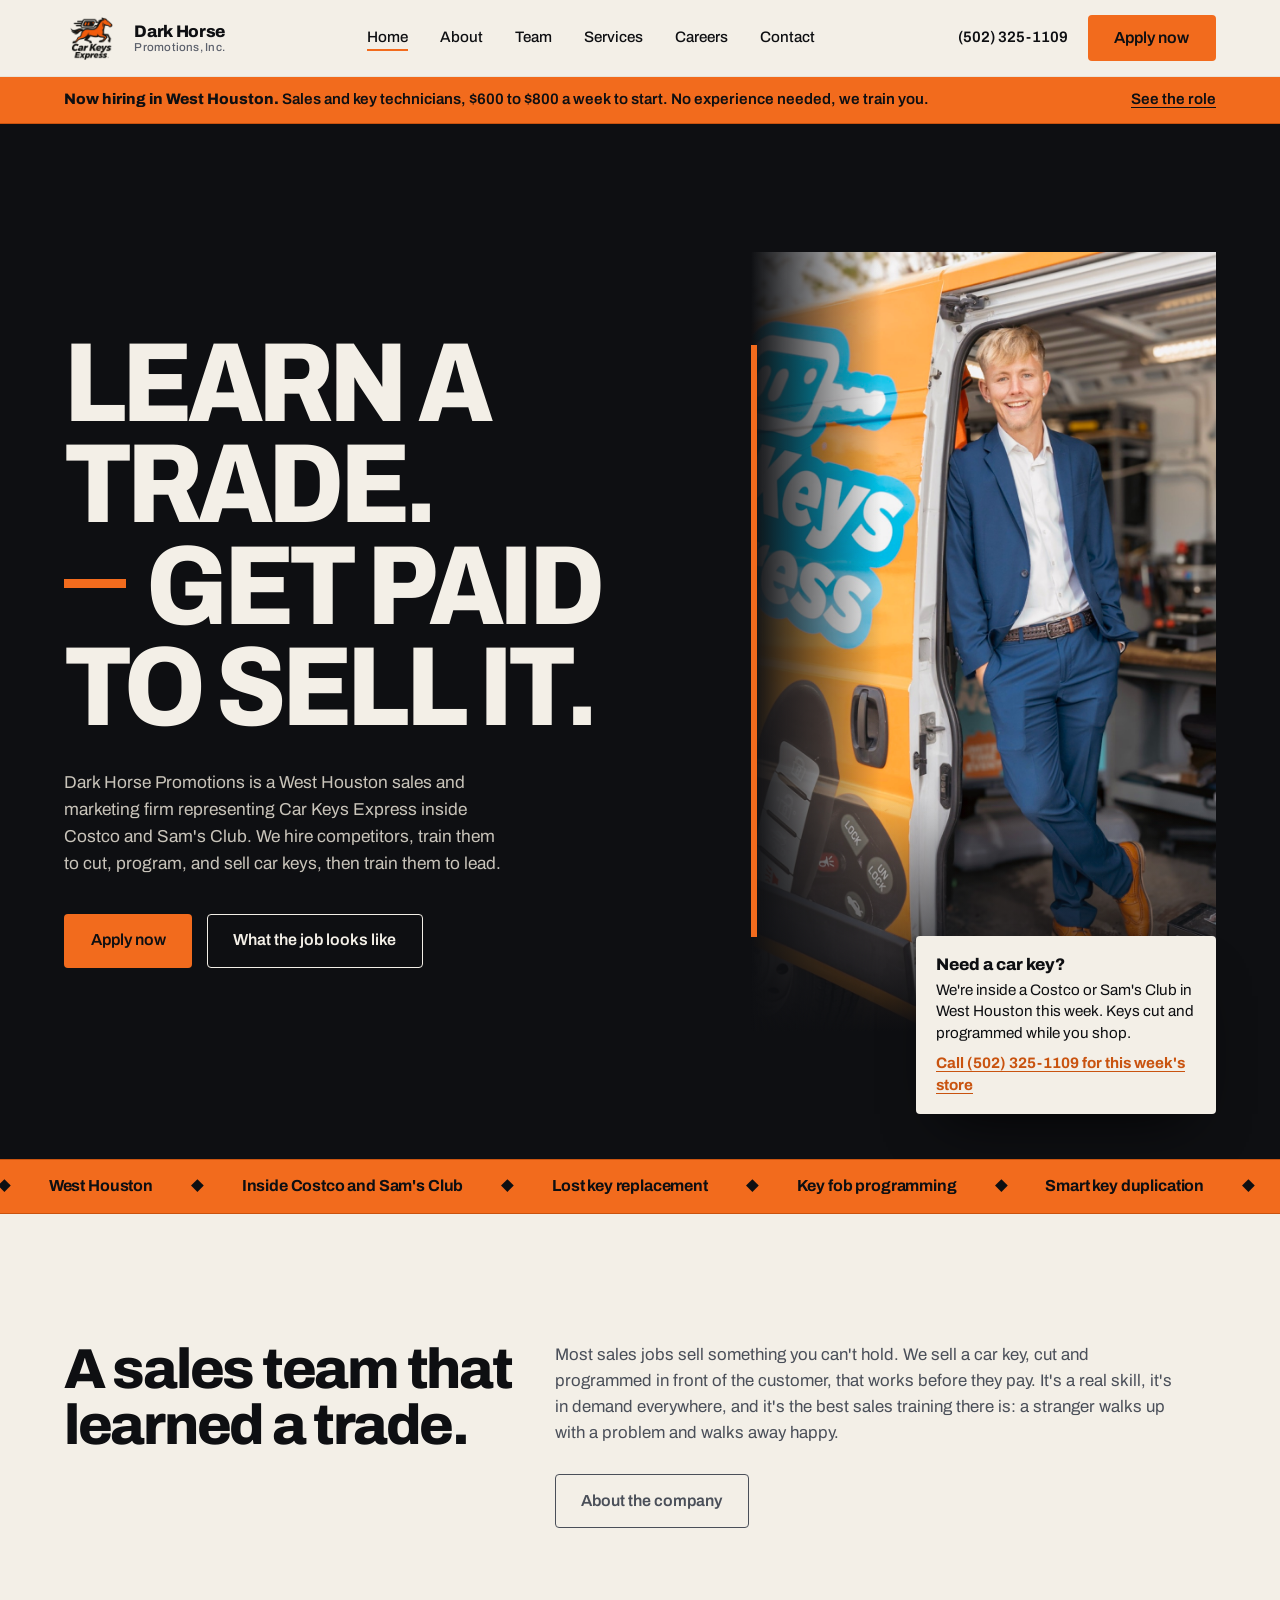
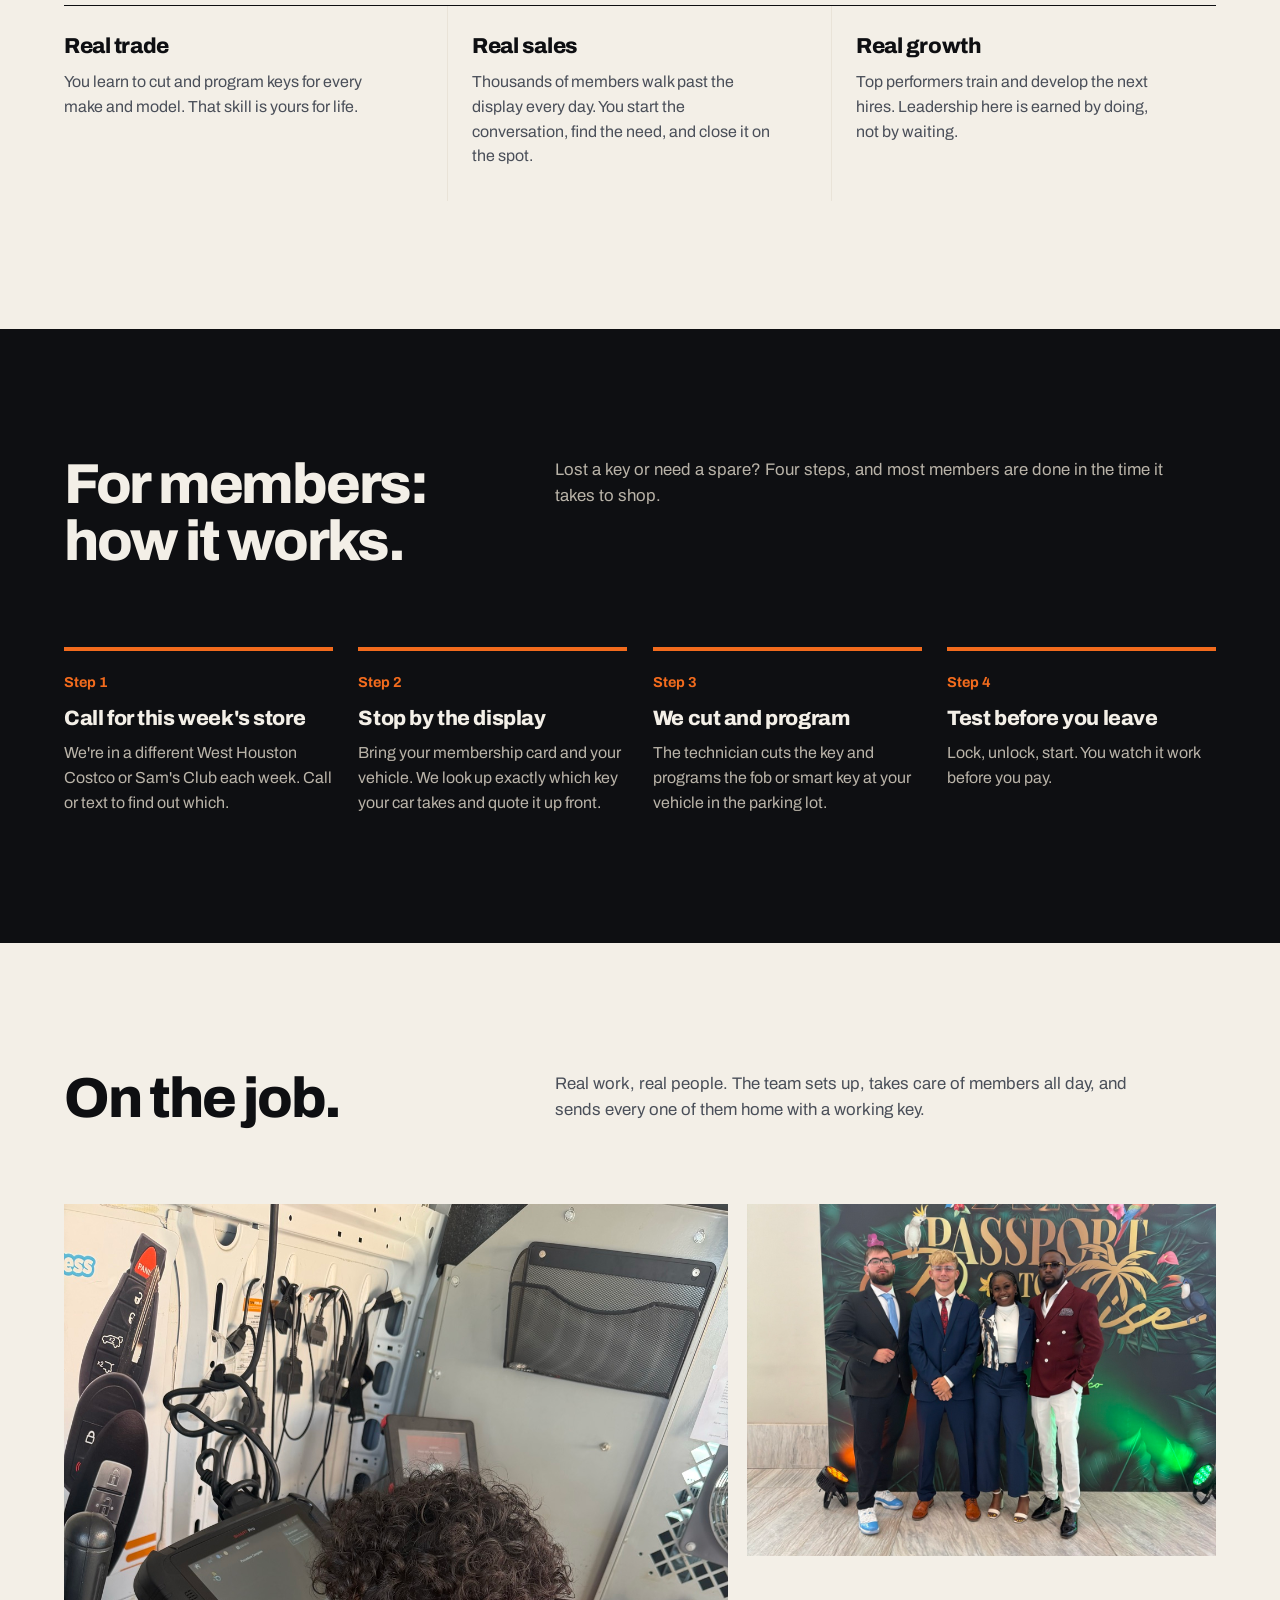
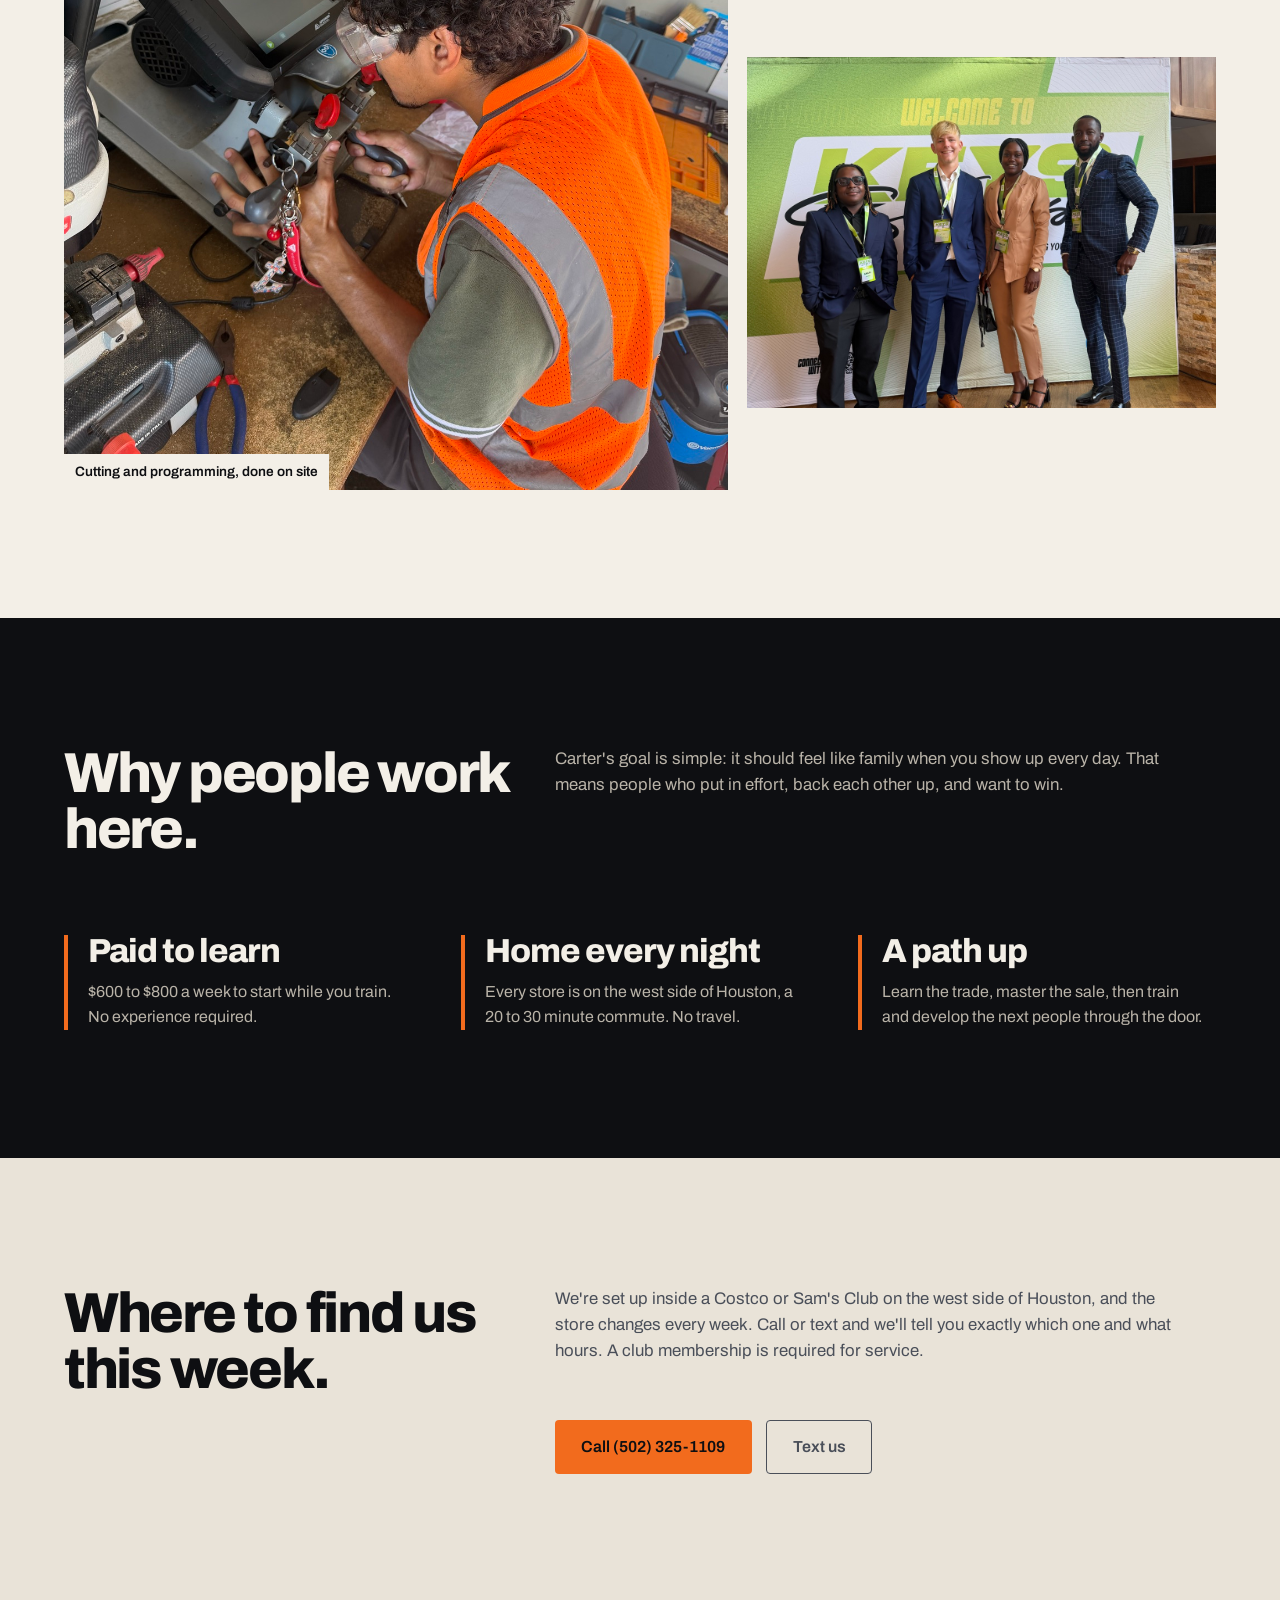
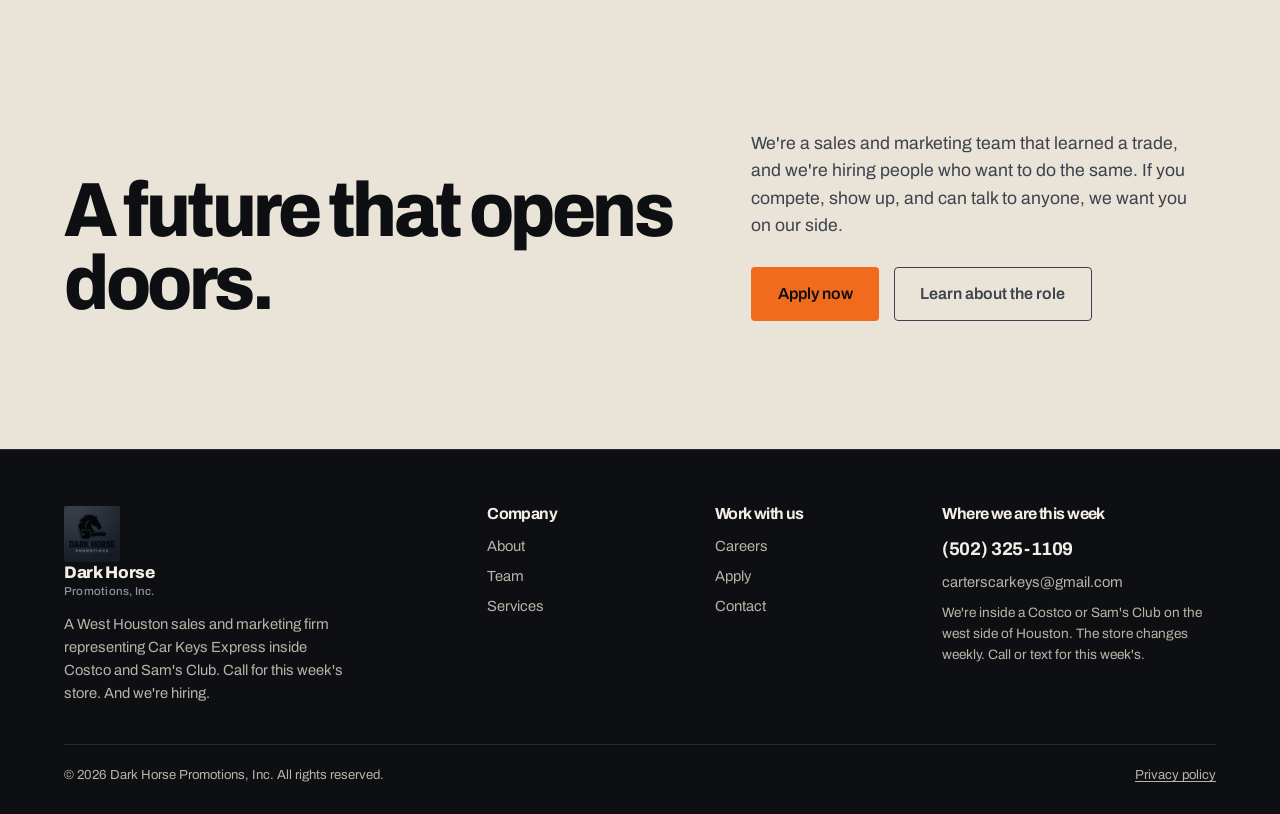
==== commit a902276c: "Carter's answers: recruiting-first home, West Houston, Car Keys Express named, pay range, real bio a" ====
--- a/index.html
+++ b/index.html
@@ -3,11 +3,11 @@
 <head>
 <meta charset="utf-8">
 <meta name="viewport" content="width=device-width, initial-scale=1">
-<title>Dark Horse Promotions, Inc. | Car Key Replacement at Sam's Club and Costco</title>
-<meta name="description" content="Dark Horse Promotions replaces and programs car keys inside Sam's Club and Costco while you shop. Call for this week's location. We're also hiring technicians.">
+<title>Dark Horse Promotions, Inc. | West Houston Sales Team and Car Key Service</title>
+<meta name="description" content="Dark Horse Promotions is a West Houston sales and marketing firm representing Car Keys Express inside Costco and Sam's Club. Now hiring. Need a key? Call for this week's store.">
 <link rel="canonical" href="https://darkhorsepromotions.com/">
-<meta property="og:title" content="Dark Horse Promotions, Inc. | Car Key Replacement at Sam's Club and Costco">
-<meta property="og:description" content="Dark Horse Promotions replaces and programs car keys inside Sam's Club and Costco while you shop. Call for this week's location. We're also hiring technicians.">
+<meta property="og:title" content="Dark Horse Promotions, Inc. | West Houston Sales Team and Car Key Service">
+<meta property="og:description" content="Dark Horse Promotions is a West Houston sales and marketing firm representing Car Keys Express inside Costco and Sam's Club. Now hiring. Need a key? Call for this week's store.">
 <meta property="og:image" content="https://darkhorsepromotions.com/img/hero.jpg">
 <meta property="og:type" content="website">
 <link rel="icon" href="/img/logo-horse.jpg">
@@ -42,56 +42,55 @@
   </nav>
 </header>
 <div class="hiring">
-  <span><b>We're hiring.</b> Car key technicians for our Sam's Club and Costco locations. No locksmith experience needed, we train you.</span>
-  <a href="/careers/">See what the job looks like</a>
+  <span><b>Now hiring in West Houston.</b> Sales and key technicians, $600 to $800 a week to start. No experience needed, we train you.</span>
+  <a href="/careers/">See the role</a>
 </div>
 <main id="main">
 
 <section class="hero pad">
   <div class="hero-copy">
     <h1>
-      <span>Lost your</span>
-      <span>car key?</span>
-      <span><i class="rule" aria-hidden="true"></i>Find us</span>
-      <span>at the club.</span>
+      <span>Learn a trade.</span>
+      <span><i class="rule" aria-hidden="true"></i>Get paid</span>
+      <span>to sell it.</span>
     </h1>
-    <p>Dark Horse Promotions cuts and programs replacement car keys inside Sam's Club and Costco. Stop by while you shop, and leave with a working key in minutes. Every make, every model.</p>
+    <p>Dark Horse Promotions is a West Houston sales and marketing firm representing Car Keys Express inside Costco and Sam's Club. We hire competitors, train them to cut, program, and sell car keys, then train them to lead.</p>
     <div class="hero-actions">
-      <a class="btn btn-orange" href="tel:+15023251109">Call for this week's location</a>
-      <a class="btn btn-line" href="/services/">How it works</a>
+      <a class="btn btn-orange" href="/apply/">Apply now</a>
+      <a class="btn btn-line" href="/careers/">What the job looks like</a>
     </div>
   </div>
   <div class="hero-photo">
-    <img src="/img/hero.jpg" alt="Carter Bolser standing in the door of the Dark Horse Promotions key service van" fetchpriority="high">
+    <img src="/img/hero.jpg" alt="Carter Bolser, owner of Dark Horse Promotions" fetchpriority="high">
   </div>
   <aside class="hero-note">
-    <b>Now hiring technicians</b>
-    Run a key display inside the biggest warehouse clubs in the country. No locksmith background required.
-    <a href="/careers/">See the role</a>
+    <b>Need a car key?</b>
+    We're inside a Costco or Sam's Club in West Houston this week. Keys cut and programmed while you shop.
+    <a href="tel:+15023251109">Call (502) 325-1109 for this week's store</a>
   </aside>
 </section>
-<div class="marquee" aria-hidden="true"><div class="marquee-track"><span>Inside Sam's Club and Costco</span><span>Lost key replacement</span><span>Key fob programming</span><span>Smart key duplication</span><span>Broken key extraction</span><span>Fob batteries</span><span>Done in minutes while you shop</span><span>All makes and models</span><span class="dup">Inside Sam's Club and Costco</span><span class="dup">Lost key replacement</span><span class="dup">Key fob programming</span><span class="dup">Smart key duplication</span><span class="dup">Broken key extraction</span><span class="dup">Fob batteries</span><span class="dup">Done in minutes while you shop</span><span class="dup">All makes and models</span></div></div>
+<div class="marquee" aria-hidden="true"><div class="marquee-track"><span>West Houston</span><span>Inside Costco and Sam's Club</span><span>Lost key replacement</span><span>Key fob programming</span><span>Smart key duplication</span><span>Broken key extraction</span><span>Fob batteries</span><span>Done in minutes while you shop</span><span>All makes and models</span><span>Now hiring</span><span class="dup">West Houston</span><span class="dup">Inside Costco and Sam's Club</span><span class="dup">Lost key replacement</span><span class="dup">Key fob programming</span><span class="dup">Smart key duplication</span><span class="dup">Broken key extraction</span><span class="dup">Fob batteries</span><span class="dup">Done in minutes while you shop</span><span class="dup">All makes and models</span><span class="dup">Now hiring</span></div></div>
 <section class="light pad">
   <div class="grid">
-    <h2 class="section-title">Unlocking convenience, one key at a time.</h2>
+    <h2 class="section-title">A sales team that learned a trade.</h2>
     <div class="section-body">
-      <p>Dark Horse Promotions, Inc. provides fast, reliable car key replacement and programming at the warehouse clubs you already shop at. Whether you need a spare or lost your only key, we've got you covered, and you're done before your cart is full.</p>
+      <p>Most sales jobs sell something you can't hold. We sell a car key, cut and programmed in front of the customer, that works before they pay. It's a real skill, it's in demand everywhere, and it's the best sales training there is: a stranger walks up with a problem and walks away happy.</p>
       <a class="btn btn-line" href="/about/">About the company</a>
     </div>
     <ul class="statements">
-      <li><h3>Keys while you shop</h3><p>Stop by the display, hand us your vehicle info, and finish your shopping. The key is cut, programmed, and tested at your car in the lot.</p></li>
-      <li><h3>Save against the dealership</h3><p>No appointment, no tow, no dealership markup. Members typically pay far less than the dealer quotes for the same key.</p></li>
-      <li><h3>Fob programming and repairs</h3><p>From reprogramming to battery replacement, your key fob leaves working flawlessly.</p></li>
+      <li><h3>Real trade</h3><p>You learn to cut and program keys for every make and model. That skill is yours for life.</p></li>
+      <li><h3>Real sales</h3><p>Thousands of members walk past the display every day. You start the conversation, find the need, and close it on the spot.</p></li>
+      <li><h3>Real growth</h3><p>Top performers train and develop the next hires. Leadership here is earned by doing, not by waiting.</p></li>
     </ul>
   </div>
 </section>
 <section class="dark pad">
   <div class="grid">
-    <h2 class="section-title">How it works.</h2>
-    <p class="section-body">Four steps, and most members are done in the time it takes to shop.</p>
+    <h2 class="section-title">For members: how it works.</h2>
+    <p class="section-body">Lost a key or need a spare? Four steps, and most members are done in the time it takes to shop.</p>
     <ol class="steps">
-      <li><div class="n">Step 1</div><h3>Call for the location</h3><p>We rotate between Sam's Club and Costco warehouses. Call or text to find out where we are this week.</p></li>
-      <li><div class="n">Step 2</div><h3>Stop by the display</h3><p>Bring your membership card and your vehicle. We look up exactly which key your car takes.</p></li>
+      <li><div class="n">Step 1</div><h3>Call for this week's store</h3><p>We're in a different West Houston Costco or Sam's Club each week. Call or text to find out which.</p></li>
+      <li><div class="n">Step 2</div><h3>Stop by the display</h3><p>Bring your membership card and your vehicle. We look up exactly which key your car takes and quote it up front.</p></li>
       <li><div class="n">Step 3</div><h3>We cut and program</h3><p>The technician cuts the key and programs the fob or smart key at your vehicle in the parking lot.</p></li>
       <li><div class="n">Step 4</div><h3>Test before you leave</h3><p>Lock, unlock, start. You watch it work before you pay.</p></li>
     </ol>
@@ -110,20 +109,20 @@
 </section>
 <section class="dark pad">
   <div class="grid">
-    <h2 class="section-title">Why members trust us, and why people work here.</h2>
-    <p class="section-body">A lost key is a bad day. We fix it fast, at a fair price, with a technician who knows the vehicle. The same standard applies to how we treat the people on our team.</p>
+    <h2 class="section-title">Why people work here.</h2>
+    <p class="section-body">Carter's goal is simple: it should feel like family when you show up every day. That means people who put in effort, back each other up, and want to win.</p>
     <ul class="claims">
-      <li><h3>Done in minutes</h3><p>Most keys are cut, programmed, and tested before you finish shopping.</p></li>
-      <li><h3>Expert key solutions</h3><p>From replacements to fob programming, we handle all makes and models with precision.</p></li>
-      <li><h3>Member first</h3><p>Straight pricing, no pressure, and a working key before you pay.</p></li>
+      <li><h3>Paid to learn</h3><p>$600 to $800 a week to start while you train. No experience required.</p></li>
+      <li><h3>Home every night</h3><p>Every store is on the west side of Houston, a 20 to 30 minute commute. No travel.</p></li>
+      <li><h3>A path up</h3><p>Learn the trade, master the sale, then train and develop the next people through the door.</p></li>
     </ul>
   </div>
 </section>
 <section class="light-2 pad" id="find-us">
   <div class="grid">
-    <h2 class="section-title">Where to find us.</h2>
+    <h2 class="section-title">Where to find us this week.</h2>
     <div class="section-body">
-      <p>We set up inside a Sam's Club or Costco warehouse for a few weeks at a time, then move to the next one. Call or text for this week's location and hours. A club membership is required for service.</p>
+      <p>We're set up inside a Costco or Sam's Club on the west side of Houston, and the store changes every week. Call or text and we'll tell you exactly which one and what hours. A club membership is required for service.</p>
       <div style="display:flex;gap:.9rem;flex-wrap:wrap;margin-top:1.75rem">
         <a class="btn btn-orange" href="tel:+15023251109">Call (502) 325-1109</a>
         <a class="btn btn-line" href="sms:+15023251109">Text us</a>
@@ -135,7 +134,7 @@
   <div class="grid">
     <h2>A future that opens doors.</h2>
     <div class="aside">
-      <p>We're building a team that thrives on challenges and craves growth. If you can talk to anyone, learn fast, and want a trade that pays, we want you on our side.</p>
+      <p>We're a sales and marketing team that learned a trade, and we're hiring people who want to do the same. If you compete, show up, and can talk to anyone, we want you on our side.</p>
       <div class="actions">
         <a class="btn btn-orange" href="/apply/">Apply now</a>
         <a class="btn btn-line" href="/careers/">Learn about the role</a>
@@ -148,7 +147,7 @@
   <div class="foot">
     <div>
       <a class="brand" href="/"><img src="/img/logo-dark.jpg" alt=""><span class="brand-name">Dark Horse<small>Promotions, Inc.</small></span></a>
-      <p>Car key replacement and programming inside Sam's Club and Costco. Call for this week's location. And we're hiring the team that runs them.</p>
+      <p>A West Houston sales and marketing firm representing Car Keys Express inside Costco and Sam's Club. Call for this week's store. And we're hiring.</p>
     </div>
     <div>
       <h4>Company</h4>
@@ -166,7 +165,7 @@
       <h4>Where we are this week</h4>
       <a class="big-link" href="tel:+15023251109">(502) 325-1109</a>
       <a href="mailto:carterscarkeys@gmail.com">carterscarkeys@gmail.com</a>
-      <p style="margin-top:.5rem;font-size:.85rem">We set up inside a Sam's Club or Costco for a few weeks at a time. Call or text to find out which one.</p>
+      <p style="margin-top:.5rem;font-size:.85rem">We're inside a Costco or Sam's Club on the west side of Houston. The store changes weekly. Call or text for this week's.</p>
     </div>
   </div>
   <div class="copy">
--- a/styles.css
+++ b/styles.css
@@ -28,7 +28,7 @@
 .skip{position:absolute;left:-999px;top:8px;background:var(--orange);color:var(--ink);padding:.5rem 1rem;z-index:100}
 .skip:focus{left:8px}
 
-.btn{display:inline-flex;align-items:center;justify-content:center;gap:.6rem;min-height:54px;padding:0 1.6rem;font-weight:600;font-size:1rem;border-radius:4px;border:1.5px solid transparent;cursor:pointer;font-family:inherit;transition:background .18s,color .18s,border-color .18s}
+.btn{white-space:nowrap;display:inline-flex;align-items:center;justify-content:center;gap:.6rem;min-height:54px;padding:0 1.6rem;font-weight:600;font-size:1rem;border-radius:4px;border:1.5px solid transparent;cursor:pointer;font-family:inherit;transition:background .18s,color .18s,border-color .18s}
 .btn-orange{background:var(--orange);color:var(--ink)}
 .btn-orange:hover{background:var(--orange-deep);color:var(--white)}
 .btn-line{border-color:currentColor;background:transparent;color:inherit}
@@ -59,7 +59,7 @@
   .nav-phone{display:none}
   .menu-btn{display:grid;place-items:center}
 }
-@media(max-width:600px){.nav-right .btn{padding:0 1rem;min-height:42px;font-size:.92rem}}
+@media(max-width:600px){.nav-right{gap:.6rem}.nav-right .btn{padding:0 1rem;min-height:42px;font-size:.92rem}.brand{gap:.6rem}.brand img{width:44px;height:44px}.brand-name{font-size:.95rem;white-space:nowrap}.brand-name small{font-size:.66rem}}
 
 /* ---------- hiring strip ---------- */
 .hiring{background:var(--orange);color:var(--ink);display:flex;align-items:center;justify-content:space-between;gap:1rem;padding:.7rem var(--pad);font-weight:600;font-size:.95rem;border-bottom:1px solid var(--orange-deep)}
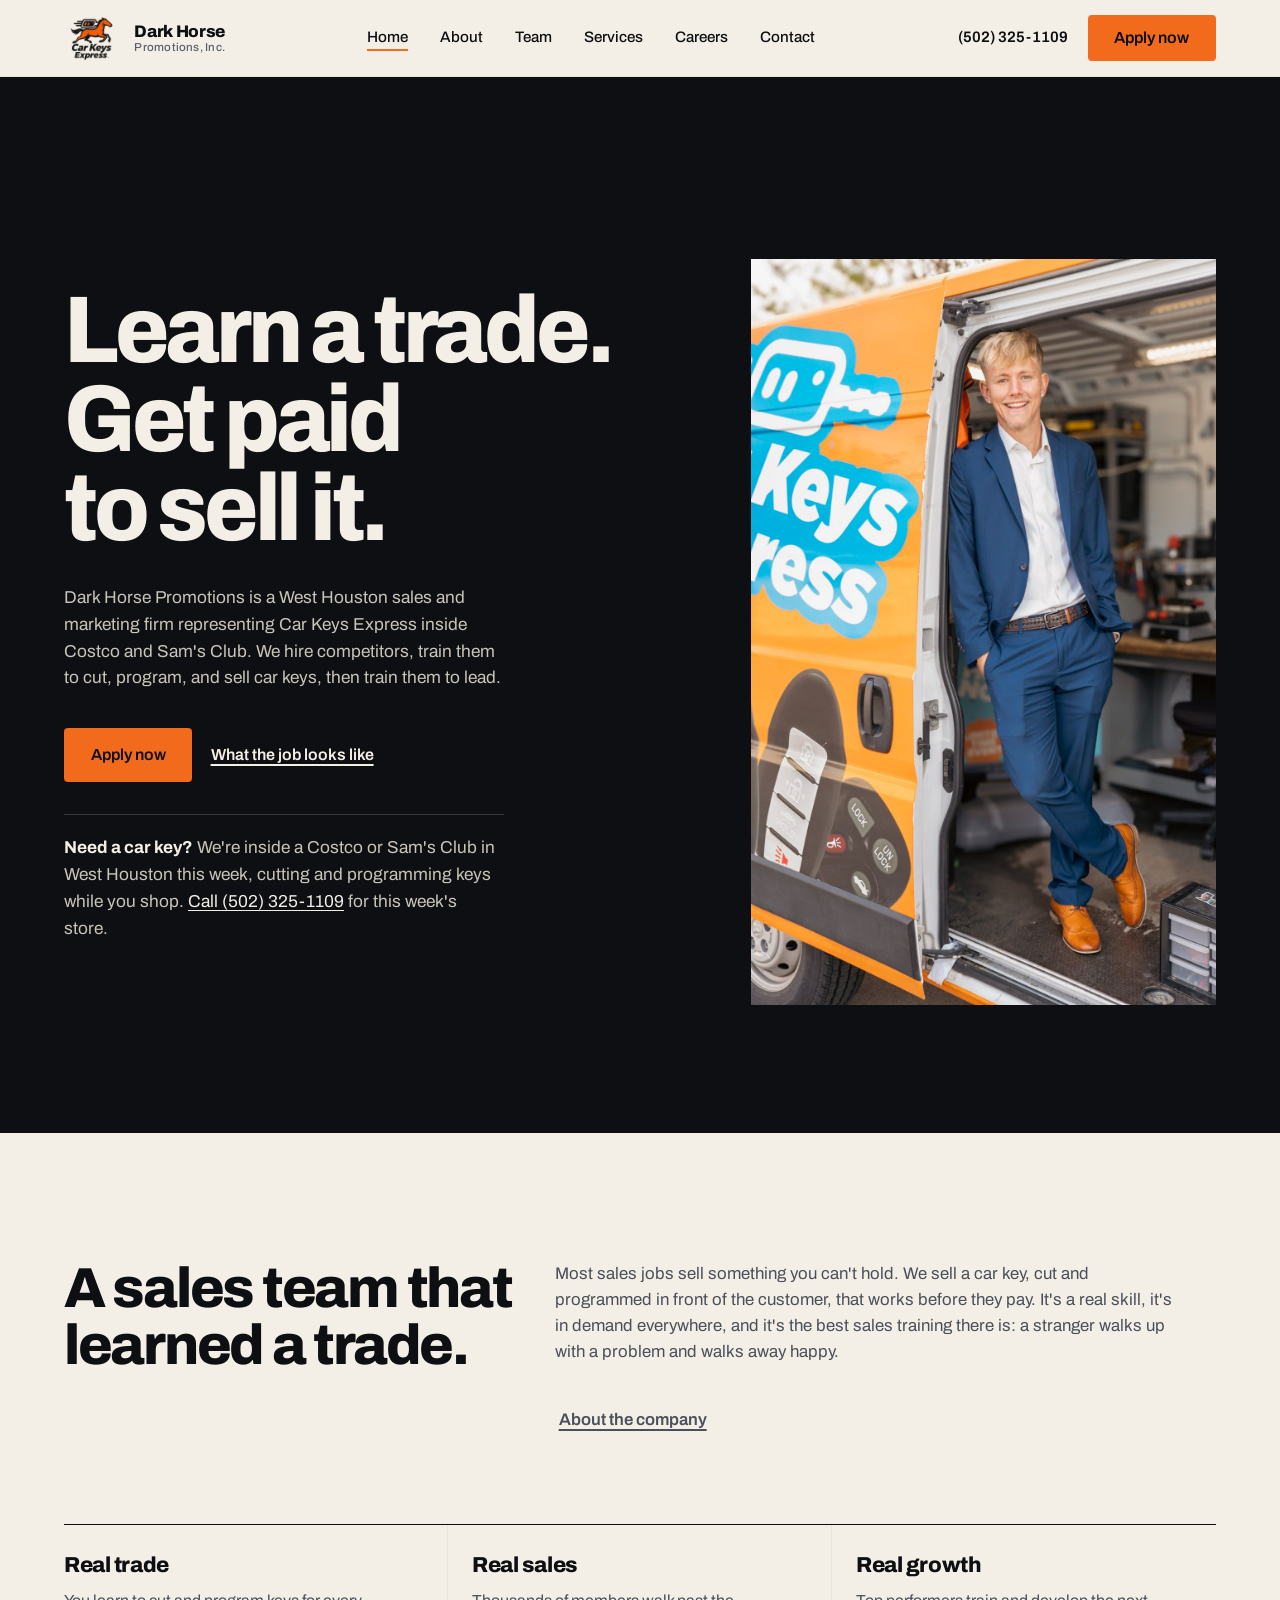
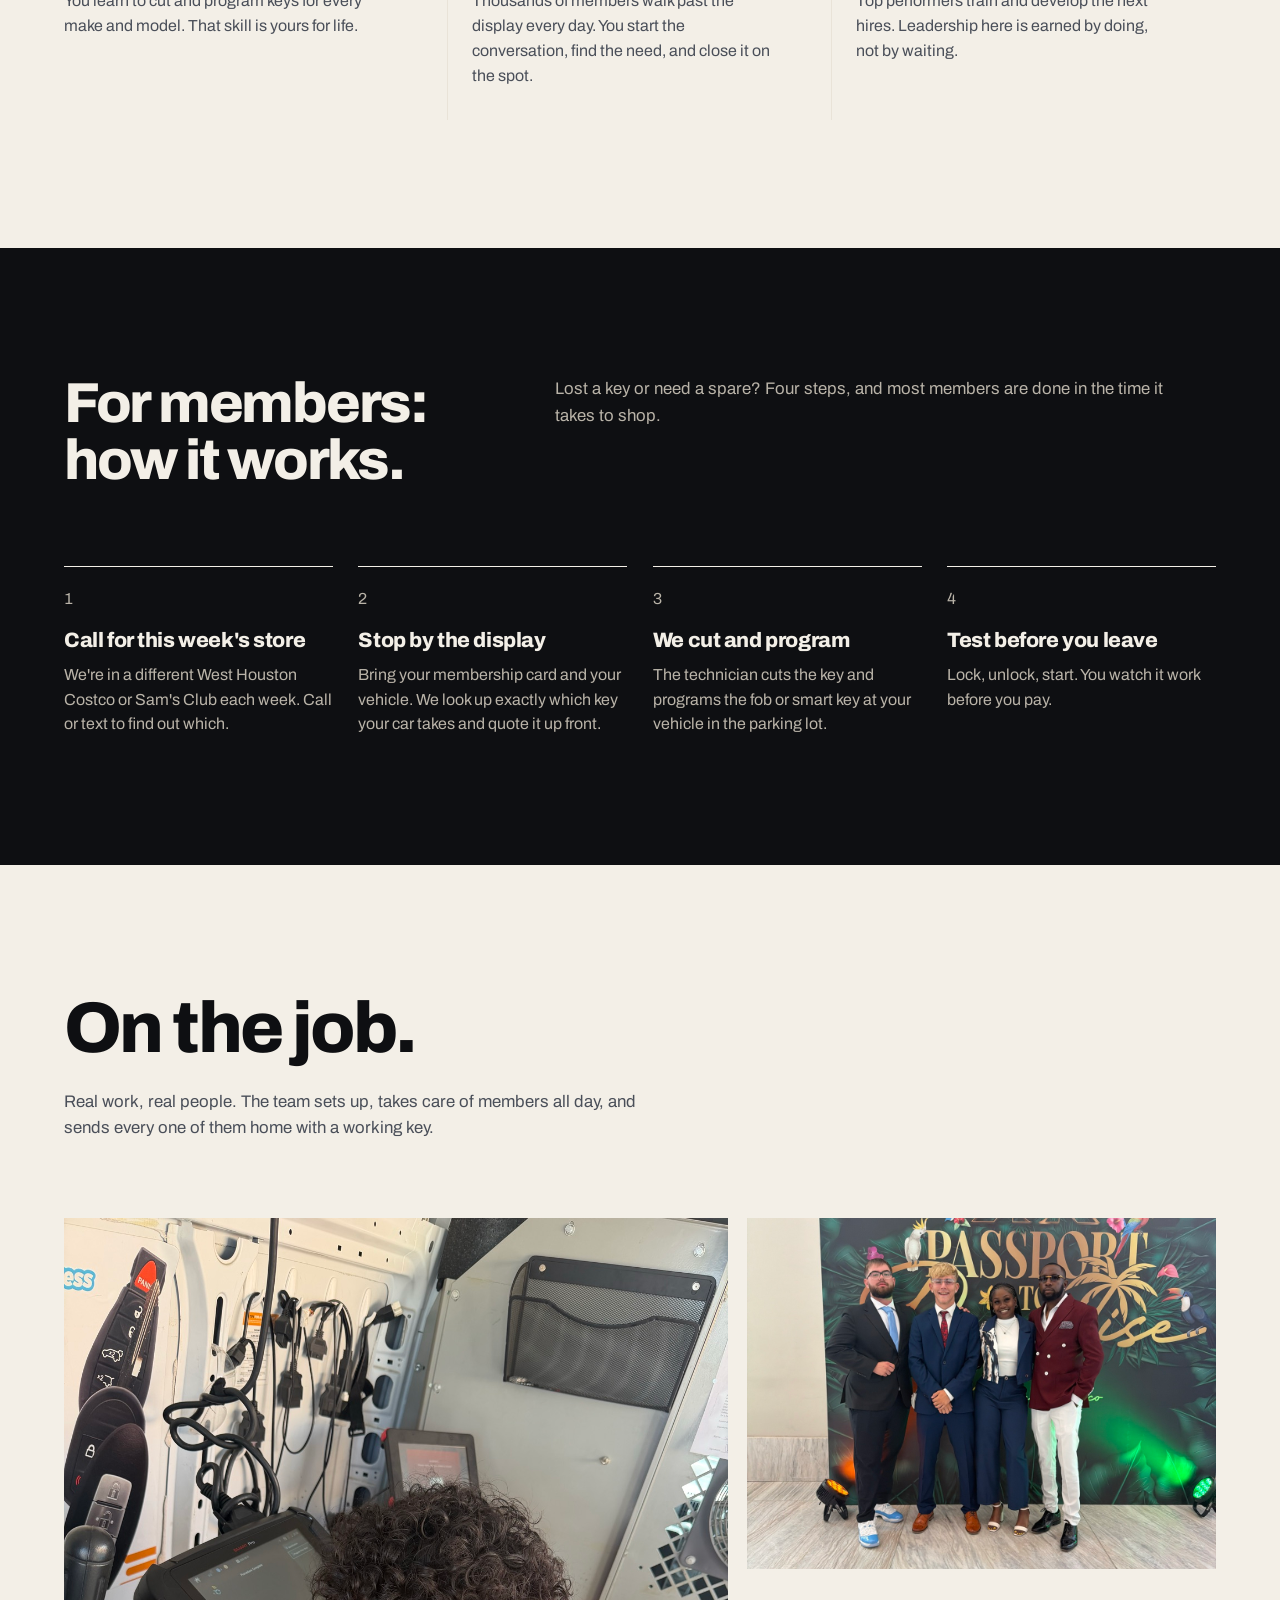
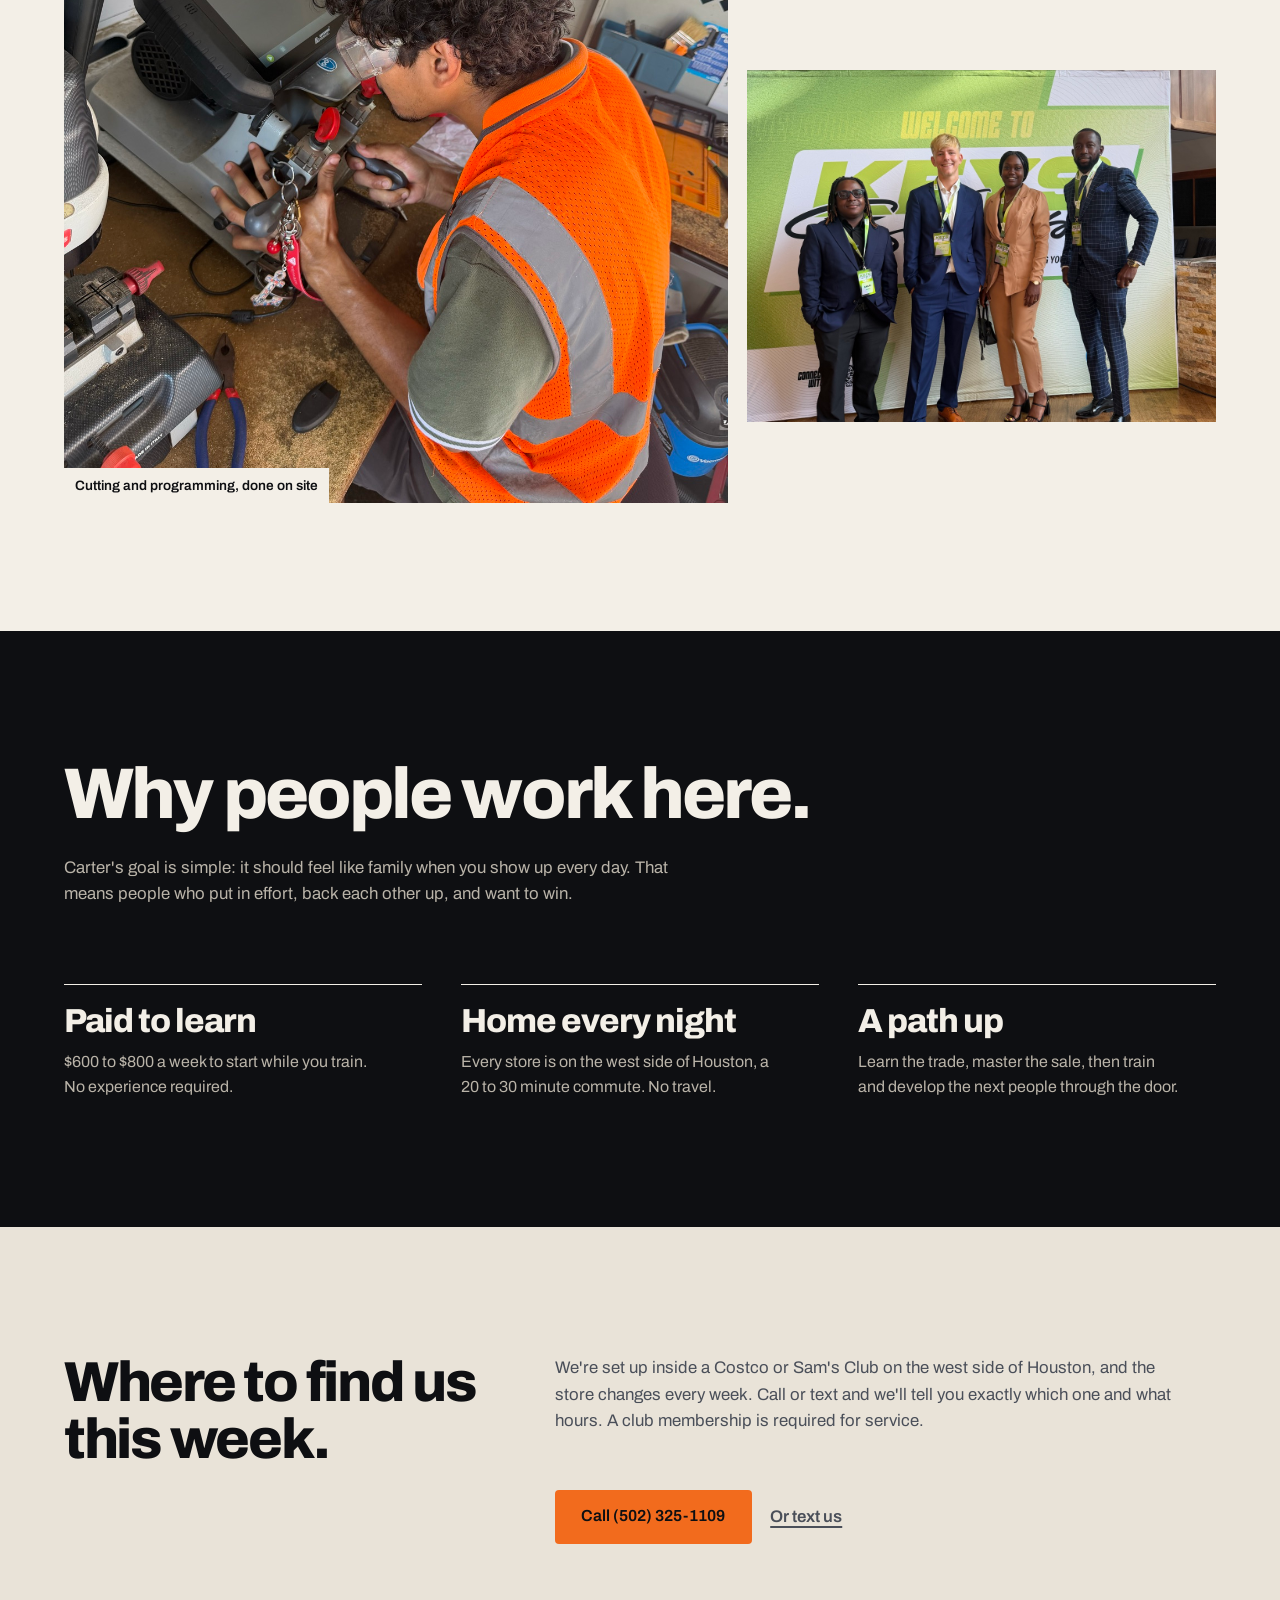
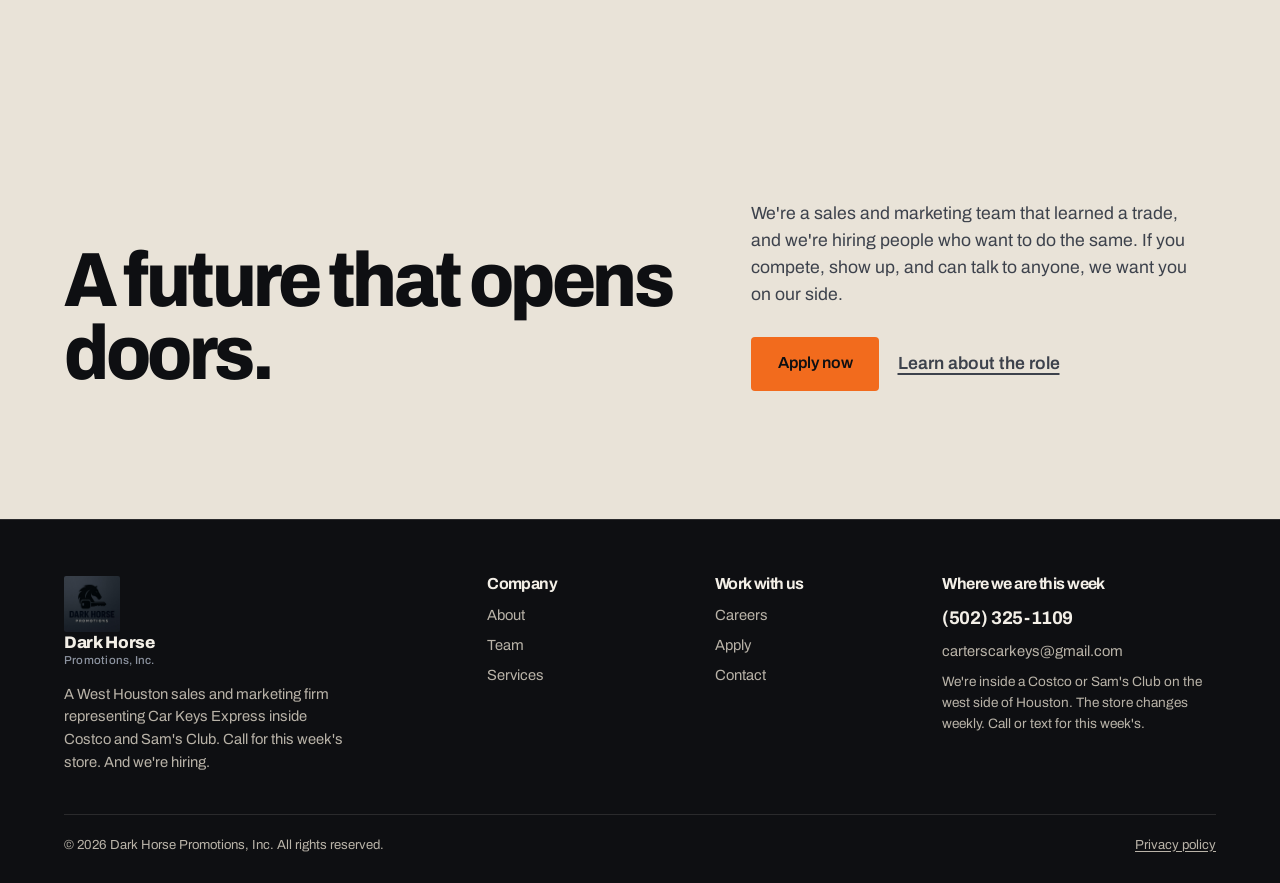
==== commit 56c07d11: "Remove AI-pattern chrome: marquee, hiring strip, floating card, gradients, kickers, colored borders;" ====
--- a/index.html
+++ b/index.html
@@ -41,41 +41,28 @@
     </div>
   </nav>
 </header>
-<div class="hiring">
-  <span><b>Now hiring in West Houston.</b> Sales and key technicians, $600 to $800 a week to start. No experience needed, we train you.</span>
-  <a href="/careers/">See the role</a>
-</div>
 <main id="main">
 
 <section class="hero pad">
   <div class="hero-copy">
-    <h1>
-      <span>Learn a trade.</span>
-      <span><i class="rule" aria-hidden="true"></i>Get paid</span>
-      <span>to sell it.</span>
-    </h1>
+    <h1><span>Learn a trade.</span> <span>Get paid</span> <span>to sell it.</span></h1>
     <p>Dark Horse Promotions is a West Houston sales and marketing firm representing Car Keys Express inside Costco and Sam's Club. We hire competitors, train them to cut, program, and sell car keys, then train them to lead.</p>
     <div class="hero-actions">
       <a class="btn btn-orange" href="/apply/">Apply now</a>
-      <a class="btn btn-line" href="/careers/">What the job looks like</a>
+      <a class="link" href="/careers/">What the job looks like</a>
     </div>
+    <p class="hero-aside"><b>Need a car key?</b> We're inside a Costco or Sam's Club in West Houston this week, cutting and programming keys while you shop. <a href="tel:+15023251109">Call (502) 325-1109</a> for this week's store.</p>
   </div>
   <div class="hero-photo">
     <img src="/img/hero.jpg" alt="Carter Bolser, owner of Dark Horse Promotions" fetchpriority="high">
   </div>
-  <aside class="hero-note">
-    <b>Need a car key?</b>
-    We're inside a Costco or Sam's Club in West Houston this week. Keys cut and programmed while you shop.
-    <a href="tel:+15023251109">Call (502) 325-1109 for this week's store</a>
-  </aside>
 </section>
-<div class="marquee" aria-hidden="true"><div class="marquee-track"><span>West Houston</span><span>Inside Costco and Sam's Club</span><span>Lost key replacement</span><span>Key fob programming</span><span>Smart key duplication</span><span>Broken key extraction</span><span>Fob batteries</span><span>Done in minutes while you shop</span><span>All makes and models</span><span>Now hiring</span><span class="dup">West Houston</span><span class="dup">Inside Costco and Sam's Club</span><span class="dup">Lost key replacement</span><span class="dup">Key fob programming</span><span class="dup">Smart key duplication</span><span class="dup">Broken key extraction</span><span class="dup">Fob batteries</span><span class="dup">Done in minutes while you shop</span><span class="dup">All makes and models</span><span class="dup">Now hiring</span></div></div>
 <section class="light pad">
   <div class="grid">
     <h2 class="section-title">A sales team that learned a trade.</h2>
     <div class="section-body">
       <p>Most sales jobs sell something you can't hold. We sell a car key, cut and programmed in front of the customer, that works before they pay. It's a real skill, it's in demand everywhere, and it's the best sales training there is: a stranger walks up with a problem and walks away happy.</p>
-      <a class="btn btn-line" href="/about/">About the company</a>
+      <a class="link" href="/about/">About the company</a>
     </div>
     <ul class="statements">
       <li><h3>Real trade</h3><p>You learn to cut and program keys for every make and model. That skill is yours for life.</p></li>
@@ -89,17 +76,17 @@
     <h2 class="section-title">For members: how it works.</h2>
     <p class="section-body">Lost a key or need a spare? Four steps, and most members are done in the time it takes to shop.</p>
     <ol class="steps">
-      <li><div class="n">Step 1</div><h3>Call for this week's store</h3><p>We're in a different West Houston Costco or Sam's Club each week. Call or text to find out which.</p></li>
-      <li><div class="n">Step 2</div><h3>Stop by the display</h3><p>Bring your membership card and your vehicle. We look up exactly which key your car takes and quote it up front.</p></li>
-      <li><div class="n">Step 3</div><h3>We cut and program</h3><p>The technician cuts the key and programs the fob or smart key at your vehicle in the parking lot.</p></li>
-      <li><div class="n">Step 4</div><h3>Test before you leave</h3><p>Lock, unlock, start. You watch it work before you pay.</p></li>
+      <li><div class="n">1</div><h3>Call for this week's store</h3><p>We're in a different West Houston Costco or Sam's Club each week. Call or text to find out which.</p></li>
+      <li><div class="n">2</div><h3>Stop by the display</h3><p>Bring your membership card and your vehicle. We look up exactly which key your car takes and quote it up front.</p></li>
+      <li><div class="n">3</div><h3>We cut and program</h3><p>The technician cuts the key and programs the fob or smart key at your vehicle in the parking lot.</p></li>
+      <li><div class="n">4</div><h3>Test before you leave</h3><p>Lock, unlock, start. You watch it work before you pay.</p></li>
     </ol>
   </div>
 </section>
 <section class="light pad">
   <div class="grid">
-    <h2 class="section-title">On the job.</h2>
-    <p class="section-body">Real work, real people. The team sets up, takes care of members all day, and sends every one of them home with a working key.</p>
+    <h2 class="section-title wide">On the job.</h2>
+    <p class="section-body under">Real work, real people. The team sets up, takes care of members all day, and sends every one of them home with a working key.</p>
     <div class="photos">
       <figure class="big"><img src="/img/p2.jpg" alt="Technician programming a key at the equipment bench"><figcaption>Cutting and programming, done on site</figcaption></figure>
       <figure class="a"><img src="/img/p1.jpg" alt="The Dark Horse Promotions team at an industry event"></figure>
@@ -109,8 +96,8 @@
 </section>
 <section class="dark pad">
   <div class="grid">
-    <h2 class="section-title">Why people work here.</h2>
-    <p class="section-body">Carter's goal is simple: it should feel like family when you show up every day. That means people who put in effort, back each other up, and want to win.</p>
+    <h2 class="section-title wide">Why people work here.</h2>
+    <p class="section-body under">Carter's goal is simple: it should feel like family when you show up every day. That means people who put in effort, back each other up, and want to win.</p>
     <ul class="claims">
       <li><h3>Paid to learn</h3><p>$600 to $800 a week to start while you train. No experience required.</p></li>
       <li><h3>Home every night</h3><p>Every store is on the west side of Houston, a 20 to 30 minute commute. No travel.</p></li>
@@ -125,7 +112,7 @@
       <p>We're set up inside a Costco or Sam's Club on the west side of Houston, and the store changes every week. Call or text and we'll tell you exactly which one and what hours. A club membership is required for service.</p>
       <div style="display:flex;gap:.9rem;flex-wrap:wrap;margin-top:1.75rem">
         <a class="btn btn-orange" href="tel:+15023251109">Call (502) 325-1109</a>
-        <a class="btn btn-line" href="sms:+15023251109">Text us</a>
+        <a class="link" href="sms:+15023251109">Or text us</a>
       </div>
     </div>
   </div>
@@ -137,7 +124,7 @@
       <p>We're a sales and marketing team that learned a trade, and we're hiring people who want to do the same. If you compete, show up, and can talk to anyone, we want you on our side.</p>
       <div class="actions">
         <a class="btn btn-orange" href="/apply/">Apply now</a>
-        <a class="btn btn-line" href="/careers/">Learn about the role</a>
+        <a class="link" href="/careers/">Learn about the role</a>
       </div>
     </div>
   </div>
--- a/styles.css
+++ b/styles.css
@@ -32,6 +32,8 @@
 .btn-orange{background:var(--orange);color:var(--ink)}
 .btn-orange:hover{background:var(--orange-deep);color:var(--white)}
 .btn-line{border-color:currentColor;background:transparent;color:inherit}
+.link{display:inline-flex;align-items:center;min-height:54px;padding:0 .25rem;font-weight:600;text-decoration:underline;text-underline-offset:4px;text-decoration-thickness:1.5px}
+.link:hover{color:var(--orange)}
 .dark .btn-line:hover,.hero .btn-line:hover{background:var(--bone);color:var(--ink);border-color:var(--bone)}
 .light .btn-line:hover,.careers-band .btn-line:hover{background:var(--ink);color:var(--bone);border-color:var(--ink)}
 
@@ -61,55 +63,34 @@
 }
 @media(max-width:600px){.nav-right{gap:.6rem}.nav-right .btn{padding:0 1rem;min-height:42px;font-size:.92rem}.brand{gap:.6rem}.brand img{width:44px;height:44px}.brand-name{font-size:.95rem;white-space:nowrap}.brand-name small{font-size:.66rem}}
 
-/* ---------- hiring strip ---------- */
-.hiring{background:var(--orange);color:var(--ink);display:flex;align-items:center;justify-content:space-between;gap:1rem;padding:.7rem var(--pad);font-weight:600;font-size:.95rem;border-bottom:1px solid var(--orange-deep)}
-.hiring a{text-decoration:underline;text-underline-offset:3px;white-space:nowrap}
-.hiring span b{font-weight:800}
-@media(max-width:600px){.hiring{flex-direction:column;align-items:flex-start;gap:.25rem}}
-
 /* ---------- hero (home) ---------- */
 .hero{background:var(--ink);position:relative;min-height:min(88vh,860px);display:grid;grid-template-columns:repeat(12,1fr);column-gap:var(--gap);align-items:end;overflow:hidden}
 .hero-copy{grid-column:1/8;padding:clamp(56px,9vh,120px) 0 clamp(48px,7vh,88px);position:relative;z-index:2}
-.hero h1{font-size:clamp(3.2rem,8.8vw,8.6rem);font-variation-settings:"wdth" 88;text-transform:uppercase;letter-spacing:-.04em;line-height:.9}
+.hero h1{font-size:clamp(3rem,7.4vw,7.2rem);font-variation-settings:"wdth" 92;letter-spacing:-.045em;line-height:.94;max-width:12ch}
 .hero h1 span{display:block}
-.hero h1 .rule{display:inline-block;width:.55em;height:.08em;background:var(--orange);vertical-align:.32em;margin-right:.18em}
+.hero h1{max-width:none}
 .hero p{margin-top:2rem;max-width:44ch;font-size:clamp(1.05rem,1.35vw,1.3rem);color:#c9c4ba}
 .hero-actions{display:flex;gap:.9rem;flex-wrap:wrap;margin-top:2.25rem}
-.hero-photo{grid-column:8/13;align-self:stretch;position:relative;min-height:420px}
+.hero-photo{grid-column:8/13;align-self:stretch;position:relative;min-height:420px;margin-block:clamp(40px,6vh,72px) 0}
 .hero-photo img{position:absolute;inset:0;width:100%;height:100%;object-fit:cover;object-position:55% 25%}
-.hero-photo::before{content:"";position:absolute;inset:0;background:linear-gradient(90deg,var(--ink) 0%,rgba(14,15,18,0) 28%),linear-gradient(0deg,var(--ink) 0%,rgba(14,15,18,0) 30%);z-index:1;pointer-events:none}
-.hero-photo::after{content:"";position:absolute;left:0;top:12%;bottom:12%;width:6px;background:var(--orange);z-index:2}
-.hero-note{position:absolute;right:var(--pad);bottom:clamp(28px,5vh,56px);z-index:3;background:var(--bone);color:var(--ink);padding:1.1rem 1.25rem;max-width:300px;border-radius:4px;font-size:.95rem;line-height:1.4;box-shadow:0 30px 60px -30px rgba(0,0,0,.9)}
-.hero-note b{display:block;font-weight:800;margin-bottom:.2rem;font-size:1.05rem}
-.hero-note a{display:inline-block;margin-top:.6rem;font-weight:700;color:var(--orange-deep);text-decoration:underline;text-underline-offset:3px}
+.hero-aside{margin-top:2.5rem;padding-top:1.25rem;border-top:1px solid rgba(243,239,231,.18);max-width:44ch;color:#c9c4ba;font-size:.98rem}
+.hero-aside b{color:var(--bone);font-weight:700}
+.hero-aside a{color:var(--bone);text-decoration:underline;text-underline-offset:3px}
 @media(max-width:900px){
   .hero{grid-template-columns:1fr;min-height:0;align-items:start}
   .hero-copy{grid-column:1;padding:48px 0 32px}
-  .hero-photo{grid-column:1;min-height:60vw;margin-inline:calc(-1*var(--pad))}
-  .hero-photo::before{background:linear-gradient(0deg,var(--ink) 0%,rgba(14,15,18,0) 35%)}
-  .hero-photo::after{left:var(--pad)}
-  .hero-note{position:static;margin:-48px 0 40px auto;display:block;max-width:100%}
+  .hero-photo{grid-column:1;min-height:70vw;margin:0 0 32px}
 }
 
 /* ---------- page hero (subpages) ---------- */
 .page-hero{background:var(--ink);color:var(--bone);padding-block:clamp(64px,9vw,120px) clamp(48px,6vw,88px);position:relative;overflow:hidden}
 .page-hero h1{font-size:clamp(2.8rem,7vw,6.4rem);font-variation-settings:"wdth" 90;letter-spacing:-.045em;line-height:.92;max-width:16ch}
 .page-hero p{margin-top:1.5rem;max-width:52ch;font-size:clamp(1.05rem,1.3vw,1.25rem);color:#c9c4ba}
-.page-hero .kicker{display:inline-block;font-weight:600;color:var(--orange);margin-bottom:1.25rem;padding-left:1.1rem;border-left:4px solid var(--orange);line-height:1.2}
 .page-hero.with-photo{display:grid;grid-template-columns:repeat(12,1fr);column-gap:var(--gap);padding-block:0;min-height:520px;align-items:end}
 .page-hero.with-photo .ph-copy{grid-column:1/8;padding-block:clamp(64px,9vw,120px) clamp(48px,6vw,88px)}
-.page-hero.with-photo .ph-img{grid-column:8/13;align-self:stretch;position:relative;min-height:360px}
+.page-hero.with-photo .ph-img{grid-column:8/13;align-self:stretch;position:relative;min-height:360px;margin-top:clamp(40px,6vh,72px)}
 .page-hero.with-photo .ph-img img{position:absolute;inset:0;width:100%;height:100%;object-fit:cover}
-.page-hero.with-photo .ph-img::before{content:"";position:absolute;inset:0;background:linear-gradient(90deg,var(--ink) 0%,rgba(14,15,18,0) 30%)}
-.page-hero.with-photo .ph-img::after{content:"";position:absolute;left:0;top:14%;bottom:14%;width:6px;background:var(--orange)}
-@media(max-width:900px){.page-hero.with-photo{grid-template-columns:1fr}.page-hero.with-photo .ph-copy,.page-hero.with-photo .ph-img{grid-column:1}.page-hero.with-photo .ph-img{min-height:56vw;margin-inline:calc(-1*var(--pad))}.page-hero.with-photo .ph-img::before{background:linear-gradient(0deg,var(--ink),rgba(14,15,18,0) 40%)}.page-hero.with-photo .ph-img::after{left:var(--pad)}}
-
-/* ---------- marquee ---------- */
-.marquee{background:var(--orange);color:var(--ink);overflow:hidden;border-block:1px solid var(--orange-deep);padding:.9rem 0;font-weight:700;font-size:1rem;letter-spacing:-.01em;white-space:nowrap}
-.marquee-track{display:inline-flex;gap:2.5rem;animation:slide 38s linear infinite;will-change:transform}
-.marquee-track span::before{content:"";display:inline-block;width:.55em;height:.55em;background:var(--ink);transform:rotate(45deg);margin-right:2.5rem;vertical-align:.05em}
-@keyframes slide{to{transform:translateX(-50%)}}
-@media(prefers-reduced-motion:reduce){.marquee{white-space:normal}.marquee-track{display:flex;flex-wrap:wrap;gap:1rem 2rem;padding-inline:var(--pad)}.marquee-track span::before{margin-right:.75rem}.marquee-track .dup{display:none}}
+@media(max-width:900px){.page-hero.with-photo{grid-template-columns:1fr}.page-hero.with-photo .ph-copy,.page-hero.with-photo .ph-img{grid-column:1}.page-hero.with-photo .ph-img{min-height:64vw;margin:0 0 40px}}
 
 /* ---------- sections ---------- */
 section{padding-block:clamp(72px,10vw,140px)}
@@ -119,12 +100,14 @@
 .section-title{grid-column:1/6;font-size:clamp(2.2rem,4.4vw,4rem);letter-spacing:-.04em}
 .section-body{grid-column:6/13;max-width:var(--measure);font-size:clamp(1.05rem,1.25vw,1.2rem);color:var(--muted-dark)}
 .dark .section-body{color:var(--muted-light)}
-.section-body .btn{margin-top:1.75rem}
+.section-body .btn,.section-body .link{margin-top:1.75rem}
+.section-title.wide{grid-column:1/-1;max-width:18ch;font-size:clamp(2.6rem,5.6vw,5.2rem)}
+.section-body.under{grid-column:1/8;margin-top:1.5rem}
 .section-body p+p{margin-top:1rem}
 @media(max-width:900px){.section-title,.section-body{grid-column:1/-1}.section-body{margin-top:1.25rem}}
 
 /* statements: 3 or 4 columns, hairline dividers */
-.statements{grid-column:1/-1;margin-top:clamp(40px,6vw,80px);display:grid;grid-template-columns:repeat(3,1fr);border-top:1.5px solid currentColor}
+.statements{grid-column:1/-1;margin-top:clamp(40px,6vw,80px);display:grid;grid-template-columns:repeat(3,1fr);border-top:1px solid currentColor}
 .statements.four{grid-template-columns:repeat(4,1fr)}
 .statements li{padding:1.75rem 1.5rem 2rem 0;border-right:1px solid var(--bone-2)}
 .dark .statements li{border-right-color:rgba(243,239,231,.14)}
@@ -148,8 +131,9 @@
 
 /* numbered steps (a true sequence) */
 .steps{grid-column:1/-1;margin-top:clamp(40px,6vw,80px);display:grid;grid-template-columns:repeat(4,1fr);gap:var(--gap)}
-.steps li{border-top:4px solid var(--orange);padding-top:1.25rem}
-.steps .n{font-size:.9rem;font-weight:700;color:var(--orange);margin-bottom:.9rem}
+.steps li{border-top:1px solid currentColor;padding-top:1.25rem}
+.steps .n{font-size:1rem;font-weight:400;color:var(--muted-light);margin-bottom:1.1rem;font-variant-numeric:tabular-nums}
+.light .steps .n{color:var(--muted-dark)}
 .steps h3{font-size:1.3rem;letter-spacing:-.02em;line-height:1.15;margin-bottom:.6rem}
 .steps p{color:var(--muted-dark);max-width:32ch}
 .dark .steps p{color:var(--muted-light)}
@@ -158,7 +142,7 @@
 
 /* claims: big statements with rule */
 .claims{grid-column:1/-1;margin-top:clamp(40px,6vw,80px);display:grid;grid-template-columns:repeat(3,1fr);gap:clamp(24px,3vw,48px)}
-.claims li{border-left:4px solid var(--orange);padding-left:1.25rem}
+.claims li{border-top:1px solid currentColor;padding-top:1.25rem}
 .claims h3{font-size:clamp(1.6rem,2.6vw,2.4rem);letter-spacing:-.03em;margin-bottom:.75rem}
 .claims p{color:var(--muted-light);max-width:36ch}
 .light .claims p{color:var(--muted-dark)}
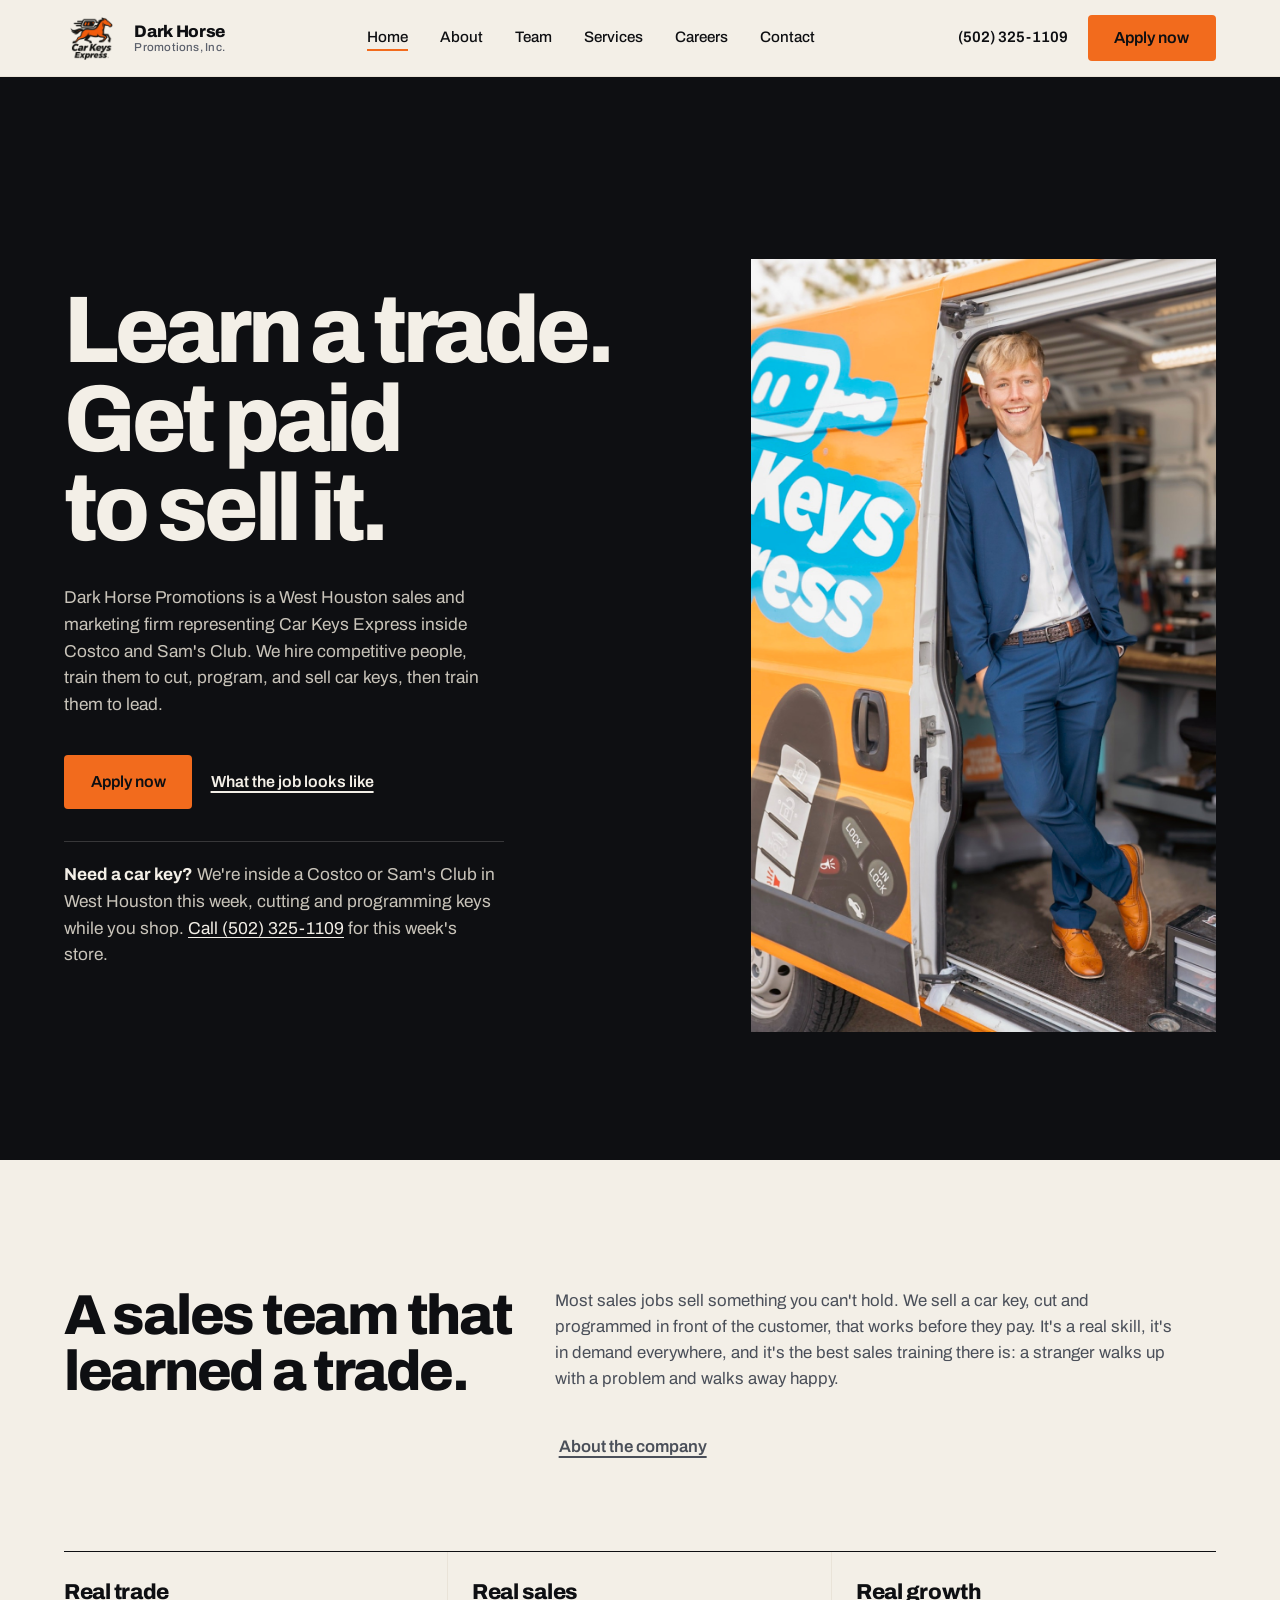
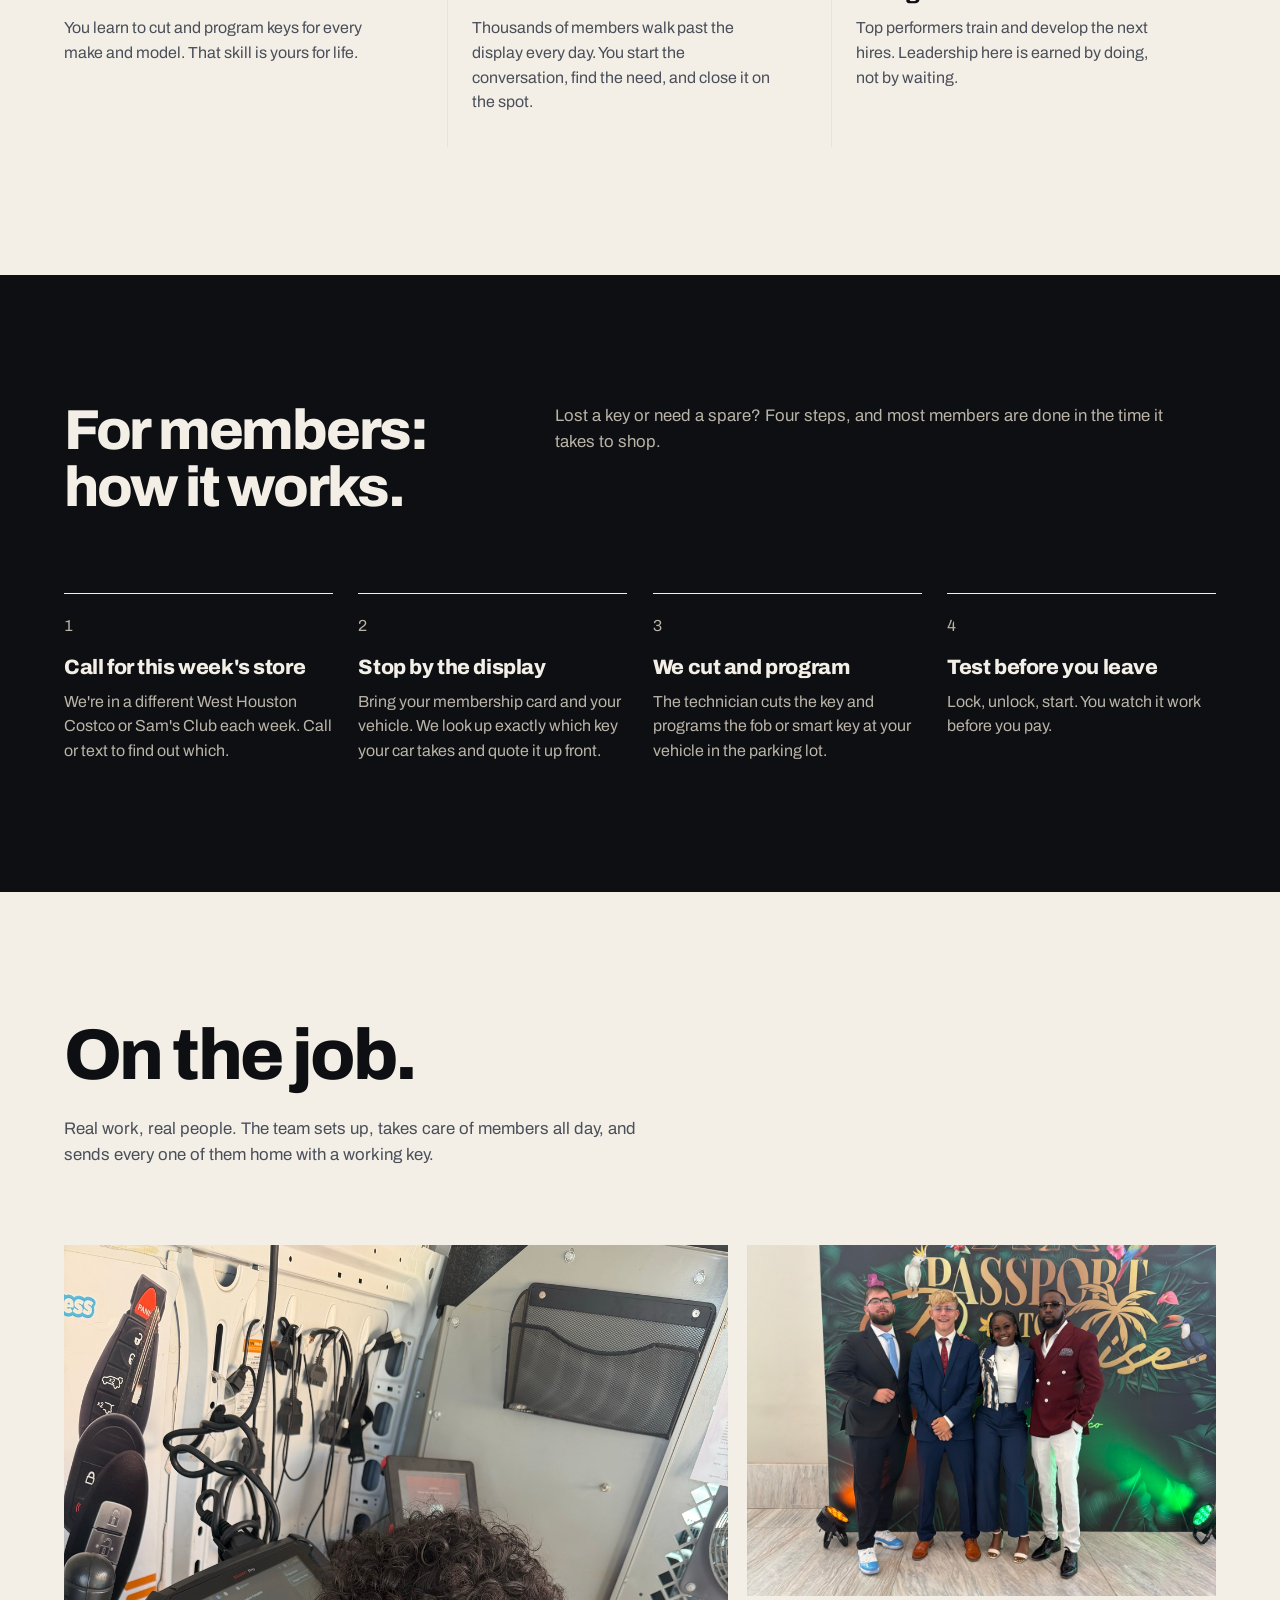
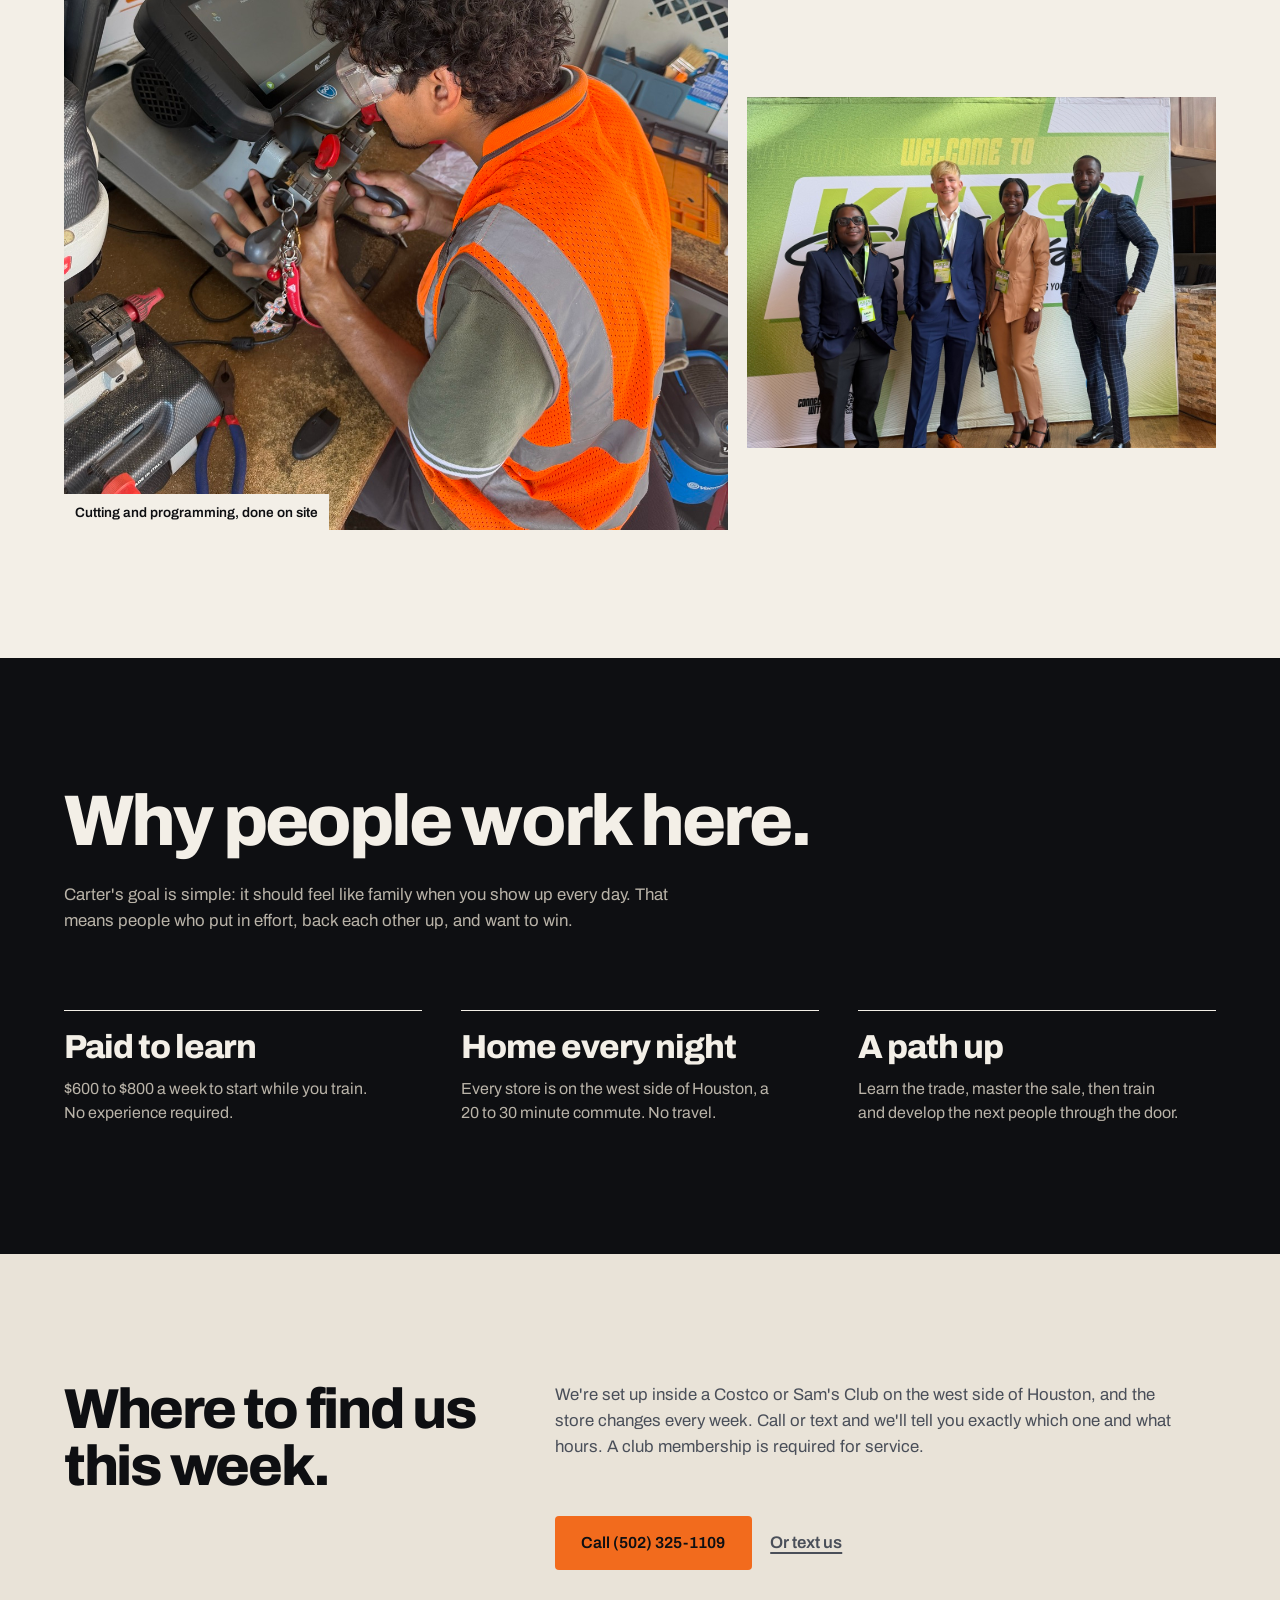
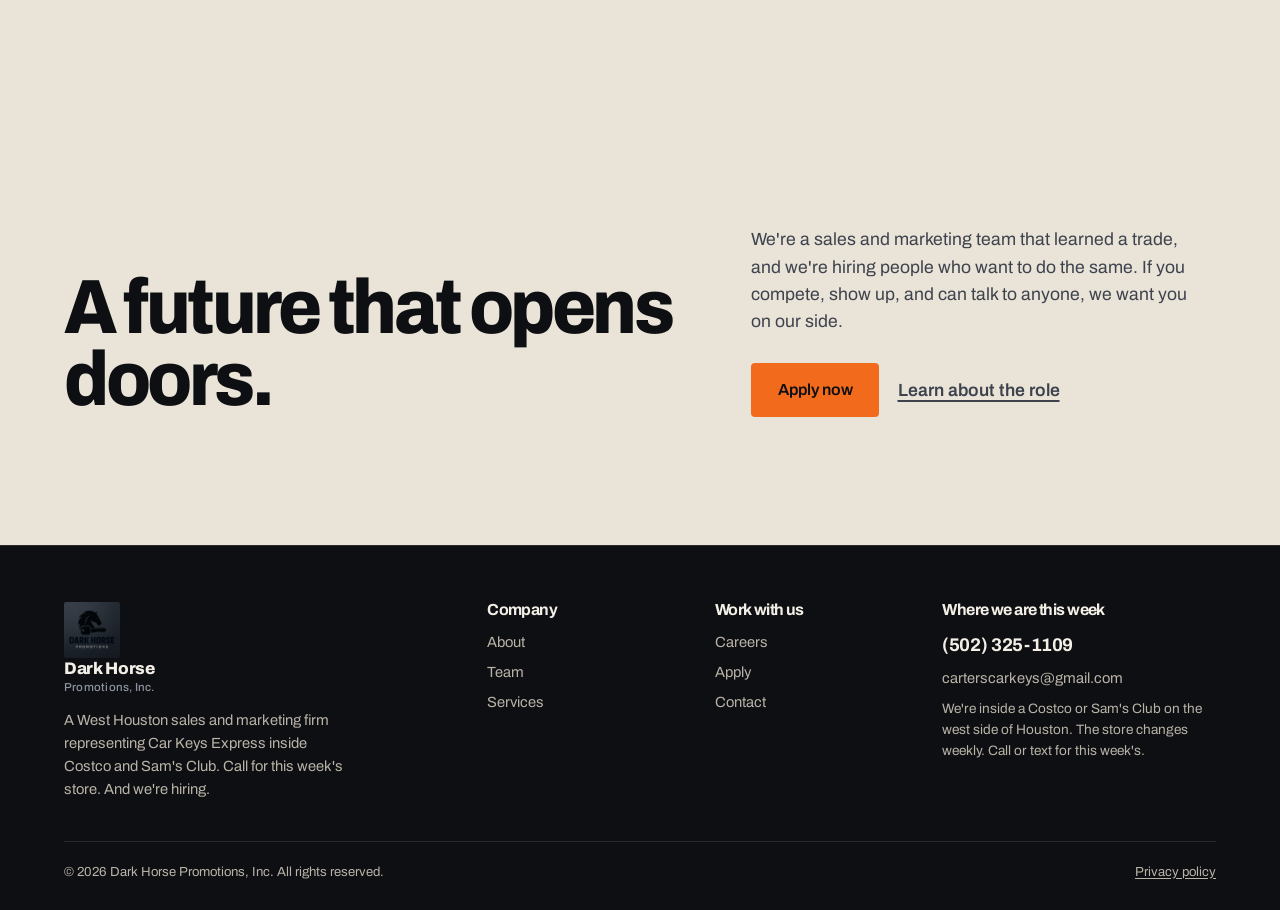
==== commit cfe9e694: "Wording pass before Car Keys Express review Co-Authored-By: Claude Fable 5.1 <noreply@anthropic.com>" ====
--- a/index.html
+++ b/index.html
@@ -46,7 +46,7 @@
 <section class="hero pad">
   <div class="hero-copy">
     <h1><span>Learn a trade.</span> <span>Get paid</span> <span>to sell it.</span></h1>
-    <p>Dark Horse Promotions is a West Houston sales and marketing firm representing Car Keys Express inside Costco and Sam's Club. We hire competitors, train them to cut, program, and sell car keys, then train them to lead.</p>
+    <p>Dark Horse Promotions is a West Houston sales and marketing firm representing Car Keys Express inside Costco and Sam's Club. We hire competitive people, train them to cut, program, and sell car keys, then train them to lead.</p>
     <div class="hero-actions">
       <a class="btn btn-orange" href="/apply/">Apply now</a>
       <a class="link" href="/careers/">What the job looks like</a>
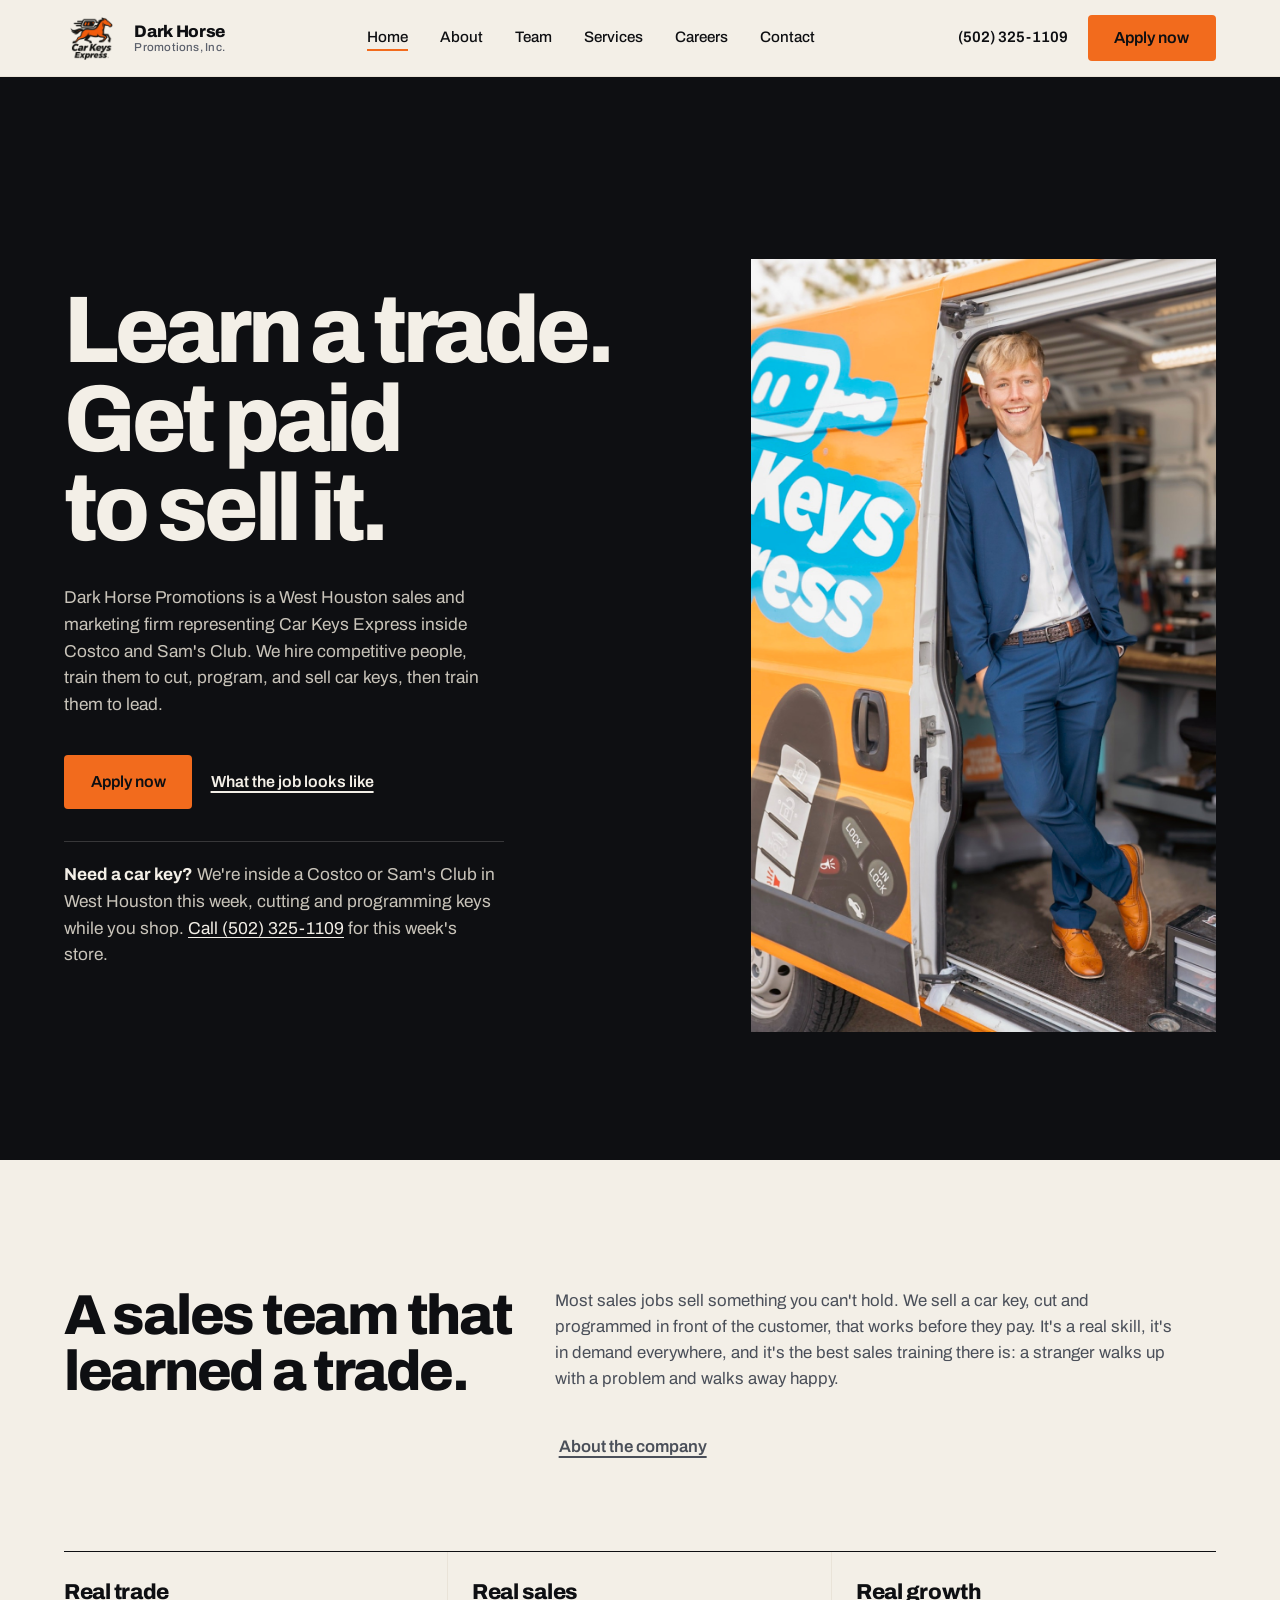
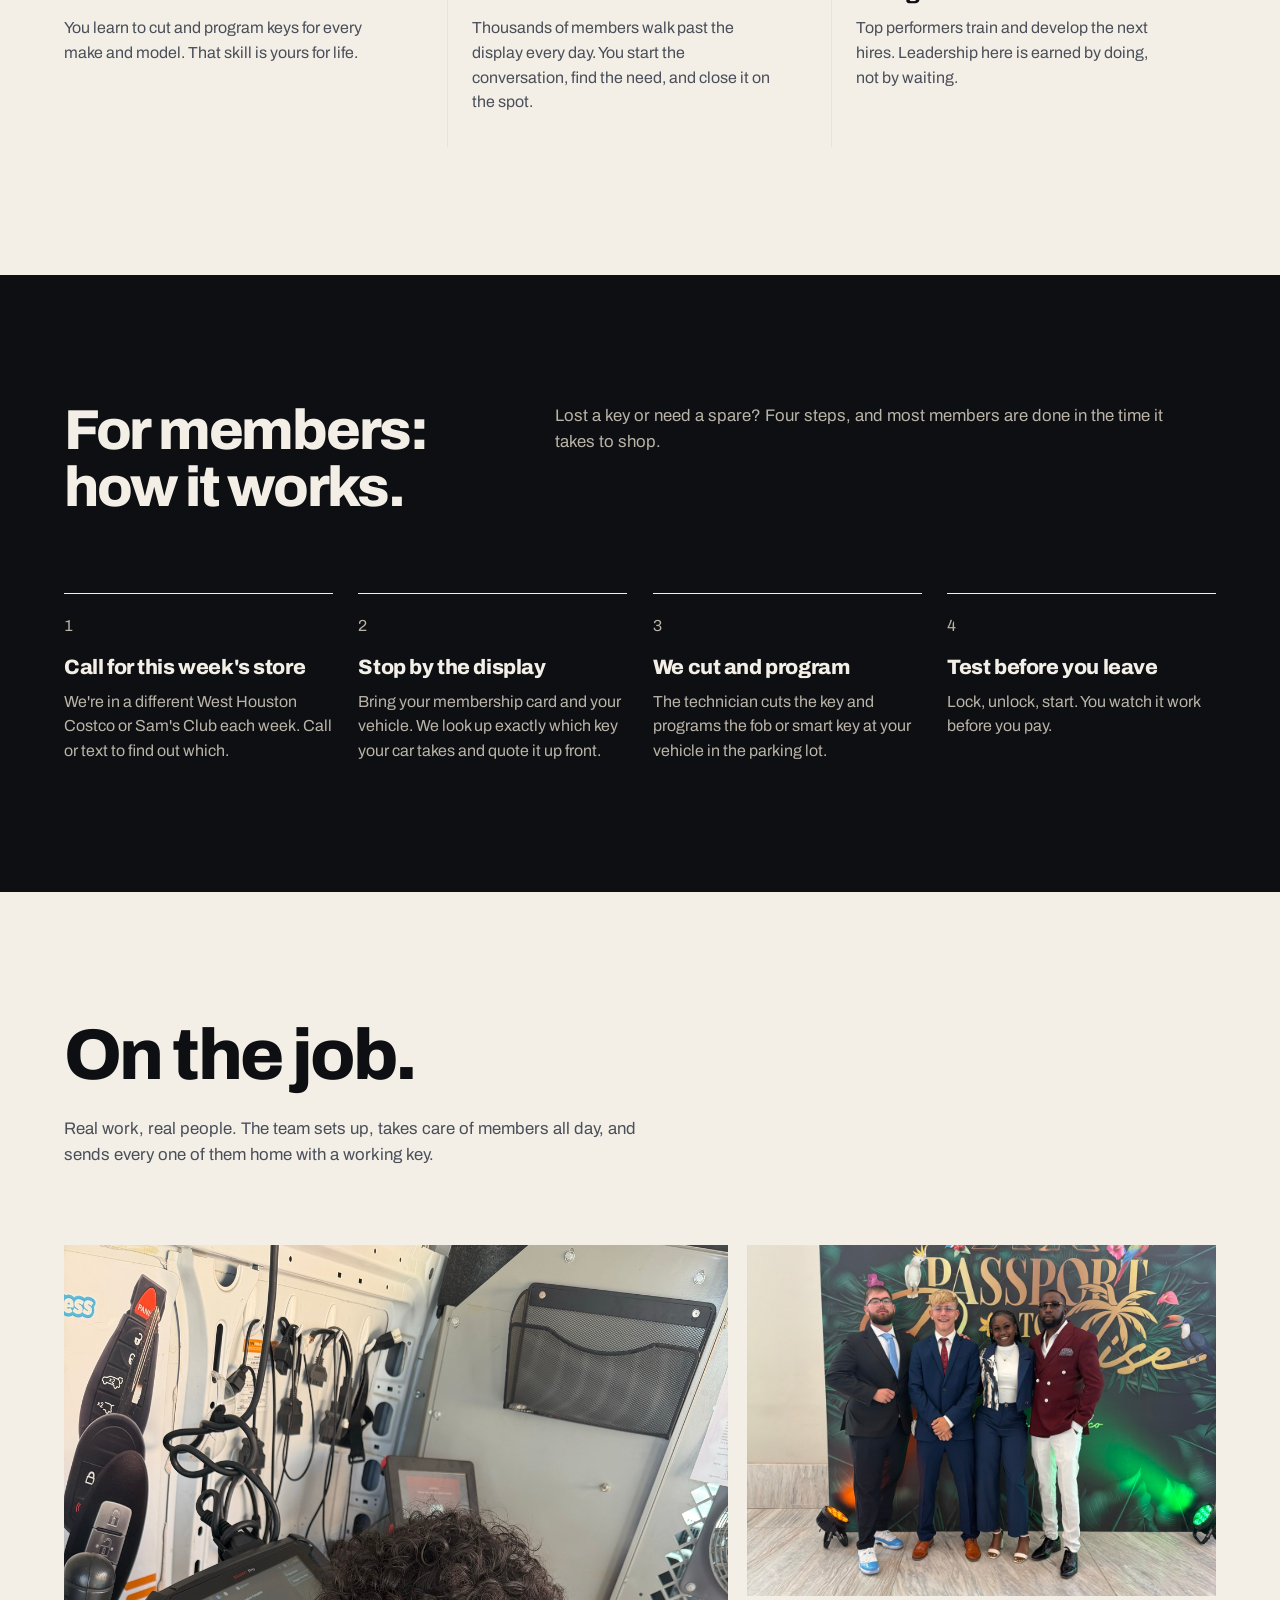
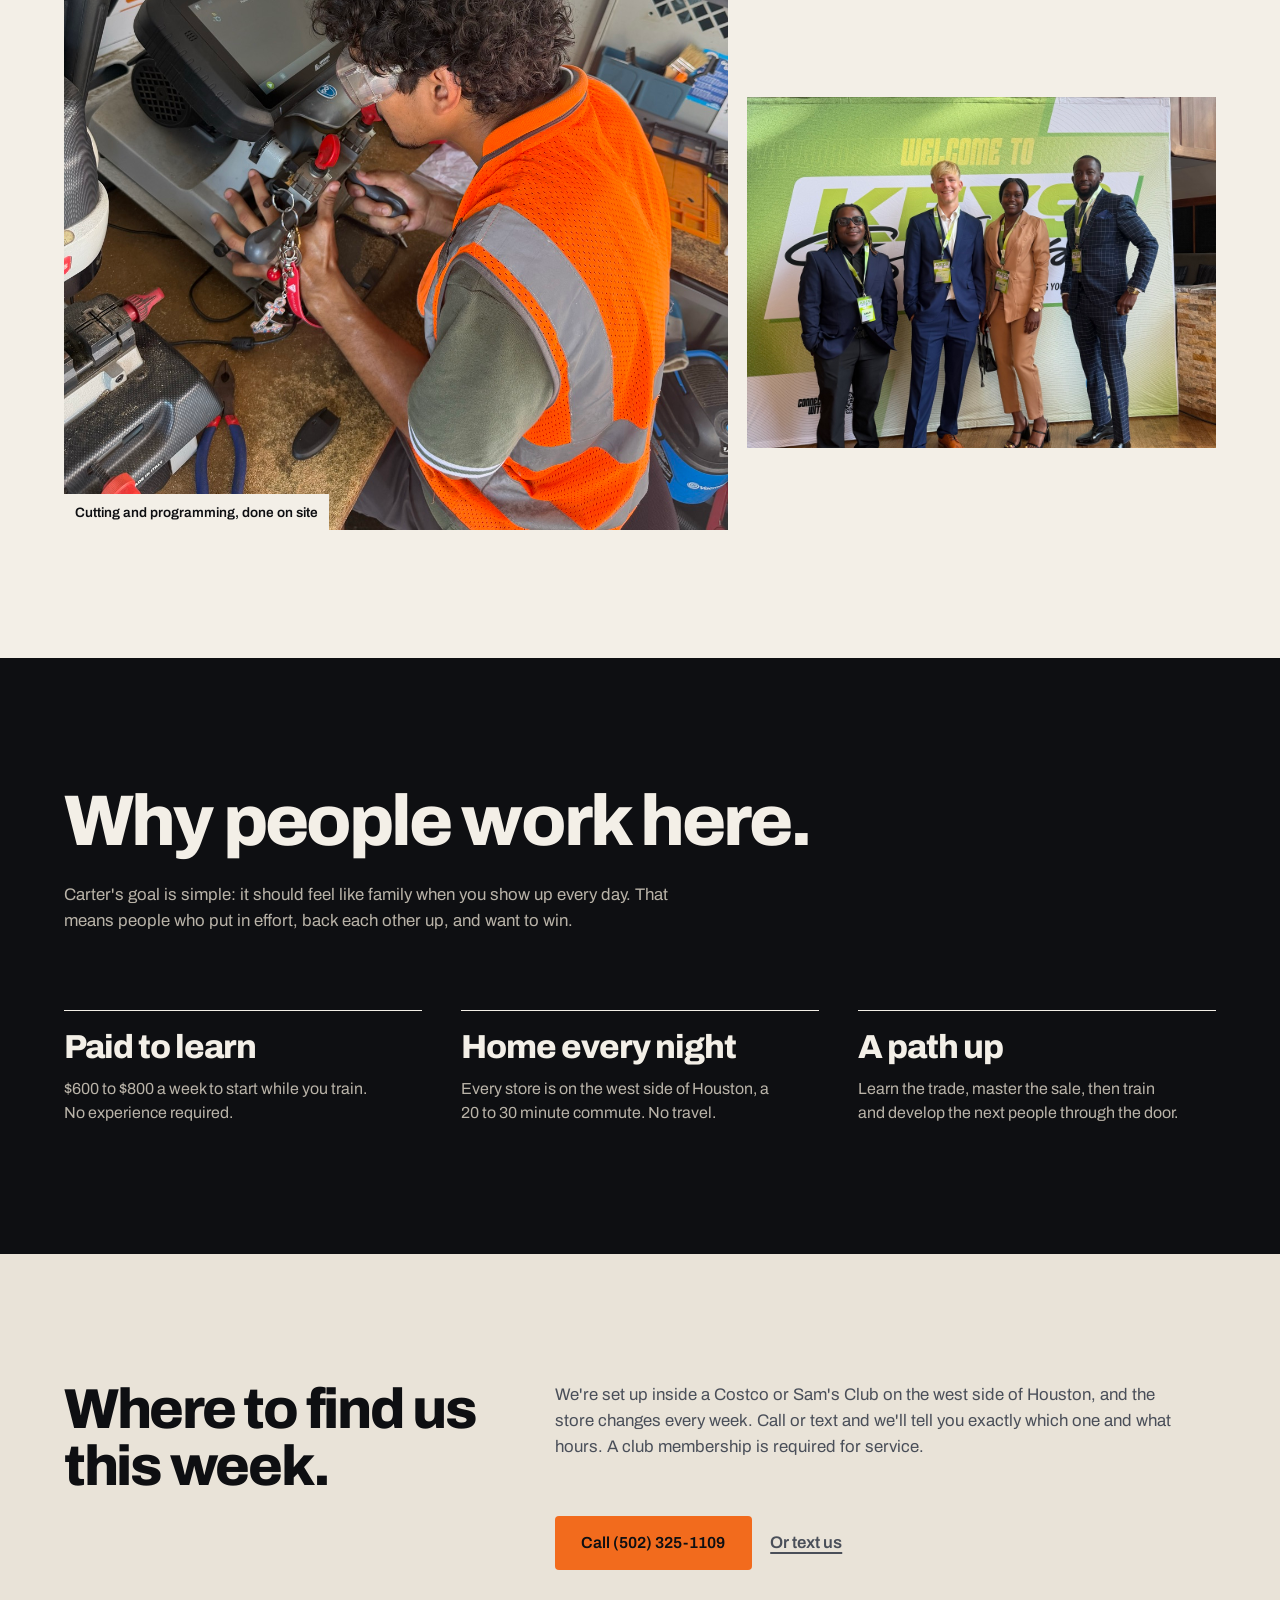
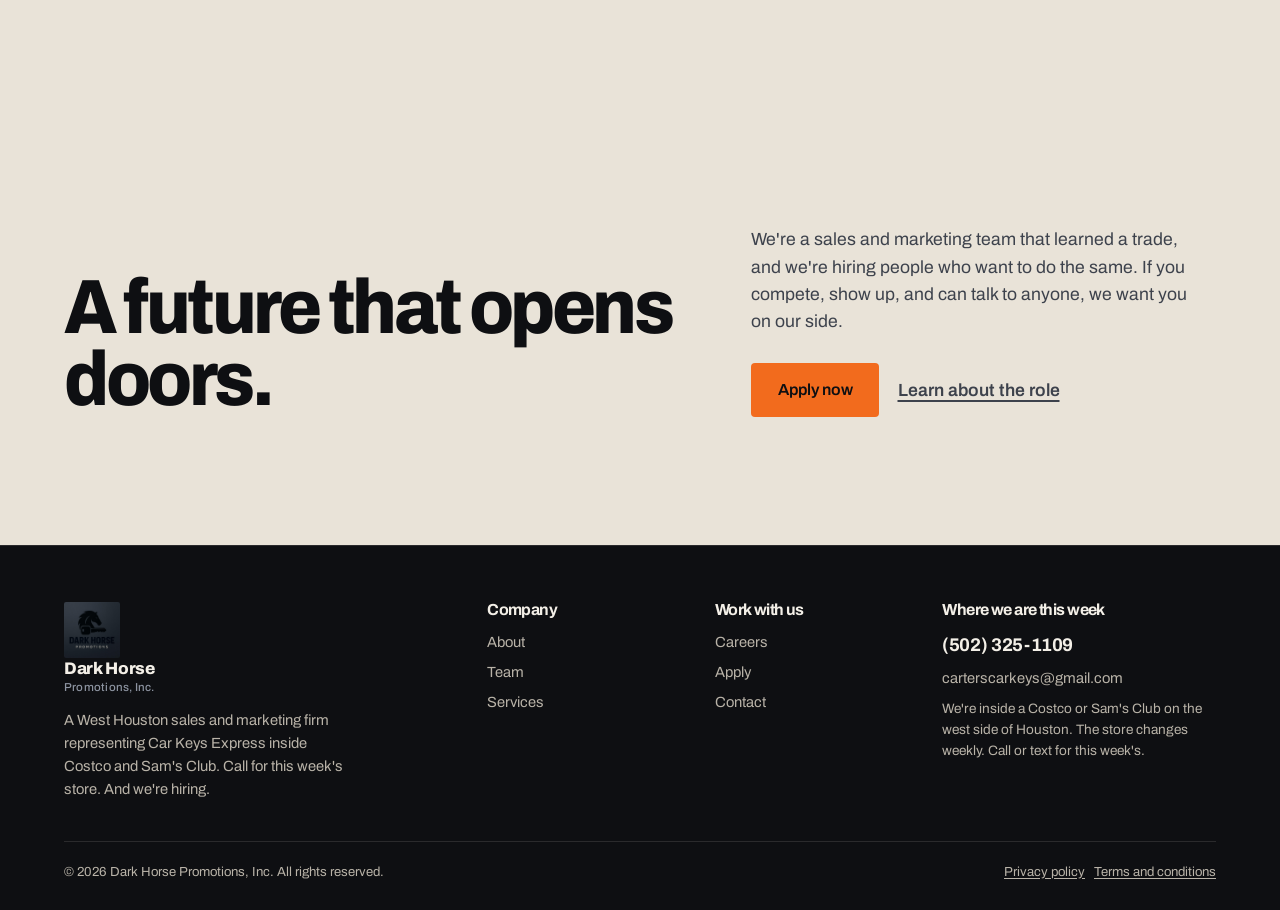
==== commit 4fe52538: "Company-supplied privacy policy and terms; consent text links both Co-Authored-By: Claude Fable 5.1 " ====
--- a/index.html
+++ b/index.html
@@ -157,7 +157,7 @@
   </div>
   <div class="copy">
     <span>© 2026 Dark Horse Promotions, Inc. All rights reserved.</span>
-    <a href="/privacy/">Privacy policy</a>
+    <span><a href="/privacy/">Privacy policy</a> &nbsp; <a href="/terms/">Terms and conditions</a></span>
   </div>
 </footer>
 </body>
--- a/styles.css
+++ b/styles.css
@@ -220,7 +220,10 @@
 .dark .prose{color:var(--muted-light)}
 .prose h2{color:inherit;font-size:1.5rem;letter-spacing:-.02em;margin:2rem 0 .75rem}
 .light .prose h2{color:var(--ink)}
+.prose h3{font-size:1.15rem;letter-spacing:-.01em;margin:1.5rem 0 .5rem;color:var(--ink)}
 .prose p+p{margin-top:1rem}
+.prose p{margin-top:.75rem}
+.prose b{color:var(--ink)}
 .prose ul{list-style:disc;padding-left:1.25rem;margin-top:.75rem}
 .prose li+li{margin-top:.35rem}
 @media(max-width:900px){.prose{grid-column:1/-1}}
